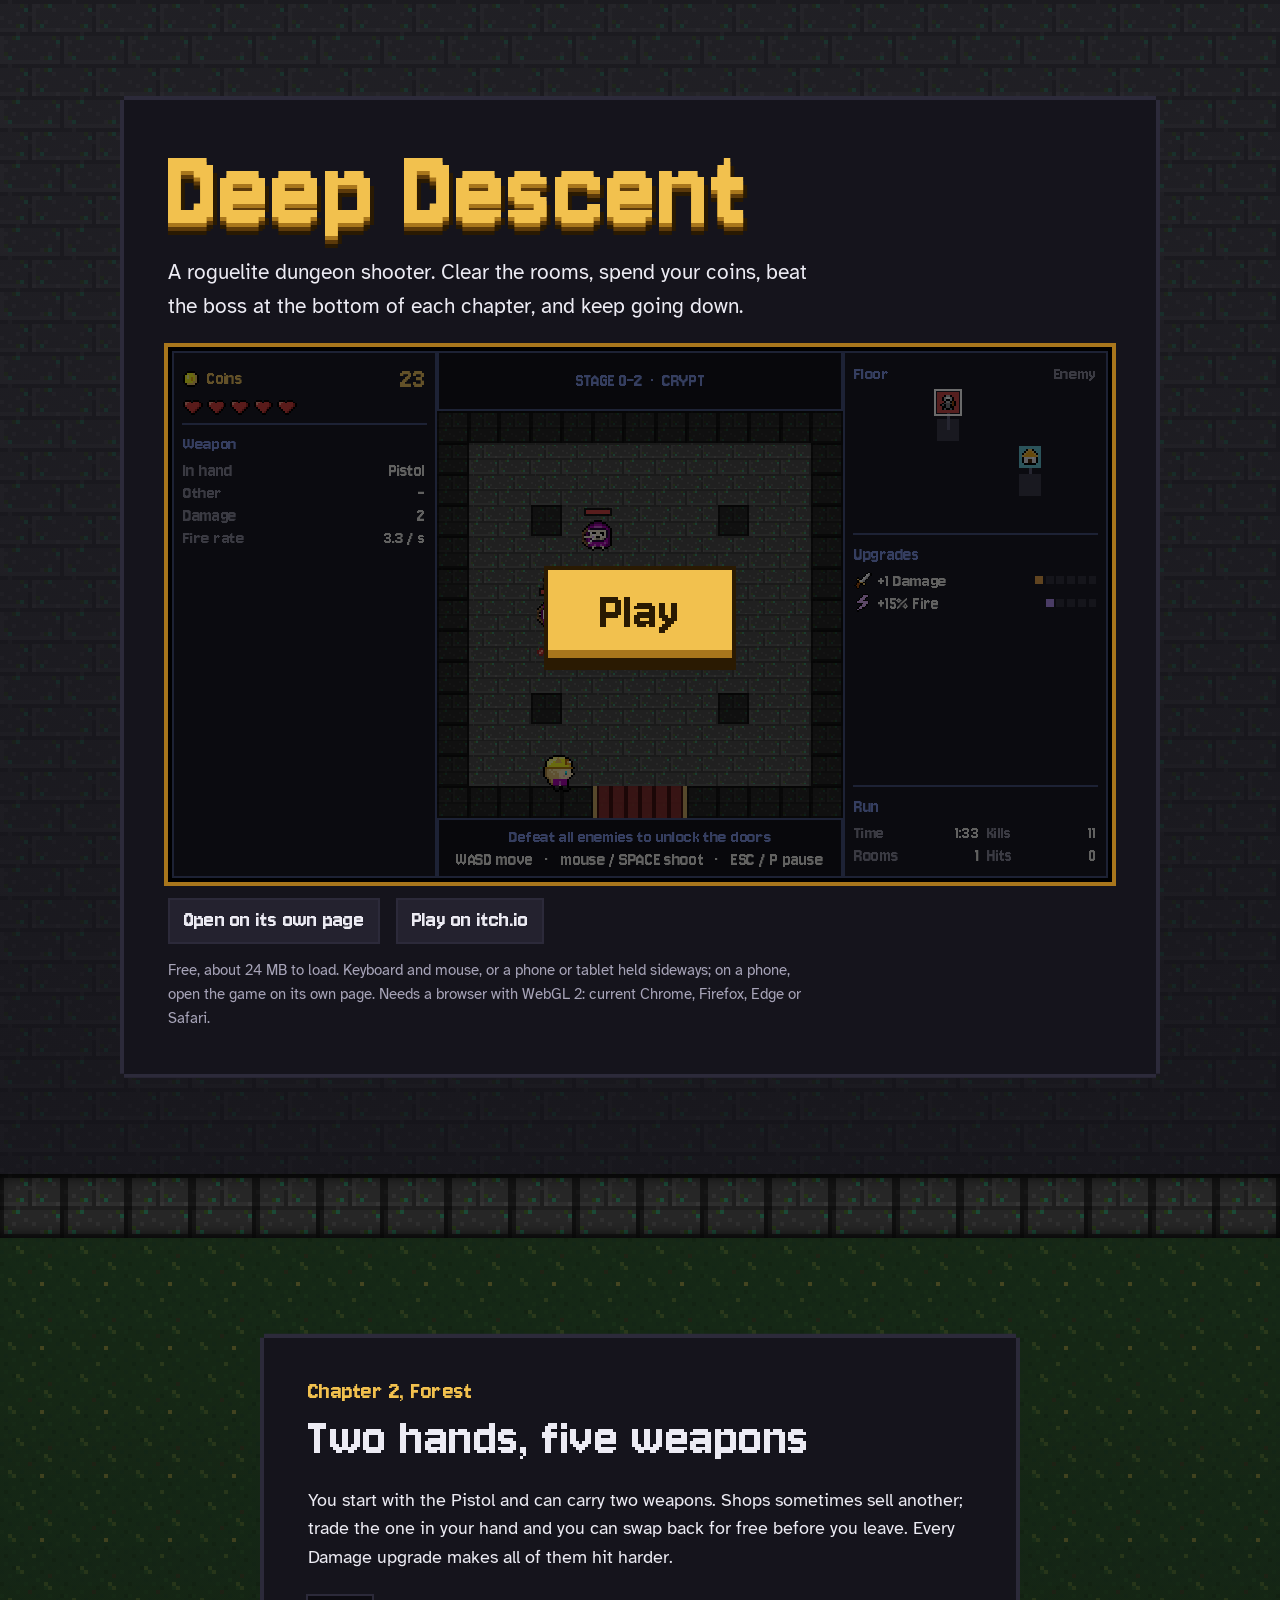
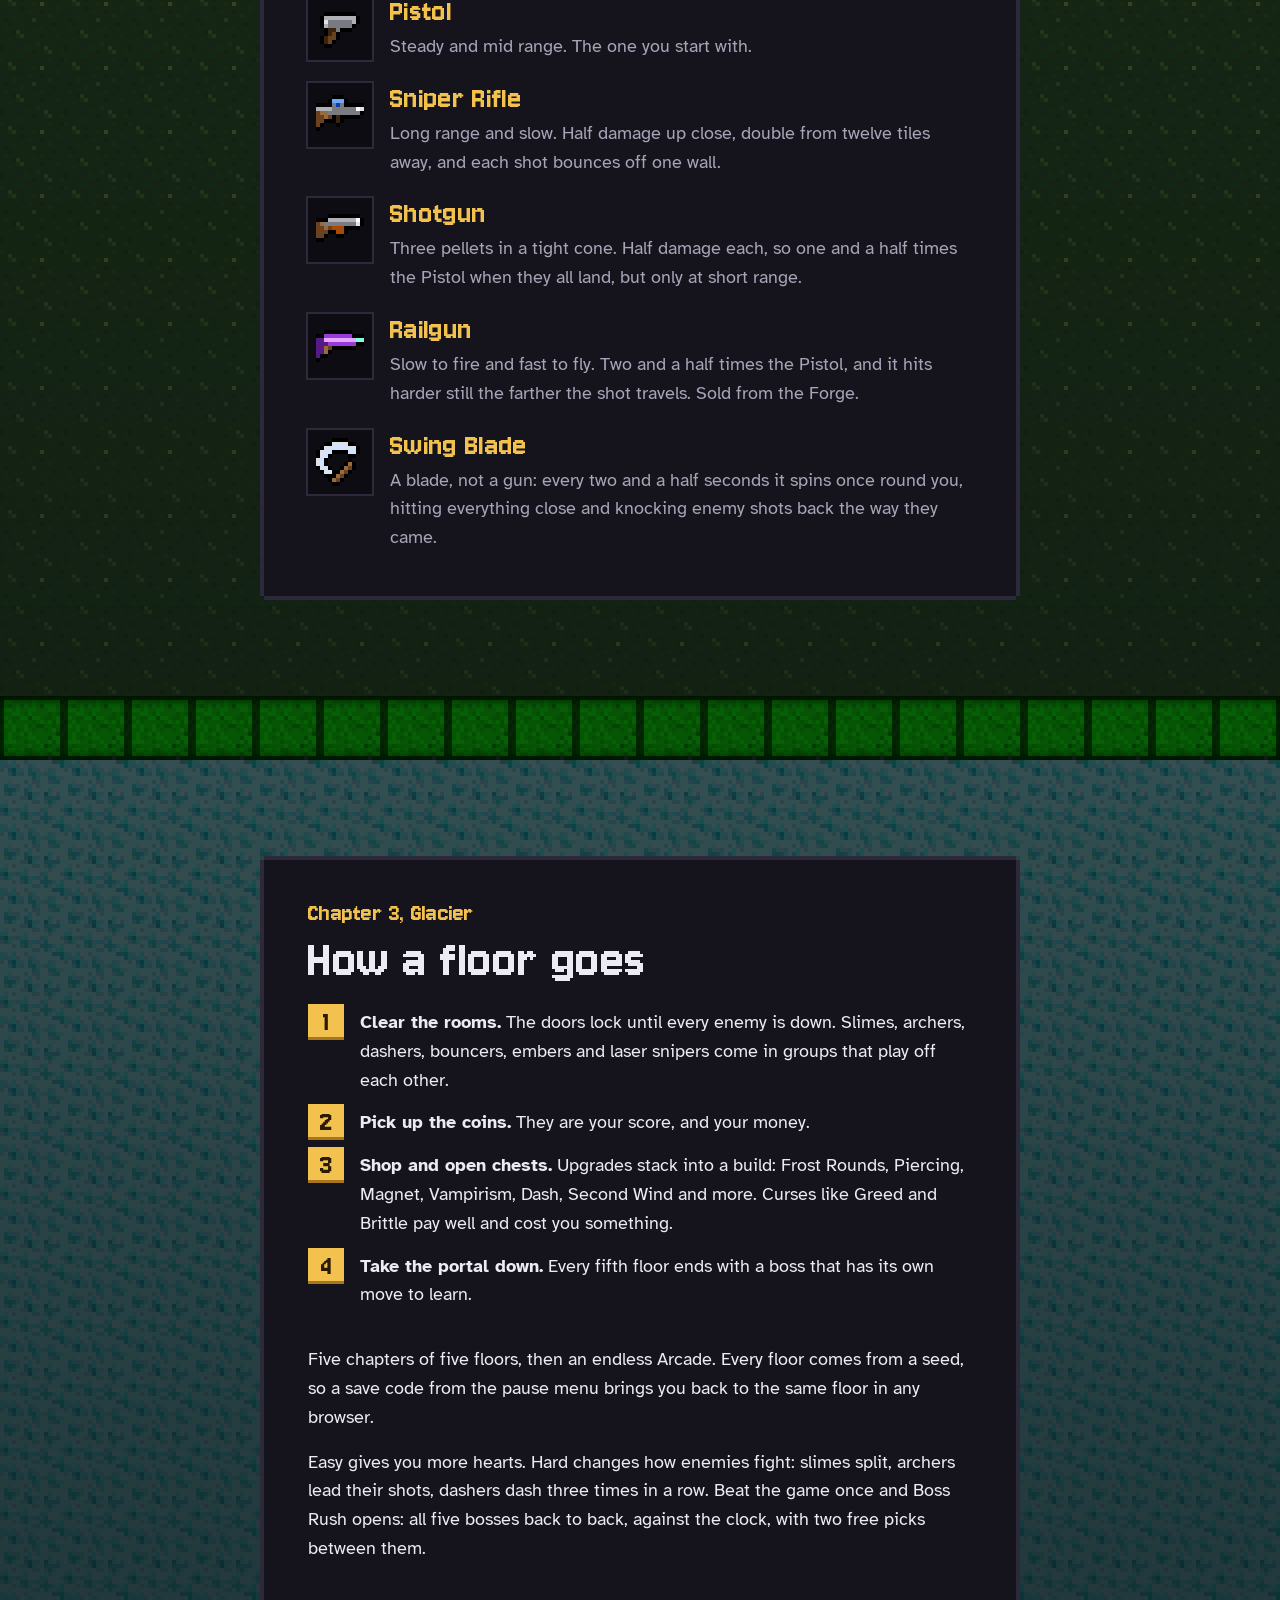
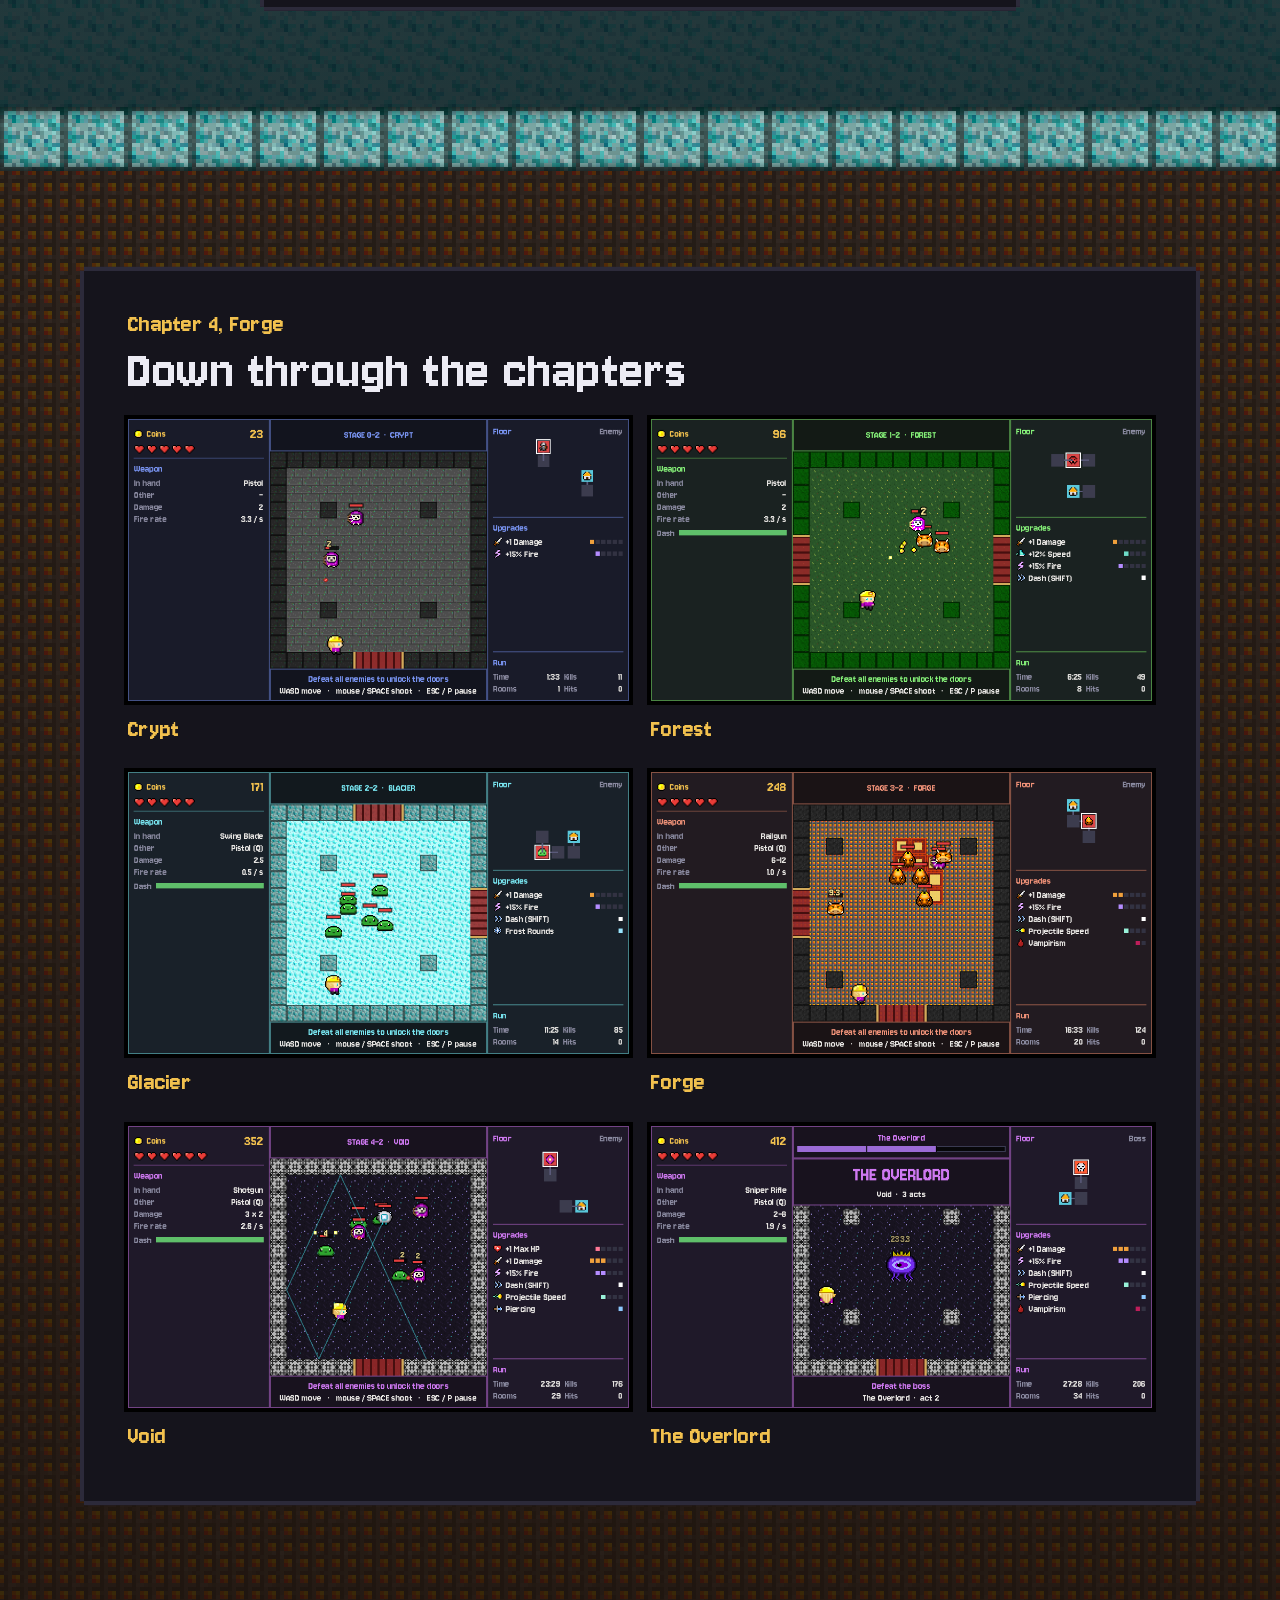
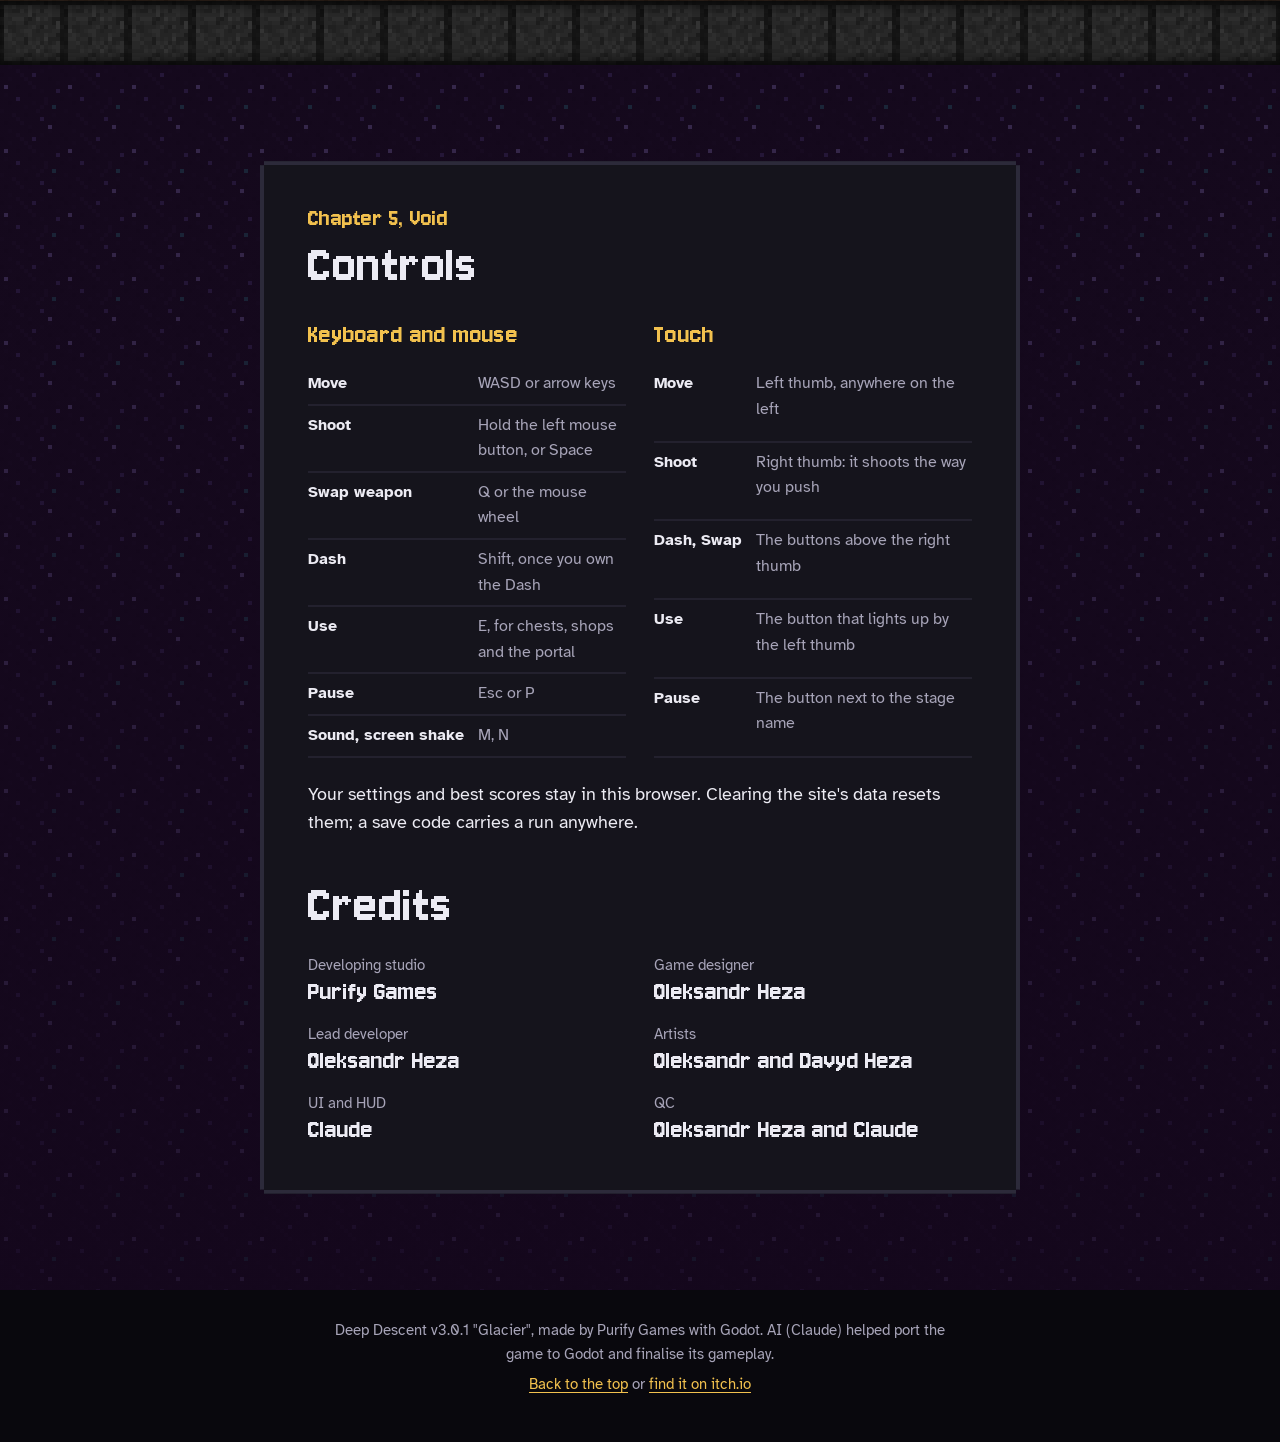
==== index.html @ 1f8efe34 "Deep Descent v3.0.1 Glacier" ====
<!doctype html>
<html lang="en">
<head>
<meta charset="utf-8">
<meta name="viewport" content="width=device-width, initial-scale=1">
<title>Deep Descent</title>
<meta name="description" content="A roguelite dungeon shooter by Purify Games. Five chapters, five bosses, three weapons. Play it free in your browser.">
<meta property="og:title" content="Deep Descent">
<meta property="og:description" content="A roguelite dungeon shooter by Purify Games. Play it free in your browser.">
<meta property="og:image" content="assets/banner.png">
<meta name="theme-color" content="#14131b">
<link rel="icon" href="assets/icon.png">
<link rel="preconnect" href="https://fonts.googleapis.com">
<link rel="preconnect" href="https://fonts.gstatic.com" crossorigin>
<link href="https://fonts.googleapis.com/css2?family=Atkinson+Hyperlegible:ital,wght@0,400;0,700;1,400&display=swap" rel="stylesheet">
<link rel="stylesheet" href="style.css">
</head>
<body>

<main>

<section class="floor crypt" aria-labelledby="play-title">
  <div class="room hero">
    <h1 id="play-title" class="title">Deep Descent</h1>
    <p class="lede">A roguelite dungeon shooter. Clear the rooms, spend your coins, beat the boss at the bottom of each chapter, and keep going down.</p>

    <div class="screen" id="screen">
      <img class="poster" src="assets/shots/crypt.png" alt="" width="1920" height="1080">
      <button class="play" id="play" type="button">Play</button>
    </div>

    <div class="screen-actions">
      <button class="secondary" id="fullscreen" type="button" hidden>Full screen</button>
      <a class="secondary" href="play/" id="own-page">Open on its own page</a>
      <a class="secondary" href="https://purify-games.itch.io/deep-descent">Play on itch.io</a>
    </div>
    <p class="fine" id="screen-note">Free, about 24 MB to load. Keyboard and mouse, or a phone or tablet held sideways; on a phone, open the game on its own page. Needs a browser with WebGL 2: current Chrome, Firefox, Edge or Safari.</p>
  </div>
</section>

<div class="wall crypt-wall" aria-hidden="true"></div>

<section class="floor forest" aria-labelledby="weapons-title">
  <div class="room">
    <p class="chapter">Chapter 2, Forest</p>
    <h2 id="weapons-title">Two hands, five weapons</h2>
    <p>You start with the Pistol and can carry two weapons. Shops sometimes sell another; trade the one in your hand and you can swap back for free before you leave. Every Damage upgrade makes all of them hit harder.</p>
    <ul class="weapons">
      <li>
        <img src="assets/weapons/pistol.png" alt="" width="48" height="48">
        <div>
          <h3>Pistol</h3>
          <p>Steady and mid range. The one you start with.</p>
        </div>
      </li>
      <li>
        <img src="assets/weapons/sniper.png" alt="" width="48" height="48">
        <div>
          <h3>Sniper Rifle</h3>
          <p>Long range and slow. Half damage up close, double from twelve tiles away, and each shot bounces off one wall.</p>
        </div>
      </li>
      <li>
        <img src="assets/weapons/shotgun.png" alt="" width="48" height="48">
        <div>
          <h3>Shotgun</h3>
          <p>Three pellets in a tight cone. Half damage each, so one and a half times the Pistol when they all land, but only at short range.</p>
        </div>
      </li>
      <li>
        <img src="assets/weapons/railgun.png" alt="" width="48" height="48">
        <div>
          <h3>Railgun</h3>
          <p>Slow to fire and fast to fly. Two and a half times the Pistol, and it hits harder still the farther the shot travels. Sold from the Forge.</p>
        </div>
      </li>
      <li>
        <img src="assets/weapons/swing_blade.png" alt="" width="48" height="48">
        <div>
          <h3>Swing Blade</h3>
          <p>A blade, not a gun: every two and a half seconds it spins once round you, hitting everything close and knocking enemy shots back the way they came.</p>
        </div>
      </li>
    </ul>
  </div>
</section>

<div class="wall forest-wall" aria-hidden="true"></div>

<section class="floor glacier" aria-labelledby="run-title">
  <div class="room">
    <p class="chapter">Chapter 3, Glacier</p>
    <h2 id="run-title">How a floor goes</h2>
    <ol class="steps">
      <li><strong>Clear the rooms.</strong> The doors lock until every enemy is down. Slimes, archers, dashers, bouncers, embers and laser snipers come in groups that play off each other.</li>
      <li><strong>Pick up the coins.</strong> They are your score, and your money.</li>
      <li><strong>Shop and open chests.</strong> Upgrades stack into a build: Frost Rounds, Piercing, Magnet, Vampirism, Dash, Second Wind and more. Curses like Greed and Brittle pay well and cost you something.</li>
      <li><strong>Take the portal down.</strong> Every fifth floor ends with a boss that has its own move to learn.</li>
    </ol>
    <p>Five chapters of five floors, then an endless Arcade. Every floor comes from a seed, so a save code from the pause menu brings you back to the same floor in any browser.</p>
    <p>Easy gives you more hearts. Hard changes how enemies fight: slimes split, archers lead their shots, dashers dash three times in a row. Beat the game once and Boss Rush opens: all five bosses back to back, against the clock, with two free picks between them.</p>
  </div>
</section>

<div class="wall glacier-wall" aria-hidden="true"></div>

<section class="floor forge" aria-labelledby="shots-title">
  <div class="room wide">
    <p class="chapter">Chapter 4, Forge</p>
    <h2 id="shots-title">Down through the chapters</h2>
    <ul class="shots">
      <li><a href="assets/shots/crypt.png"><img src="assets/shots/crypt.png" alt="A fight in the Crypt, stage 0-2" loading="lazy" width="1920" height="1080"></a><span>Crypt</span></li>
      <li><a href="assets/shots/forest.png"><img src="assets/shots/forest.png" alt="Dashers in the Forest, stage 1-2" loading="lazy" width="1920" height="1080"></a><span>Forest</span></li>
      <li><a href="assets/shots/glacier.png"><img src="assets/shots/glacier.png" alt="A slime swarm on the Glacier, with the Swing Blade and Frost Rounds" loading="lazy" width="1920" height="1080"></a><span>Glacier</span></li>
      <li><a href="assets/shots/forge.png"><img src="assets/shots/forge.png" alt="Embers and their fire in the Forge, with the Railgun" loading="lazy" width="1920" height="1080"></a><span>Forge</span></li>
      <li><a href="assets/shots/void.png"><img src="assets/shots/void.png" alt="Laser snipers in the Void" loading="lazy" width="1920" height="1080"></a><span>Void</span></li>
      <li><a href="assets/shots/boss.png"><img src="assets/shots/boss.png" alt="The Overlord, the last boss" loading="lazy" width="1920" height="1080"></a><span>The Overlord</span></li>
    </ul>
  </div>
</section>

<div class="wall forge-wall" aria-hidden="true"></div>

<section class="floor void" aria-labelledby="controls-title">
  <div class="room">
    <p class="chapter">Chapter 5, Void</p>
    <h2 id="controls-title">Controls</h2>
    <div class="controls">
      <table>
        <caption>Keyboard and mouse</caption>
        <tbody>
          <tr><th scope="row">Move</th><td>WASD or arrow keys</td></tr>
          <tr><th scope="row">Shoot</th><td>Hold the left mouse button, or Space</td></tr>
          <tr><th scope="row">Swap weapon</th><td>Q or the mouse wheel</td></tr>
          <tr><th scope="row">Dash</th><td>Shift, once you own the Dash</td></tr>
          <tr><th scope="row">Use</th><td>E, for chests, shops and the portal</td></tr>
          <tr><th scope="row">Pause</th><td>Esc or P</td></tr>
          <tr><th scope="row">Sound, screen shake</th><td>M, N</td></tr>
        </tbody>
      </table>
      <table>
        <caption>Touch</caption>
        <tbody>
          <tr><th scope="row">Move</th><td>Left thumb, anywhere on the left</td></tr>
          <tr><th scope="row">Shoot</th><td>Right thumb: it shoots the way you push</td></tr>
          <tr><th scope="row">Dash, Swap</th><td>The buttons above the right thumb</td></tr>
          <tr><th scope="row">Use</th><td>The button that lights up by the left thumb</td></tr>
          <tr><th scope="row">Pause</th><td>The button next to the stage name</td></tr>
        </tbody>
      </table>
    </div>
    <p>Your settings and best scores stay in this browser. Clearing the site's data resets them; a save code carries a run anywhere.</p>

    <h2 id="credits-title">Credits</h2>
    <dl class="credits">
      <div><dt>Developing studio</dt><dd>Purify Games</dd></div>
      <div><dt>Game designer</dt><dd>Oleksandr Heza</dd></div>
      <div><dt>Lead developer</dt><dd>Oleksandr Heza</dd></div>
      <div><dt>Artists</dt><dd>Oleksandr and Davyd Heza</dd></div>
      <div><dt>UI and HUD</dt><dd>Claude</dd></div>
      <div><dt>QC</dt><dd>Oleksandr Heza and Claude</dd></div>
    </dl>
  </div>
</section>

</main>

<footer class="bottom">
  <p>Deep Descent v3.0.1 "Glacier", made by Purify Games with Godot. AI (Claude) helped port the game to Godot and finalise its gameplay.</p>
  <p><a href="#play-title">Back to the top</a> or <a href="https://purify-games.itch.io/deep-descent">find it on itch.io</a></p>
</footer>

<script src="site.js"></script>
</body>
</html>
---- style.css ----
/* Deep Descent site. The page is the dungeon: each section is a chapter's
   floor (its real 16 px tile, shown at 4x), the bands between them are its
   walls, and the content sits in a dark room panel with notched pixel corners. */

@font-face {
  font-family: "Jersey 10";
  src: url("assets/fonts/Jersey10-Regular.ttf") format("truetype");
  font-display: swap;
}

:root {
  --room: #15141c;
  --room-edge: #2c2a3a;
  --ink: #ecebf3;
  --dim: #a7a4b8;
  --coin: #f2c14e;
  --coin-dark: #a8761c;
  --deep: #09080d;
  --tile: 64px;
  --pixel: 4px;
  --display: "Jersey 10", "Courier New", monospace;
  --body: "Atkinson Hyperlegible", system-ui, sans-serif;
}

* { box-sizing: border-box; }

html { scroll-behavior: smooth; }
@media (prefers-reduced-motion: reduce) { html { scroll-behavior: auto; } }

body {
  margin: 0;
  background: var(--deep);
  color: var(--ink);
  font: 18px/1.6 var(--body);
  -webkit-font-smoothing: antialiased;
}

img { image-rendering: pixelated; }

a { color: var(--coin); text-underline-offset: 3px; }
a:hover { color: #ffd978; }
:focus-visible { outline: 3px solid var(--coin); outline-offset: 3px; }

/* --- floors and walls ------------------------------------------------------ */

.floor {
  padding: calc(var(--tile) * 1.5) 16px;
  background-size: auto, var(--tile) var(--tile);
  image-rendering: pixelated;
}
.crypt   { background-image: linear-gradient(#0f0e15b8, #0f0e15d9), url("assets/tiles/floor_crypt.png"); }
.forest  { background-image: linear-gradient(#0d150eb3, #0d150ed0), url("assets/tiles/floor_forest.png"); }
.glacier { background-image: linear-gradient(#0b1a1ec4, #0b1a1ee0), url("assets/tiles/floor_glacier.png"); }
.forge   { background-image: linear-gradient(#1a0f08bd, #1a0f08dc), url("assets/tiles/floor_forge.png"); }
.void    { background-image: linear-gradient(#14061cc4, #14061ce6), url("assets/tiles/floor_void.png"); }

.wall {
  height: var(--tile);
  background-size: var(--tile) var(--tile);
  image-rendering: pixelated;
  box-shadow: inset 0 10px 14px -8px #000c, inset 0 -10px 14px -8px #000c;
}
.crypt-wall   { background-image: url("assets/tiles/wall_crypt.png"); }
.forest-wall  { background-image: url("assets/tiles/wall_forest.png"); }
.glacier-wall { background-image: url("assets/tiles/wall_glacier.png"); }
.forge-wall   { background-image: url("assets/tiles/wall_forge.png"); }

/* --- rooms ------------------------------------------------------------------ */

.room {
  max-width: 760px;
  margin: 0 auto;
  padding: 40px 44px 44px;
  background: var(--room);
  box-shadow: 0 0 0 var(--pixel) var(--room-edge), 0 18px 40px #000a;
  clip-path: polygon(
    0 var(--pixel), var(--pixel) var(--pixel), var(--pixel) 0,
    calc(100% - var(--pixel)) 0, calc(100% - var(--pixel)) var(--pixel), 100% var(--pixel),
    100% calc(100% - var(--pixel)), calc(100% - var(--pixel)) calc(100% - var(--pixel)), calc(100% - var(--pixel)) 100%,
    var(--pixel) 100%, var(--pixel) calc(100% - var(--pixel)), 0 calc(100% - var(--pixel)));
  border: var(--pixel) solid var(--room-edge);
}
.room.wide { max-width: 1120px; }
.room > :first-child { margin-top: 0; }
.room > :last-child { margin-bottom: 0; }

h1, h2, h3, .chapter, .play, .secondary, caption, .shots span {
  font-family: var(--display);
  font-weight: 400;
  letter-spacing: 0.01em;
}
h1 { margin: 0 0 14px; }
/* The game's logo lettering: coin gold, extruded in pixel steps. */
.title {
  font-size: clamp(64px, 12vw, 120px);
  line-height: 0.85;
  color: var(--coin);
  text-shadow:
    0 4px 0 var(--coin-dark), 0 8px 0 #5c3a0a,
    4px 8px 0 #2a1a02, 0 12px 0 #2a1a02;
}
h2 { font-size: 56px; line-height: 1; margin: 0 0 20px; color: var(--ink); }
h2 + p, .chapter + h2 { margin-top: 0; }
h3 { font-size: 32px; line-height: 1; margin: 0 0 4px; color: var(--coin); }
.chapter { font-size: 26px; line-height: 1; color: var(--coin); margin: 0 0 6px; }
p { margin: 0 0 16px; max-width: 64ch; }
.fine { font-size: 15px; color: var(--dim); }

/* --- hero and the playable screen ------------------------------------------ */

.hero { max-width: 1040px; }
.lede { font-size: 21px; max-width: 46ch; margin-bottom: 28px; }

.screen {
  position: relative;
  aspect-ratio: 16 / 9;
  background: #000;
  box-shadow: 0 0 0 var(--pixel) #000, 0 0 0 calc(var(--pixel) * 2) var(--coin-dark);
  margin: 0 var(--pixel) 20px;
  display: grid;
  place-items: center;
  overflow: hidden;
}
.screen .poster {
  position: absolute; inset: 0;
  width: 100%; height: 100%;
  object-fit: cover;
  filter: brightness(0.42) saturate(0.85);
}
.screen iframe {
  position: absolute; inset: 0;
  width: 100%; height: 100%;
  border: 0;
  background: #000;
}

.play {
  position: relative;
  font-size: 56px;
  line-height: 1;
  padding: 14px 52px 18px;
  color: #2a1a02;
  background: var(--coin);
  border: 0;
  cursor: pointer;
  box-shadow:
    inset 0 calc(var(--pixel) * -2) 0 var(--coin-dark),
    0 0 0 var(--pixel) #2a1a02,
    0 calc(var(--pixel) * 2) 0 var(--pixel) #2a1a02;
}
.play:hover { background: #ffd36b; }
.play:active { transform: translateY(var(--pixel)); box-shadow: inset 0 calc(var(--pixel) * -1) 0 var(--coin-dark), 0 0 0 var(--pixel) #2a1a02; }
.play[disabled] { cursor: progress; }

.screen-actions { display: flex; flex-wrap: wrap; gap: 12px 16px; margin: 0 0 14px; }
.secondary {
  font-size: 24px;
  line-height: 1;
  padding: 10px 16px 12px;
  color: var(--ink);
  background: #24222f;
  border: 0;
  box-shadow: inset 0 0 0 2px var(--room-edge);
  text-decoration: none;
  cursor: pointer;
}
.secondary:hover { background: #2f2c3d; color: var(--ink); }

/* --- weapons ---------------------------------------------------------------- */

.weapons { list-style: none; margin: 24px 0 0; padding: 0; display: grid; gap: 22px; }
.weapons li { display: grid; grid-template-columns: 64px 1fr; gap: 18px; align-items: start; }
.weapons img {
  width: 64px; height: 64px;
  background: #0d0c12;
  box-shadow: 0 0 0 2px var(--room-edge);
  padding: 8px;
}
.weapons p { margin: 0; color: var(--dim); }

/* --- a floor, step by step --------------------------------------------------- */

.steps { margin: 0 0 22px; padding: 0; list-style: none; counter-reset: step; }
.steps li { counter-increment: step; position: relative; padding: 0 0 14px 52px; }
.steps li::before {
  content: counter(step);
  position: absolute; left: 0; top: -4px;
  width: 36px; height: 36px;
  display: grid; place-items: center;
  font: 30px/1 var(--display);
  color: #2a1a02; background: var(--coin);
  box-shadow: inset 0 -3px 0 var(--coin-dark);
}
.steps strong { color: var(--ink); }

/* --- screenshots -------------------------------------------------------------- */

.shots { list-style: none; margin: 0; padding: 0; display: grid; grid-template-columns: repeat(2, 1fr); gap: 22px; }
.shots li { margin: 0; }
.shots a { display: block; box-shadow: 0 0 0 var(--pixel) #000; }
.shots img { display: block; width: 100%; height: auto; image-rendering: auto; }
.shots span { display: block; font-size: 26px; color: var(--coin); margin-top: 8px; }

/* --- controls and credits ----------------------------------------------------- */

.controls { display: grid; grid-template-columns: 1fr 1fr; gap: 28px; margin: 0 0 22px; }
table { border-collapse: collapse; width: 100%; font-size: 16px; }
caption { text-align: left; font-size: 28px; color: var(--coin); padding-bottom: 6px; }
th, td { text-align: left; vertical-align: top; padding: 7px 0; border-bottom: 2px solid #23212e; }
th { font-weight: 700; padding-right: 14px; white-space: nowrap; color: var(--ink); }
td { color: var(--dim); }

.void h2 + .controls { margin-top: 4px; }
#credits-title { margin-top: 40px; }
.credits { margin: 0; display: grid; grid-template-columns: repeat(2, minmax(0, 1fr)); gap: 14px 28px; }
.credits dt { font-size: 15px; color: var(--dim); }
.credits dd { margin: 0; font: 28px/1.1 var(--display); color: var(--ink); }

.bottom { padding: 28px 16px 40px; text-align: center; font-size: 15px; color: var(--dim); background: var(--deep); }
.bottom p { margin: 0 auto 6px; }

/* --- phones -------------------------------------------------------------------- */

@media (max-width: 720px) {
  :root { --tile: 48px; }
  body { font-size: 17px; }
  .floor { padding: var(--tile) 12px; }
  .room { padding: 26px 20px 28px; }
  h2 { font-size: 44px; }
  .play { font-size: 44px; padding: 10px 36px 14px; }
  .shots, .controls, .credits { grid-template-columns: 1fr; }
}
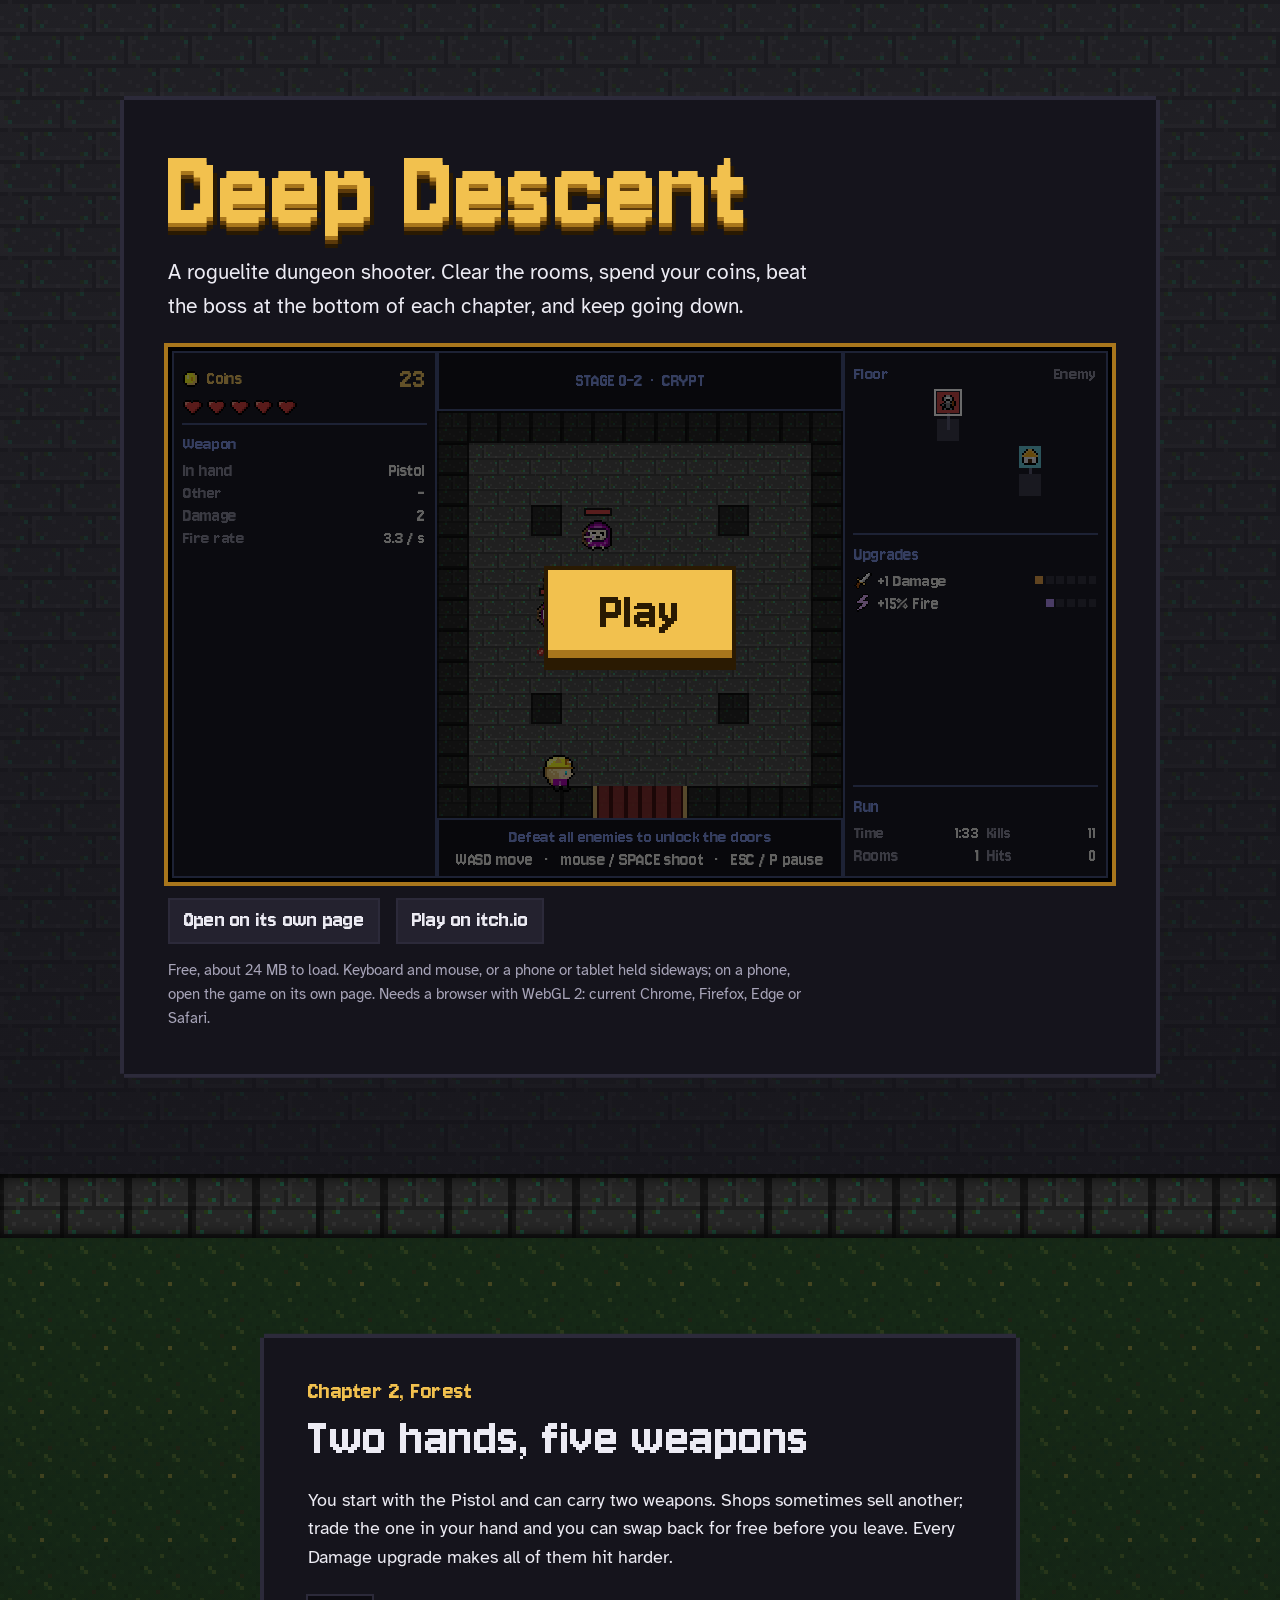
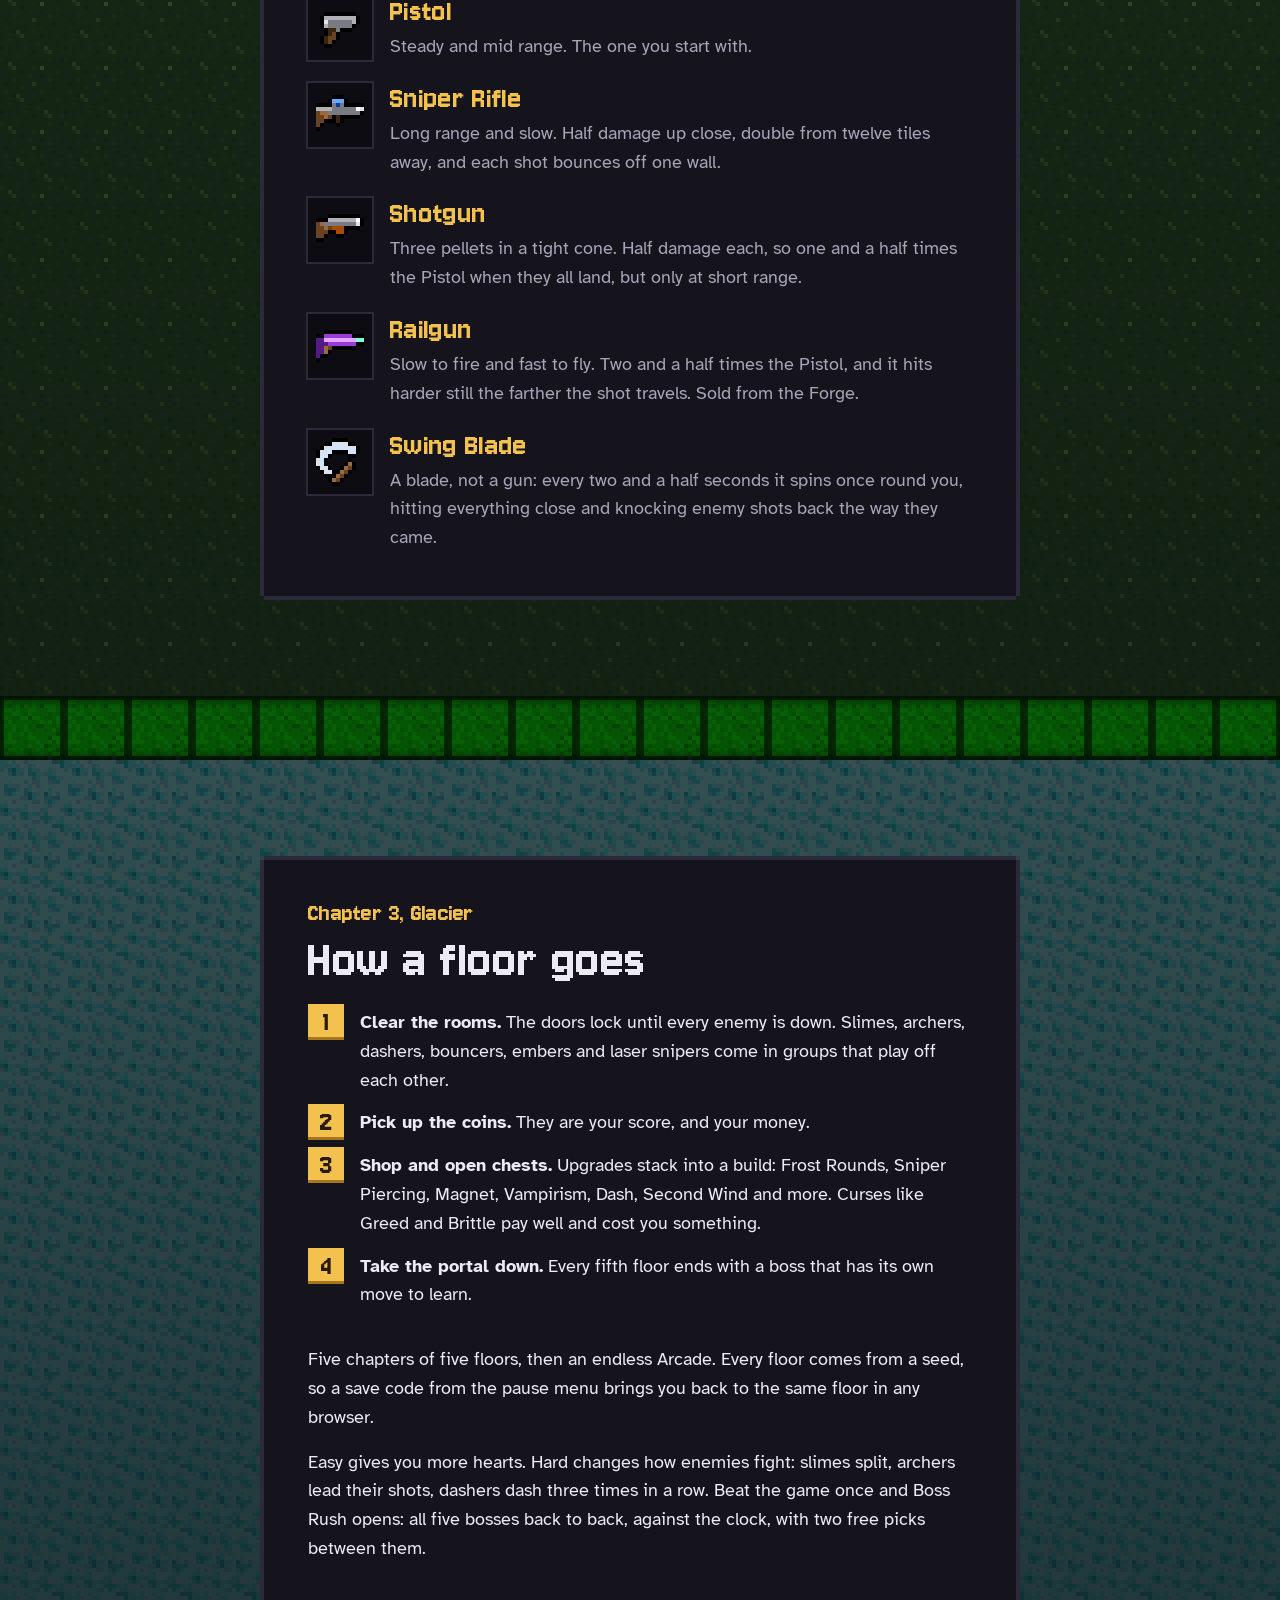
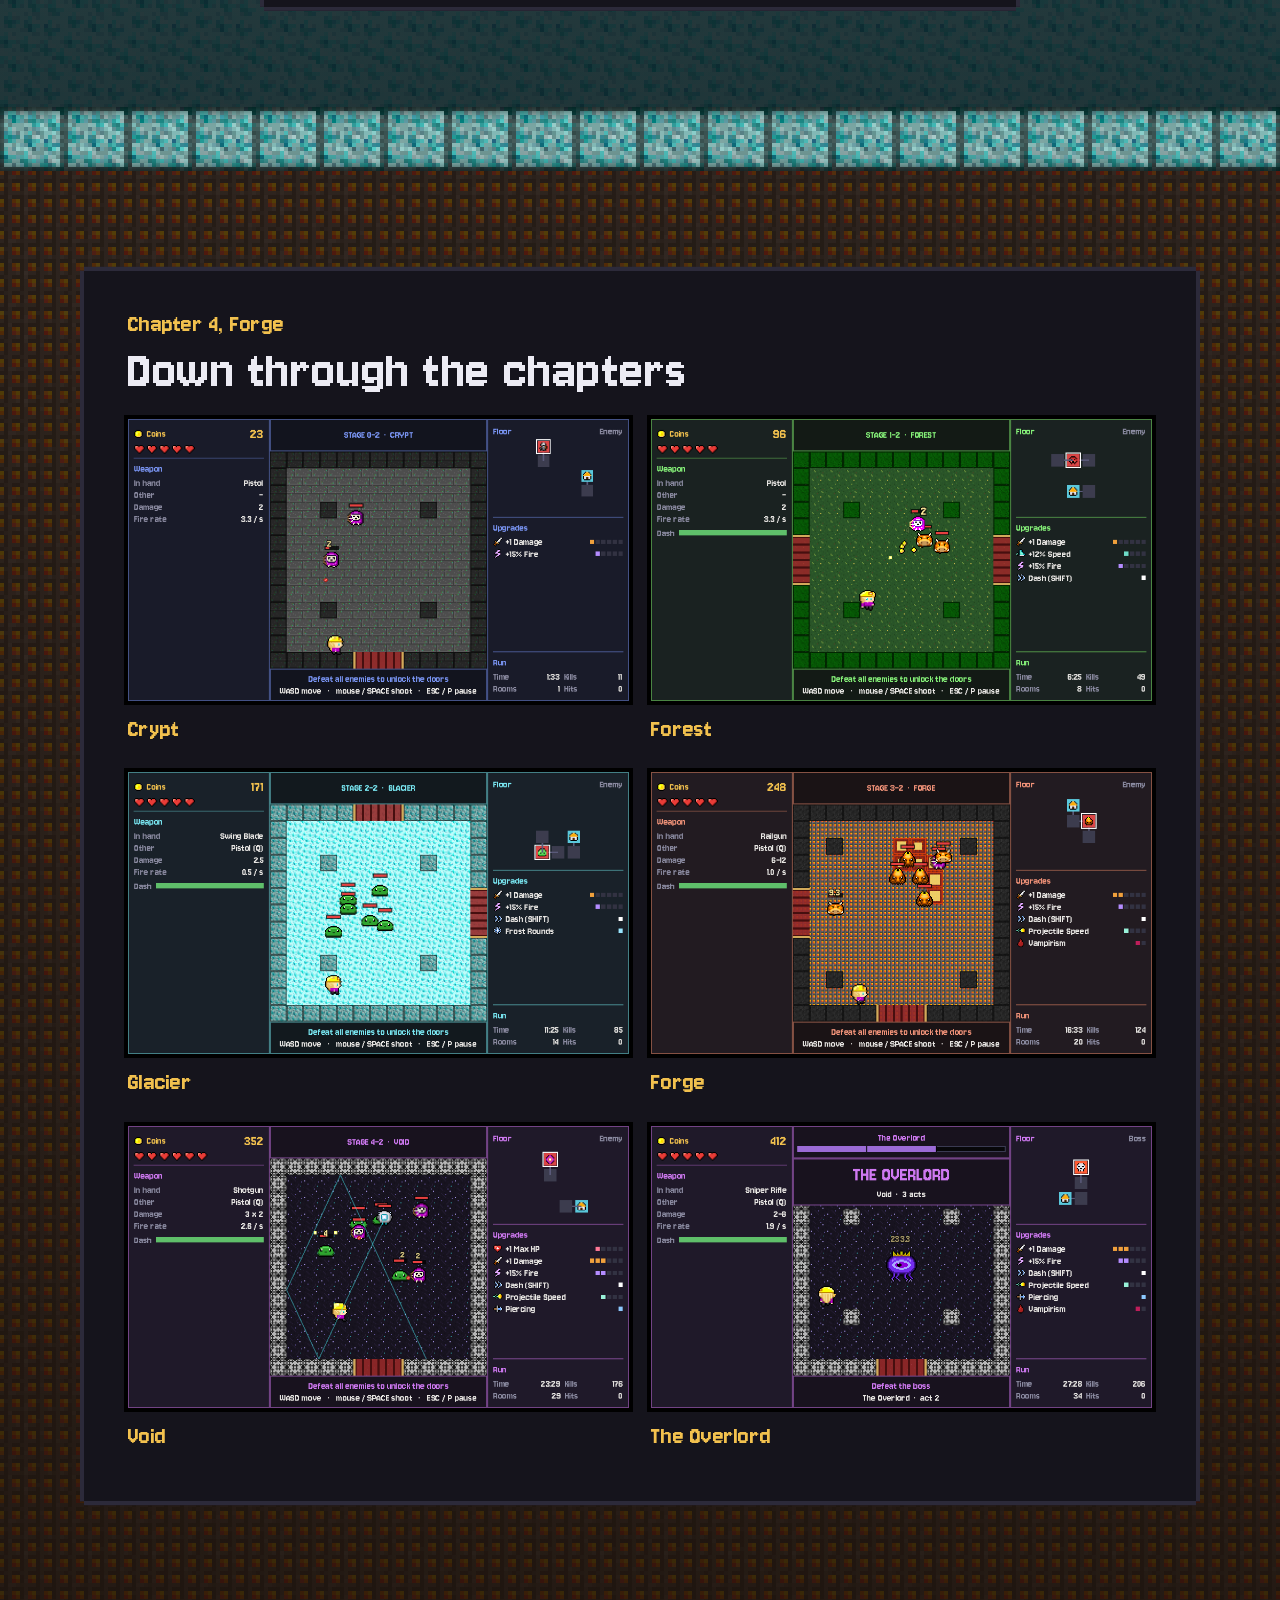
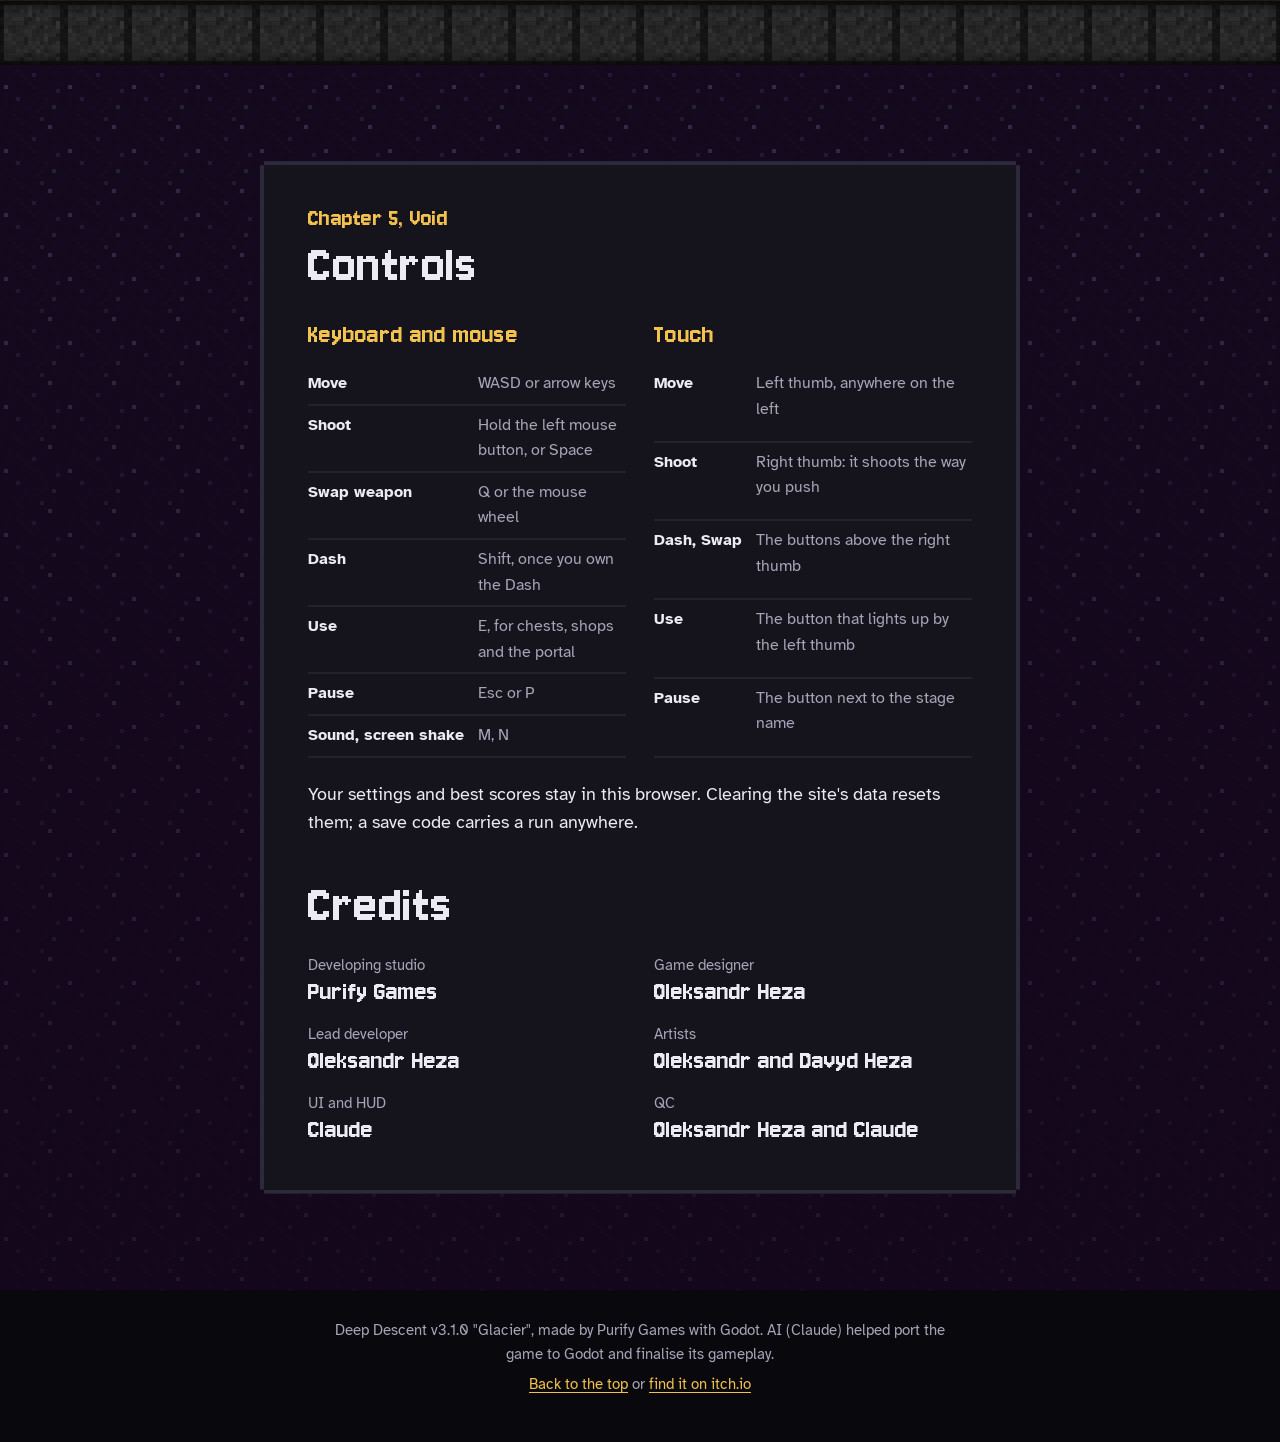
==== commit 606e9469: "Deep Descent v3.1.0 Glacier" ====
--- a/index.html
+++ b/index.html
@@ -94,7 +94,7 @@
     <ol class="steps">
       <li><strong>Clear the rooms.</strong> The doors lock until every enemy is down. Slimes, archers, dashers, bouncers, embers and laser snipers come in groups that play off each other.</li>
       <li><strong>Pick up the coins.</strong> They are your score, and your money.</li>
-      <li><strong>Shop and open chests.</strong> Upgrades stack into a build: Frost Rounds, Piercing, Magnet, Vampirism, Dash, Second Wind and more. Curses like Greed and Brittle pay well and cost you something.</li>
+      <li><strong>Shop and open chests.</strong> Upgrades stack into a build: Frost Rounds, Sniper Piercing, Magnet, Vampirism, Dash, Second Wind and more. Curses like Greed and Brittle pay well and cost you something.</li>
       <li><strong>Take the portal down.</strong> Every fifth floor ends with a boss that has its own move to learn.</li>
     </ol>
     <p>Five chapters of five floors, then an endless Arcade. Every floor comes from a seed, so a save code from the pause menu brings you back to the same floor in any browser.</p>
@@ -166,7 +166,7 @@
 </main>
 
 <footer class="bottom">
-  <p>Deep Descent v3.0.1 "Glacier", made by Purify Games with Godot. AI (Claude) helped port the game to Godot and finalise its gameplay.</p>
+  <p>Deep Descent v3.1.0 "Glacier", made by Purify Games with Godot. AI (Claude) helped port the game to Godot and finalise its gameplay.</p>
   <p><a href="#play-title">Back to the top</a> or <a href="https://purify-games.itch.io/deep-descent">find it on itch.io</a></p>
 </footer>
 
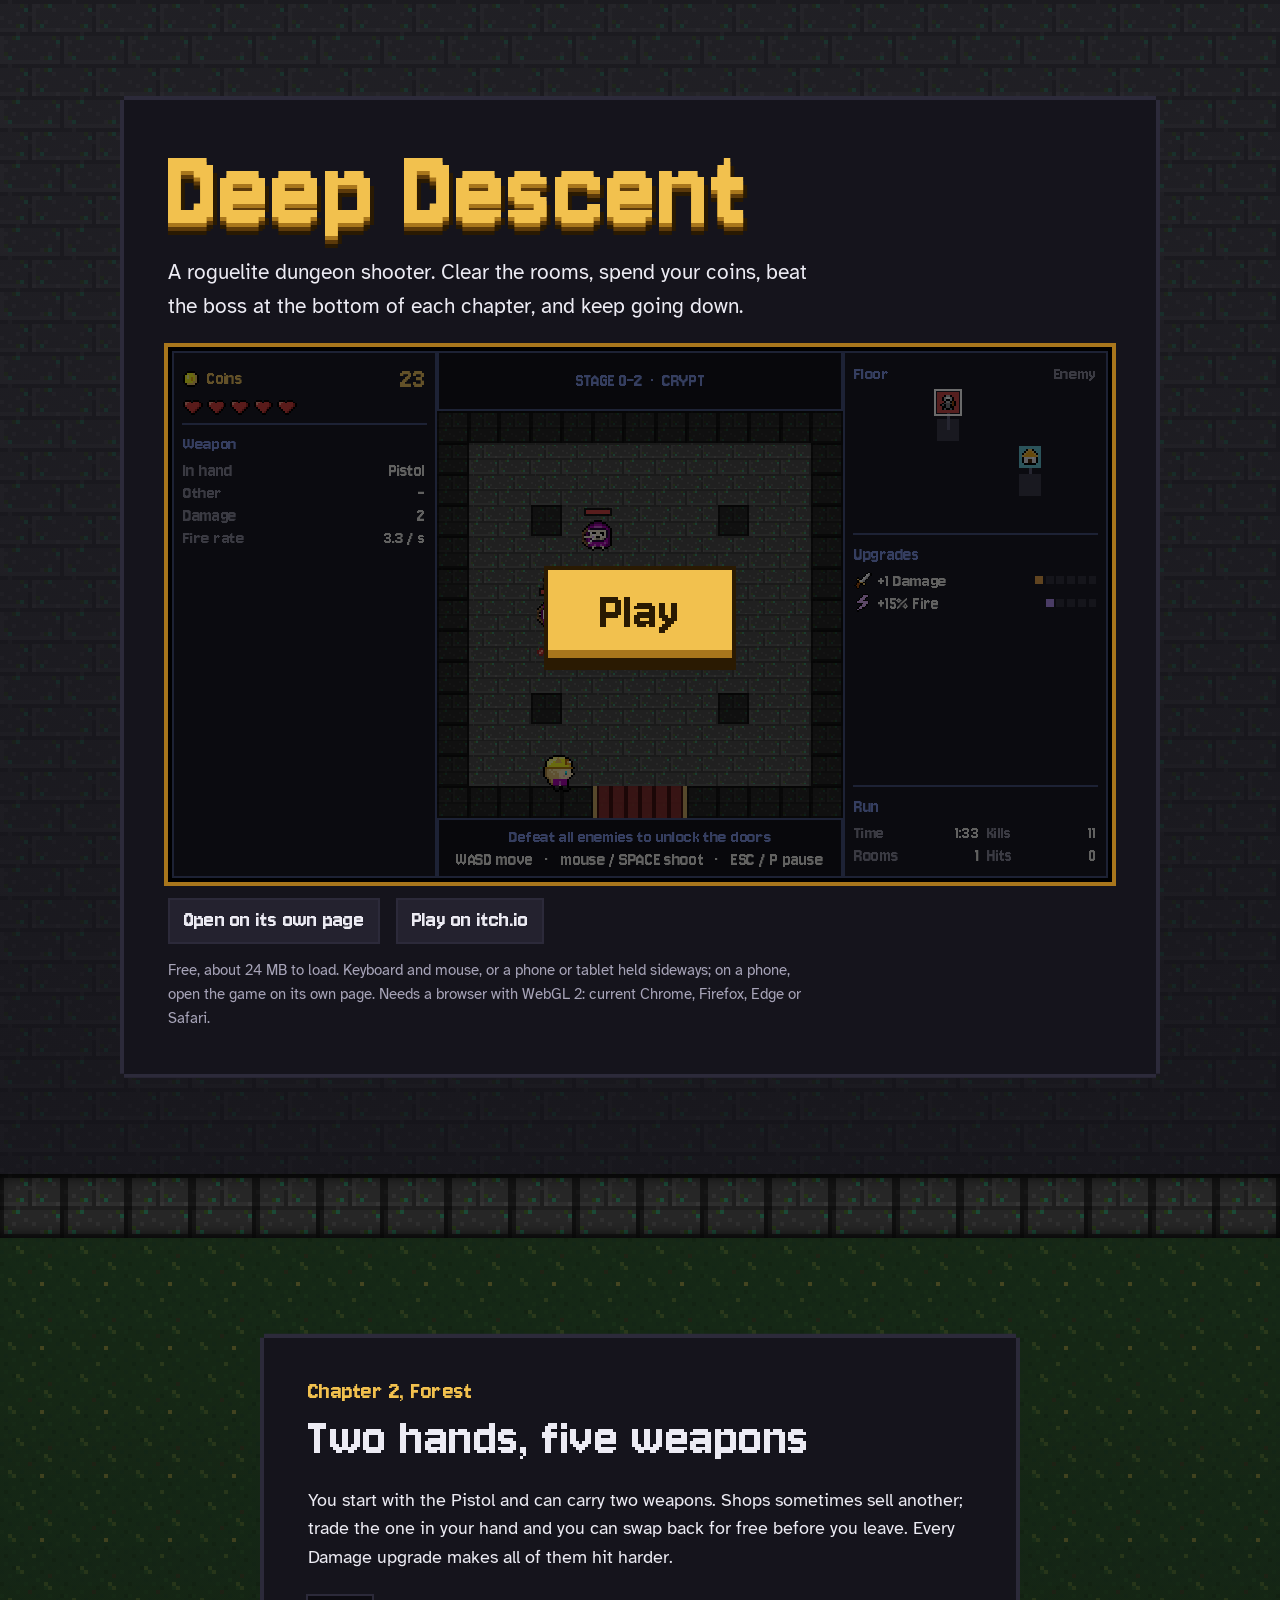
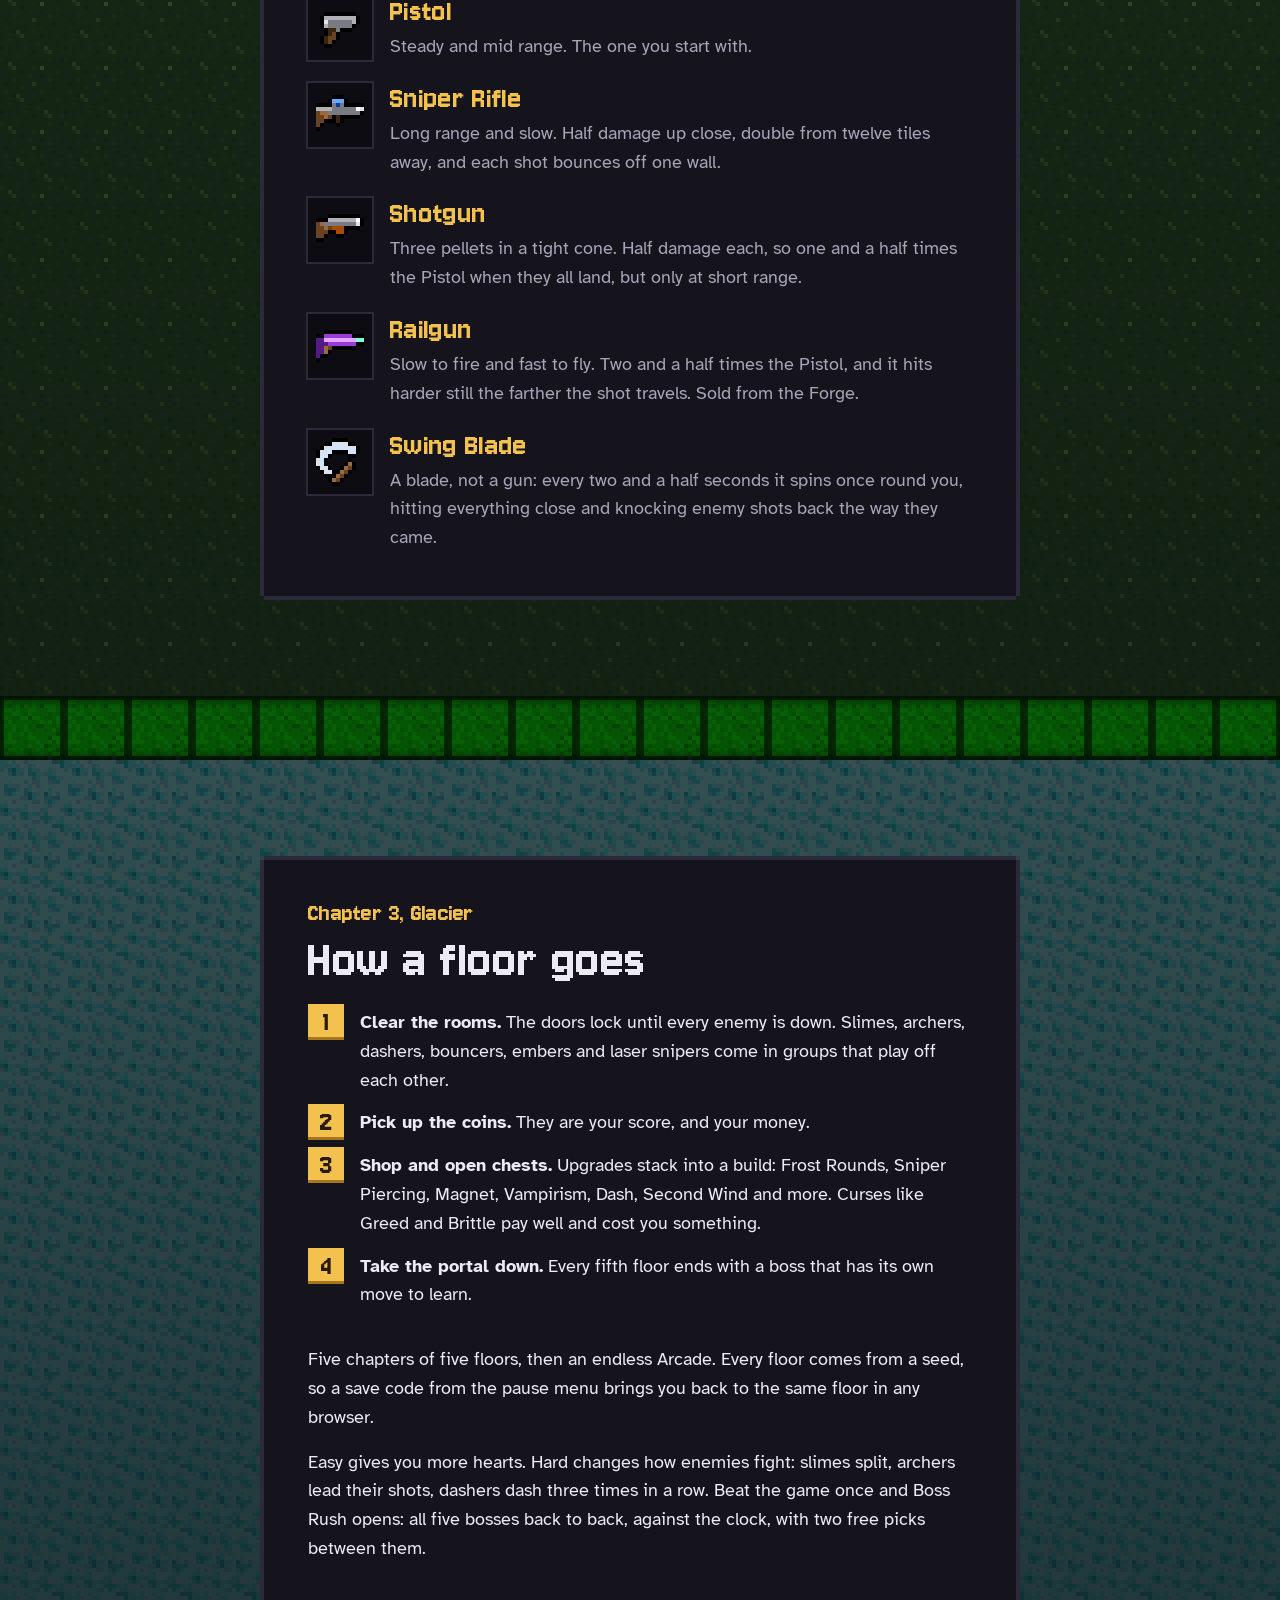
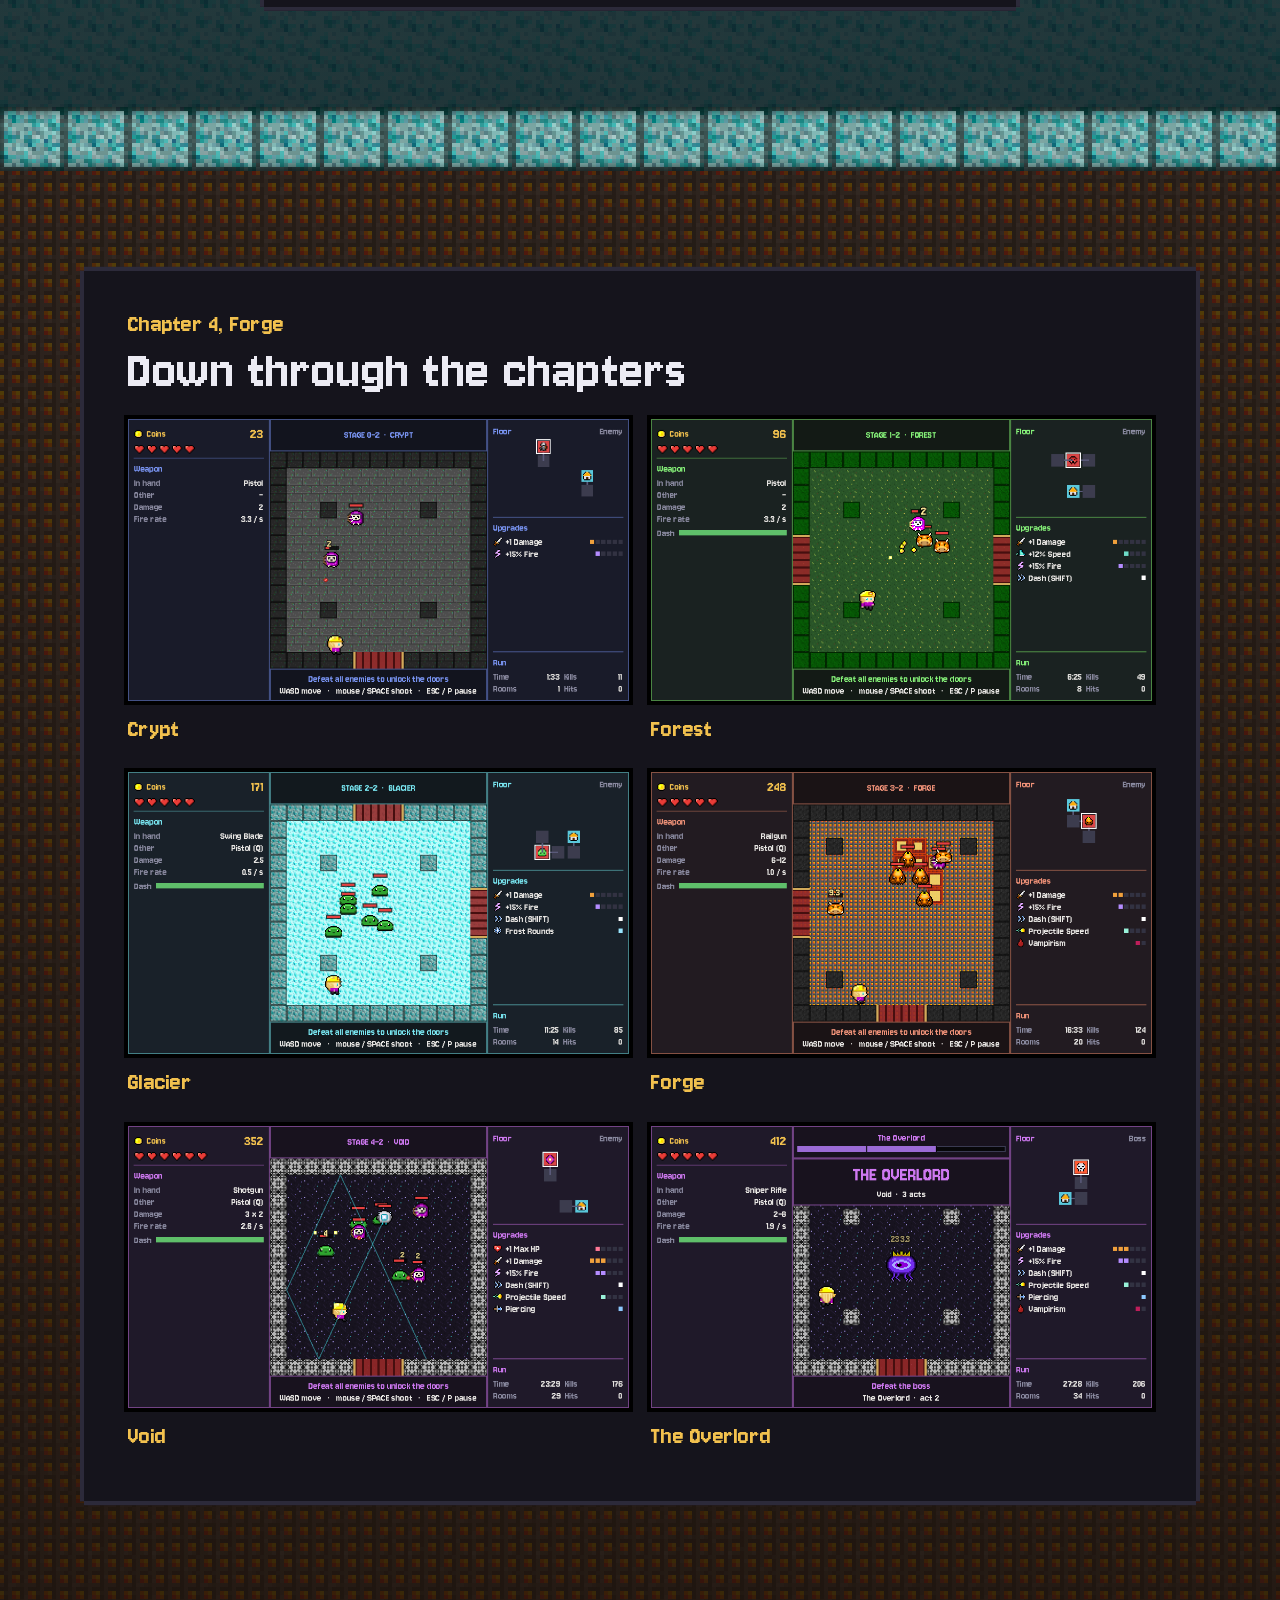
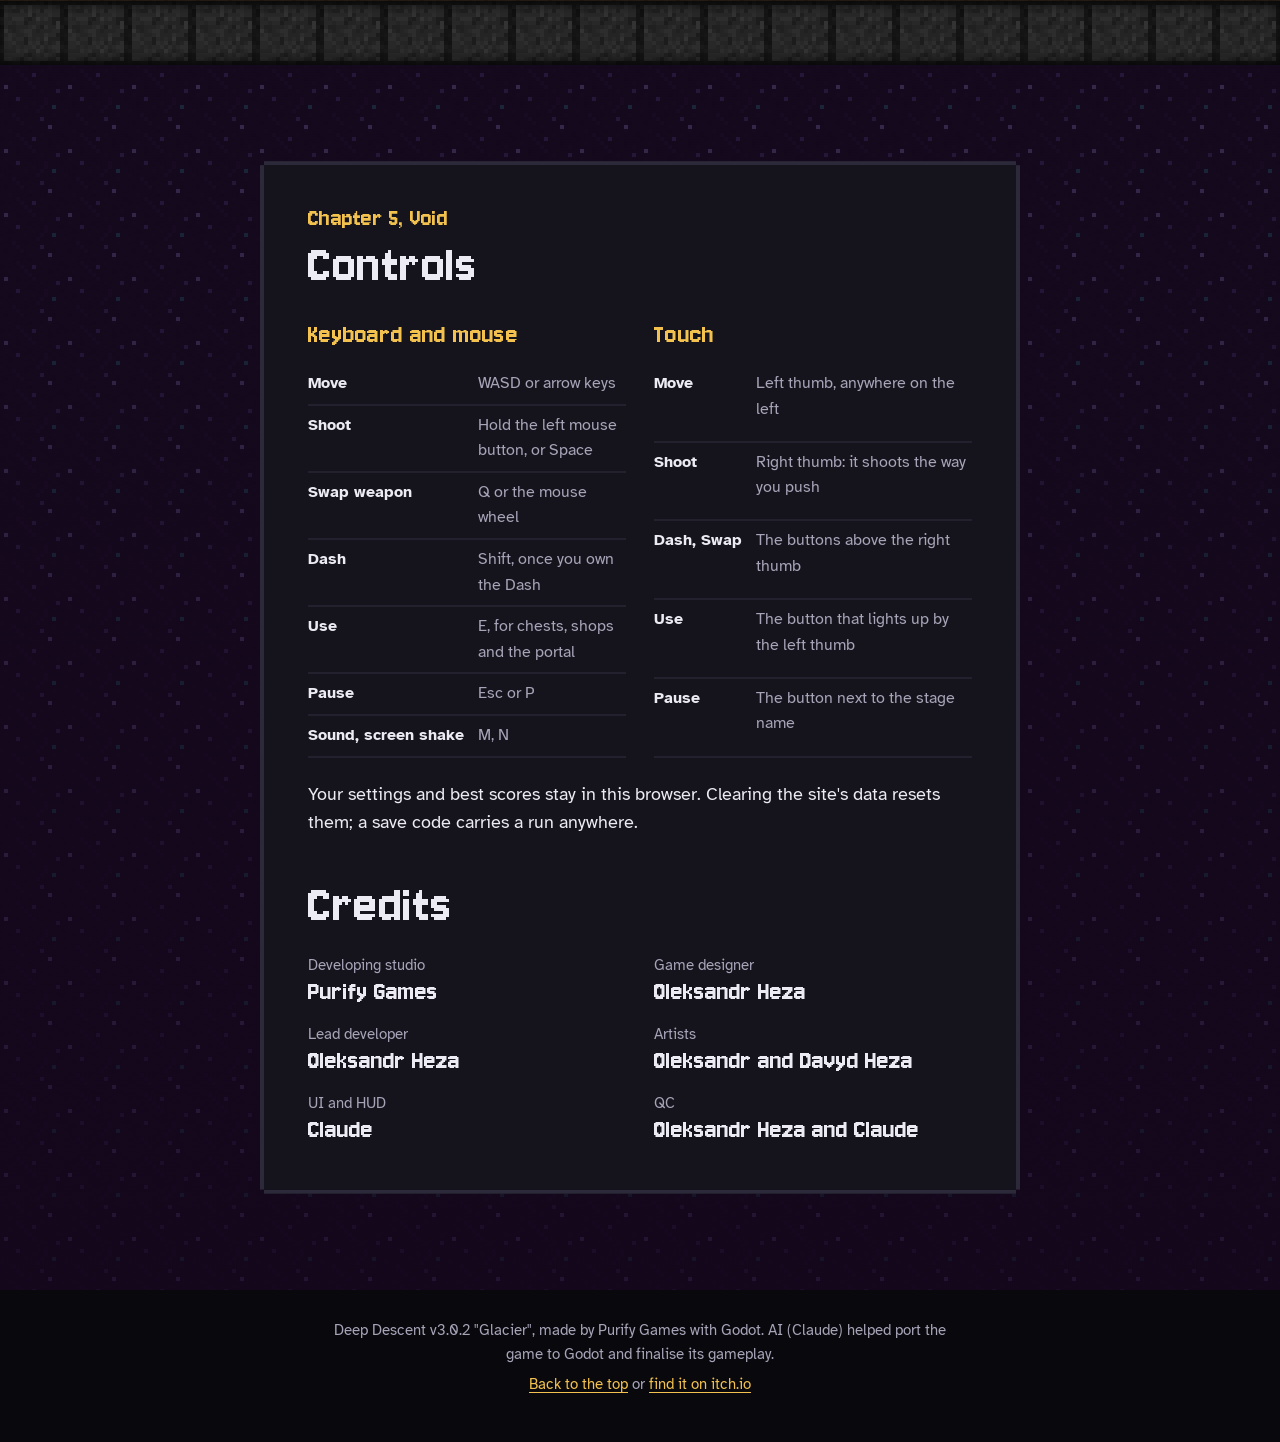
==== commit d37ad553: "Deep Descent v3.0.2 Glacier" ====
--- a/index.html
+++ b/index.html
@@ -166,7 +166,7 @@
 </main>
 
 <footer class="bottom">
-  <p>Deep Descent v3.1.0 "Glacier", made by Purify Games with Godot. AI (Claude) helped port the game to Godot and finalise its gameplay.</p>
+  <p>Deep Descent v3.0.2 "Glacier", made by Purify Games with Godot. AI (Claude) helped port the game to Godot and finalise its gameplay.</p>
   <p><a href="#play-title">Back to the top</a> or <a href="https://purify-games.itch.io/deep-descent">find it on itch.io</a></p>
 </footer>
 
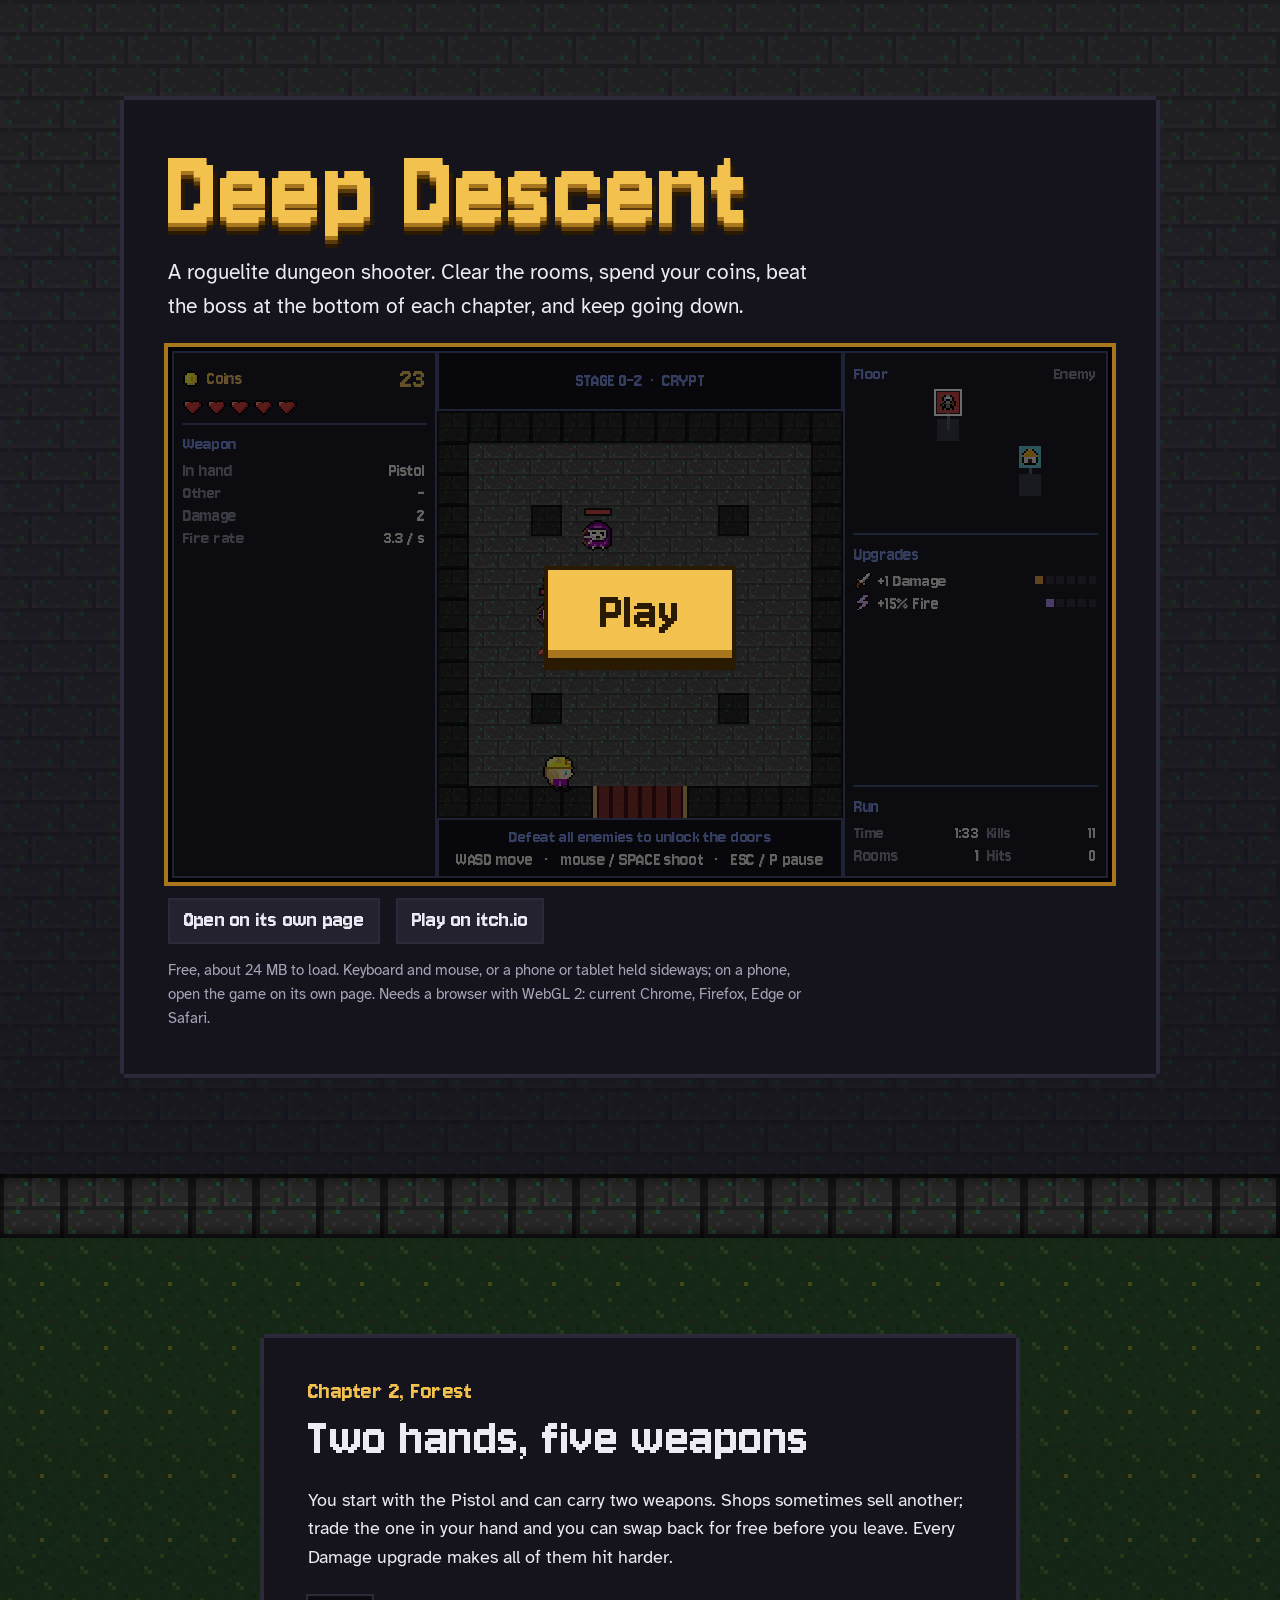
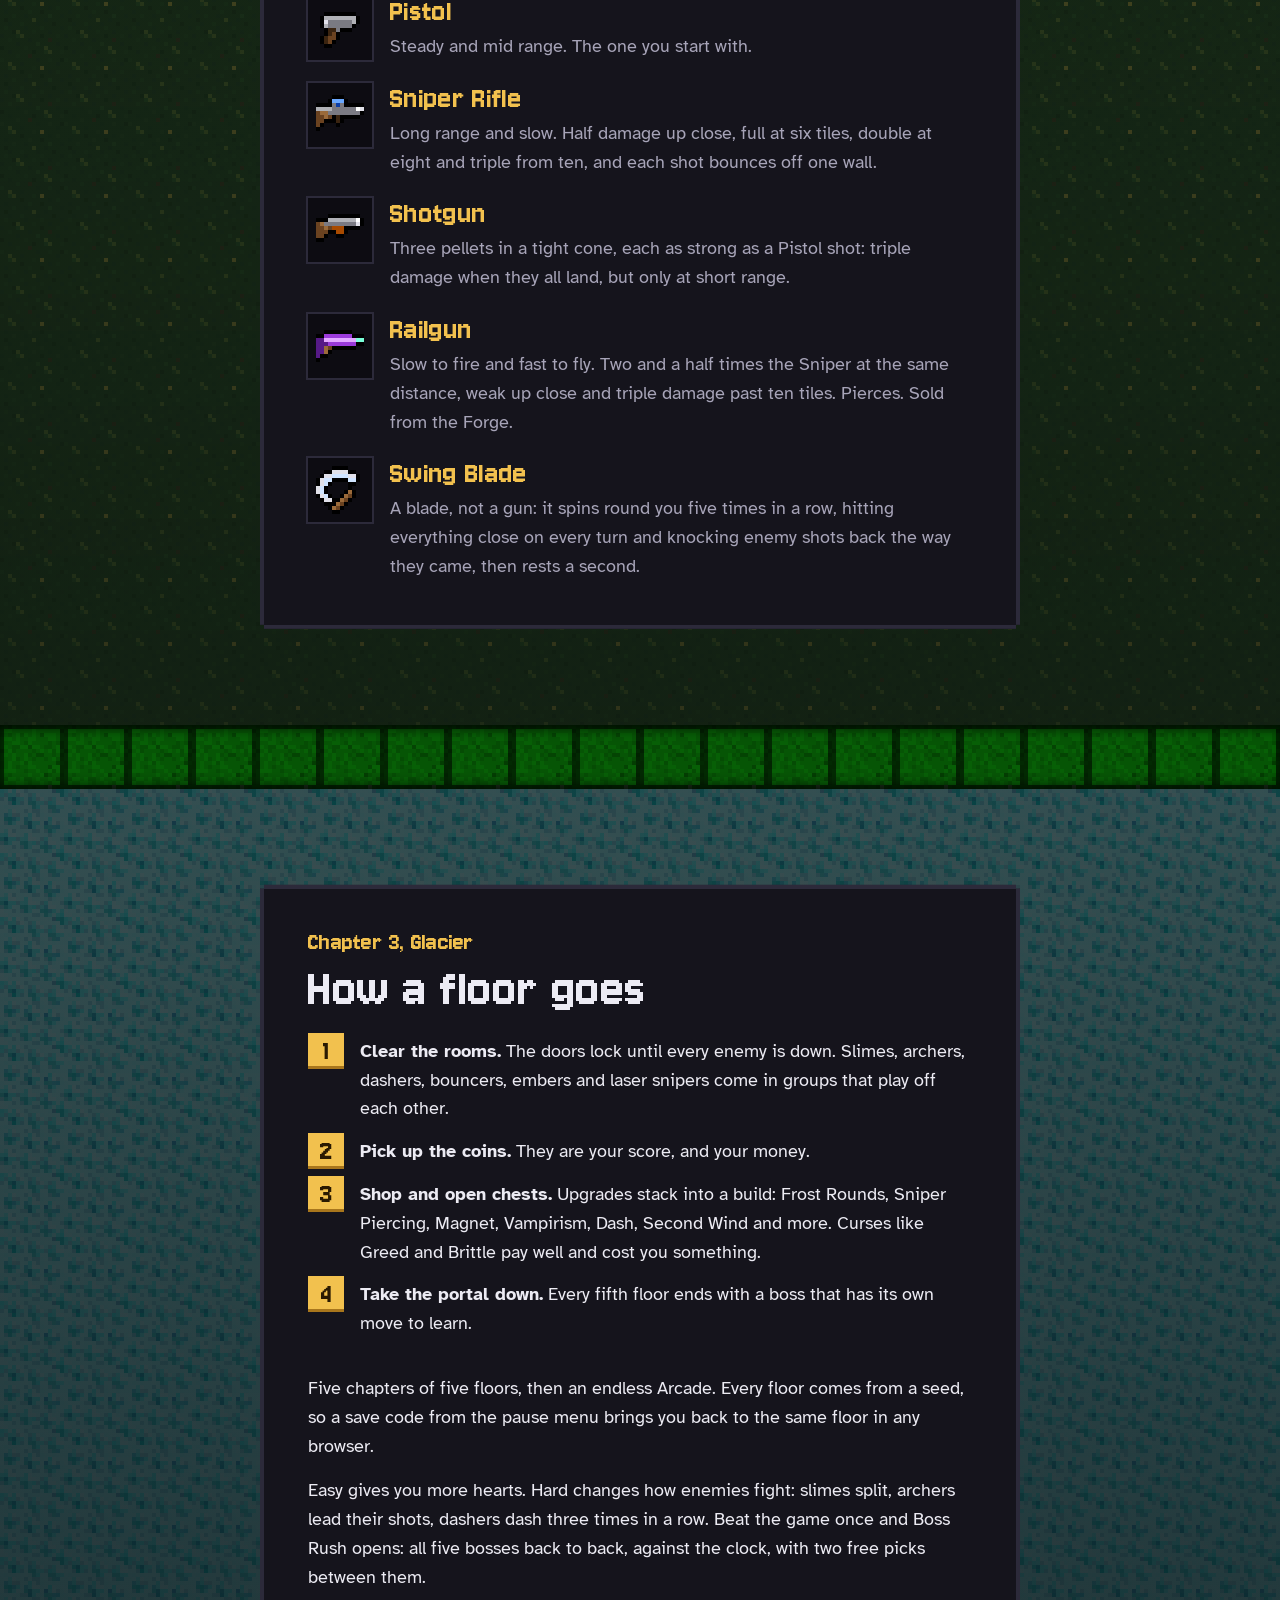
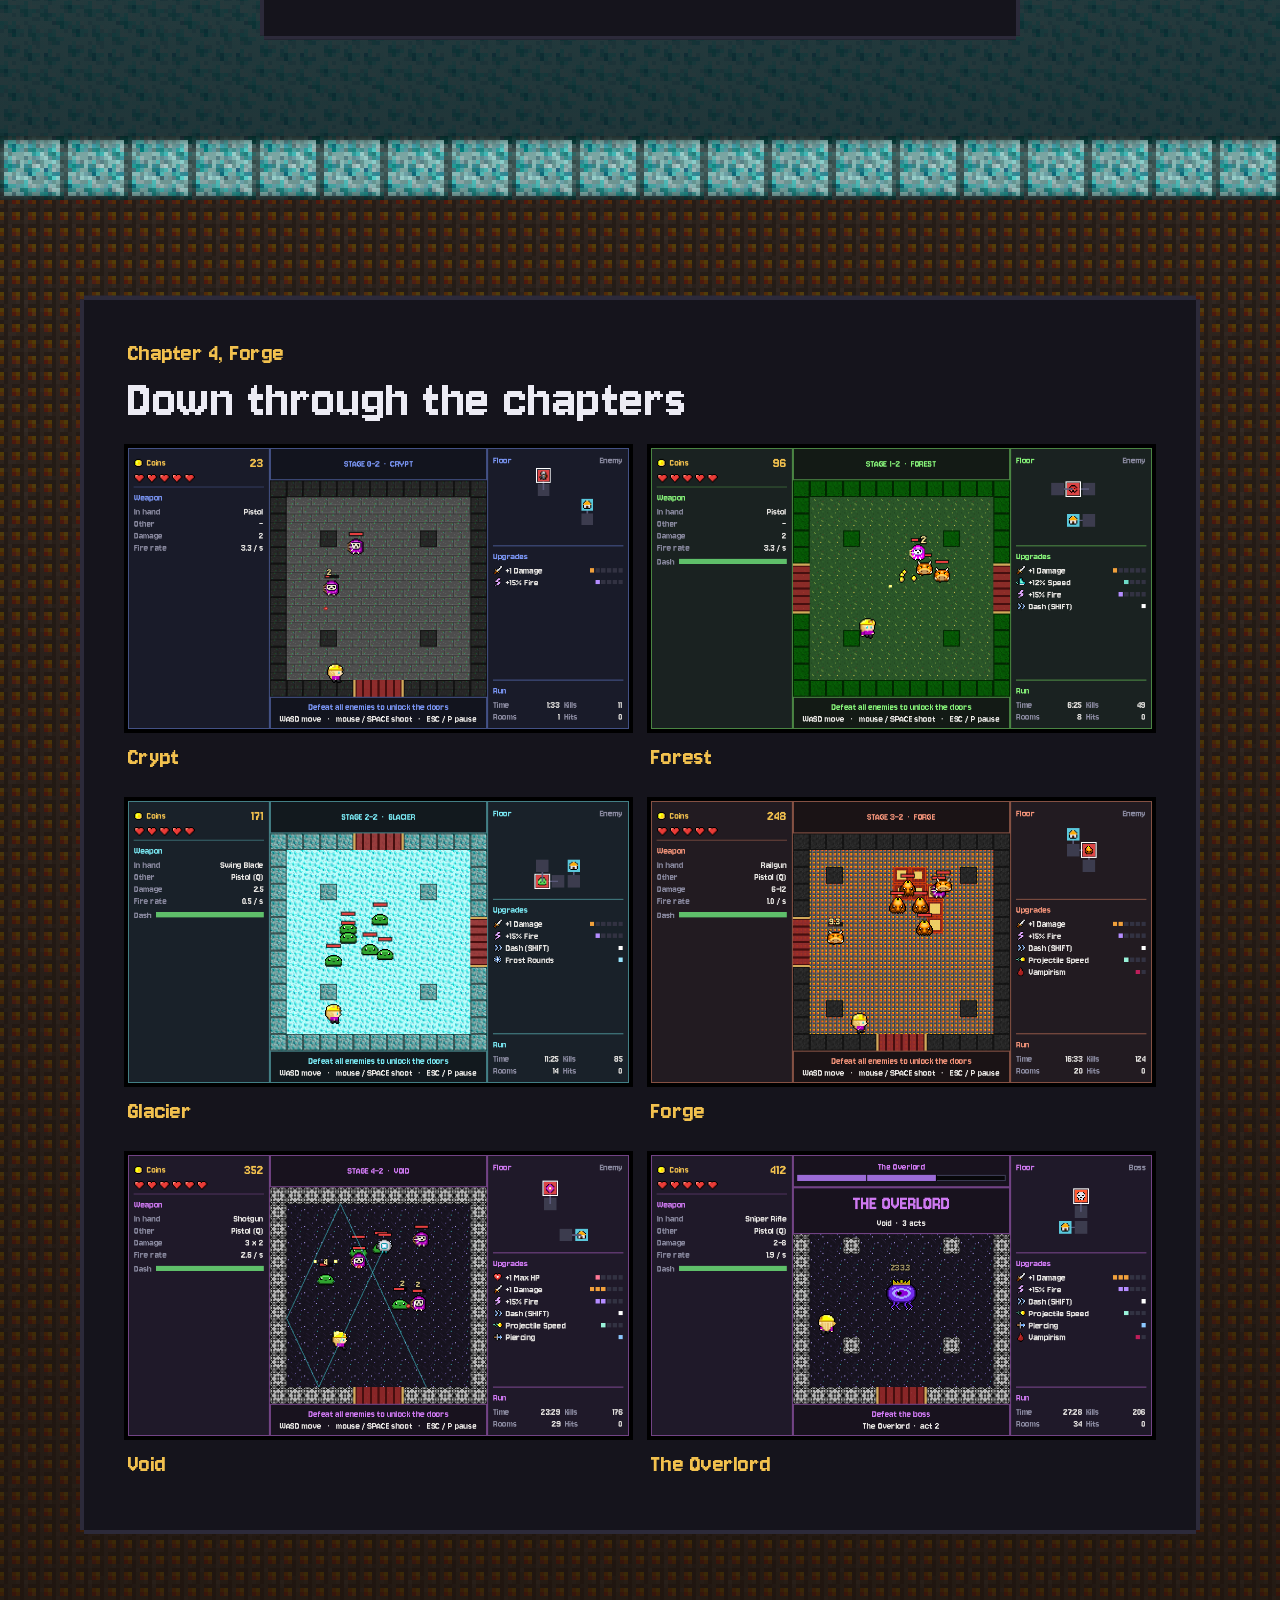
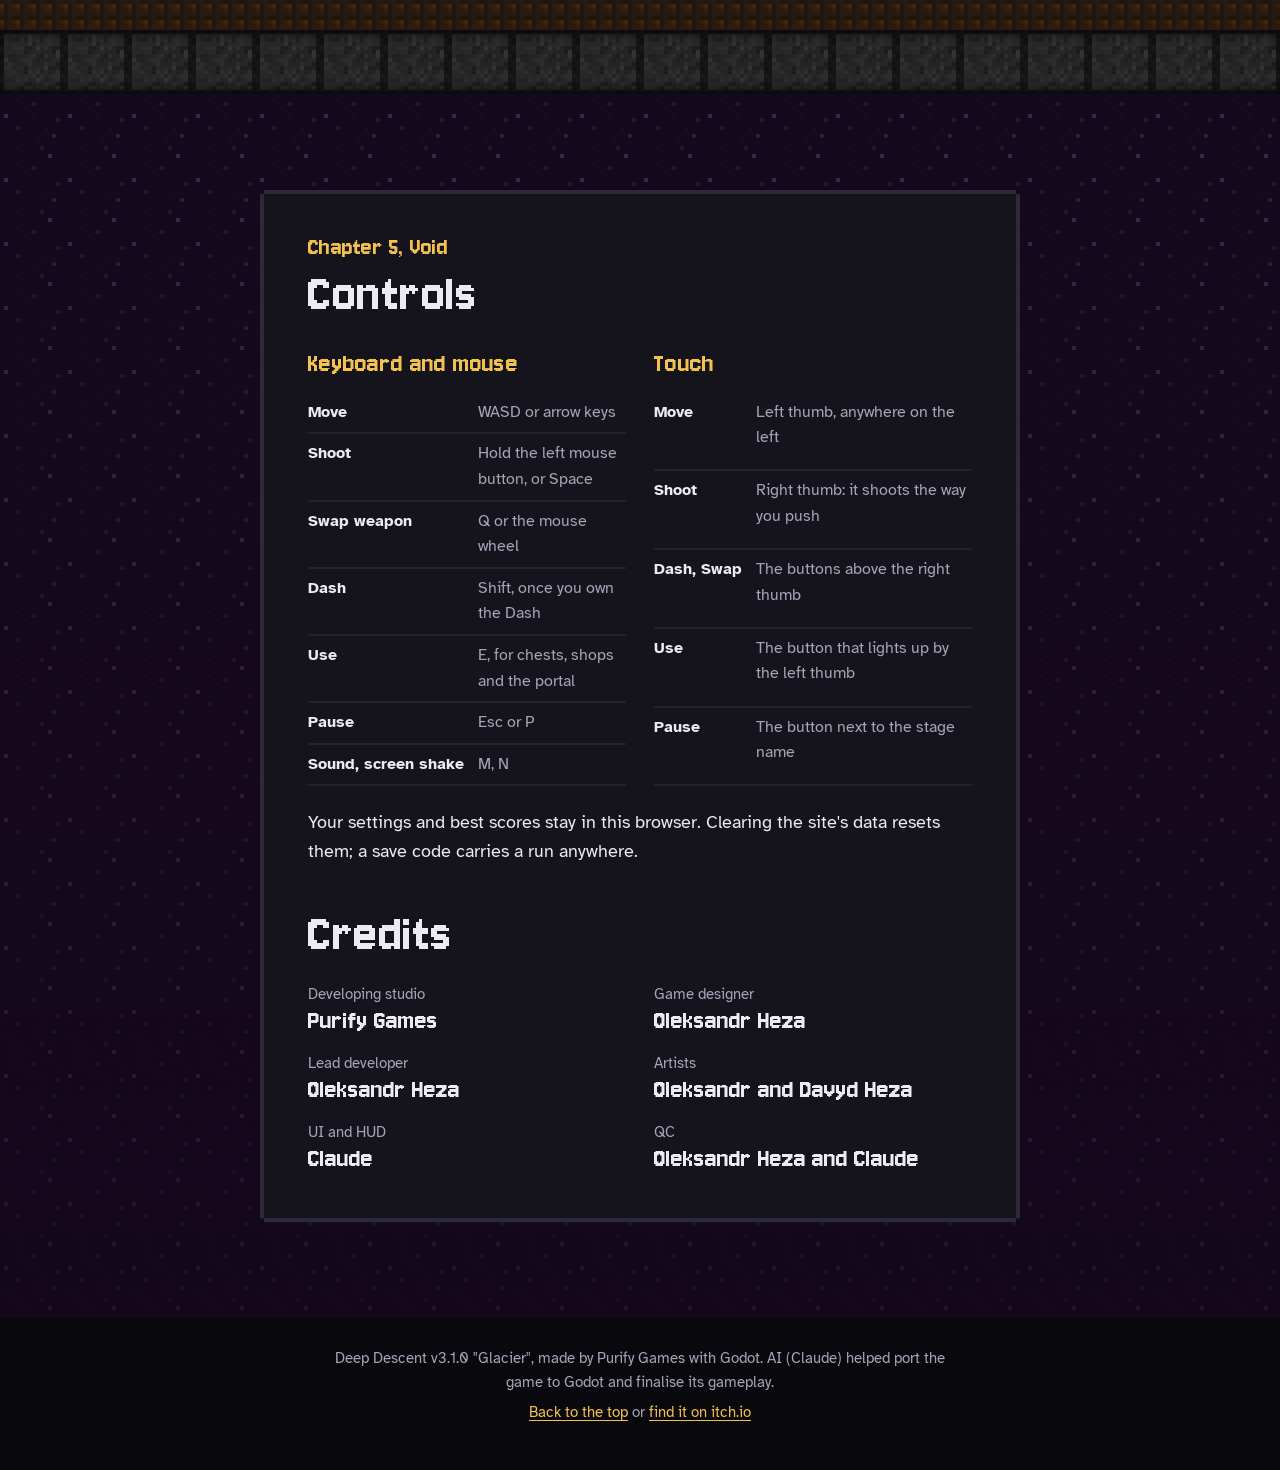
==== commit 8d1f7318: "Deep Descent v3.1.0 Glacier" ====
--- a/index.html
+++ b/index.html
@@ -57,28 +57,28 @@
         <img src="assets/weapons/sniper.png" alt="" width="48" height="48">
         <div>
           <h3>Sniper Rifle</h3>
-          <p>Long range and slow. Half damage up close, double from twelve tiles away, and each shot bounces off one wall.</p>
+          <p>Long range and slow. Half damage up close, full at six tiles, double at eight and triple from ten, and each shot bounces off one wall.</p>
         </div>
       </li>
       <li>
         <img src="assets/weapons/shotgun.png" alt="" width="48" height="48">
         <div>
           <h3>Shotgun</h3>
-          <p>Three pellets in a tight cone. Half damage each, so one and a half times the Pistol when they all land, but only at short range.</p>
+          <p>Three pellets in a tight cone, each as strong as a Pistol shot: triple damage when they all land, but only at short range.</p>
         </div>
       </li>
       <li>
         <img src="assets/weapons/railgun.png" alt="" width="48" height="48">
         <div>
           <h3>Railgun</h3>
-          <p>Slow to fire and fast to fly. Two and a half times the Pistol, and it hits harder still the farther the shot travels. Sold from the Forge.</p>
+          <p>Slow to fire and fast to fly. Two and a half times the Sniper at the same distance, weak up close and triple damage past ten tiles. Pierces. Sold from the Forge.</p>
         </div>
       </li>
       <li>
         <img src="assets/weapons/swing_blade.png" alt="" width="48" height="48">
         <div>
           <h3>Swing Blade</h3>
-          <p>A blade, not a gun: every two and a half seconds it spins once round you, hitting everything close and knocking enemy shots back the way they came.</p>
+          <p>A blade, not a gun: it spins round you five times in a row, hitting everything close on every turn and knocking enemy shots back the way they came, then rests a second.</p>
         </div>
       </li>
     </ul>
@@ -166,7 +166,7 @@
 </main>
 
 <footer class="bottom">
-  <p>Deep Descent v3.0.2 "Glacier", made by Purify Games with Godot. AI (Claude) helped port the game to Godot and finalise its gameplay.</p>
+  <p>Deep Descent v3.1.0 "Glacier", made by Purify Games with Godot. AI (Claude) helped port the game to Godot and finalise its gameplay.</p>
   <p><a href="#play-title">Back to the top</a> or <a href="https://purify-games.itch.io/deep-descent">find it on itch.io</a></p>
 </footer>
 
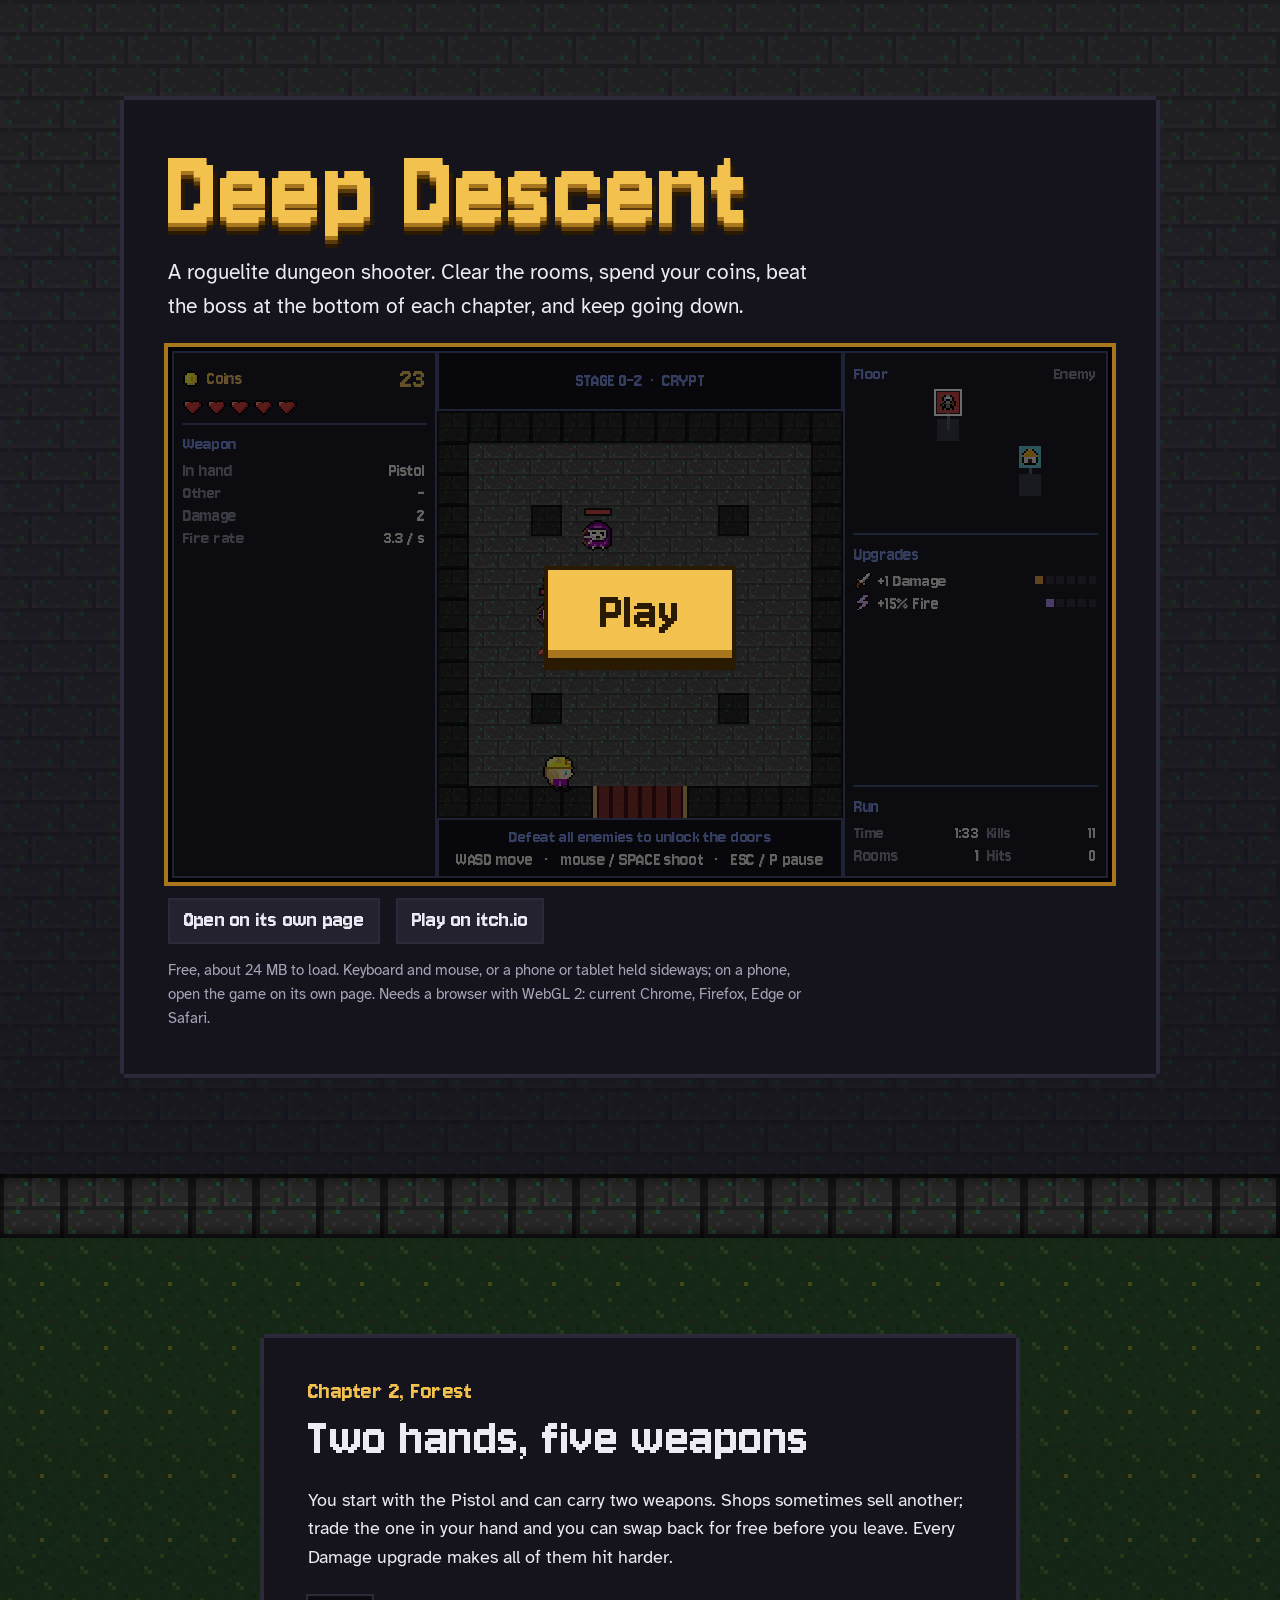
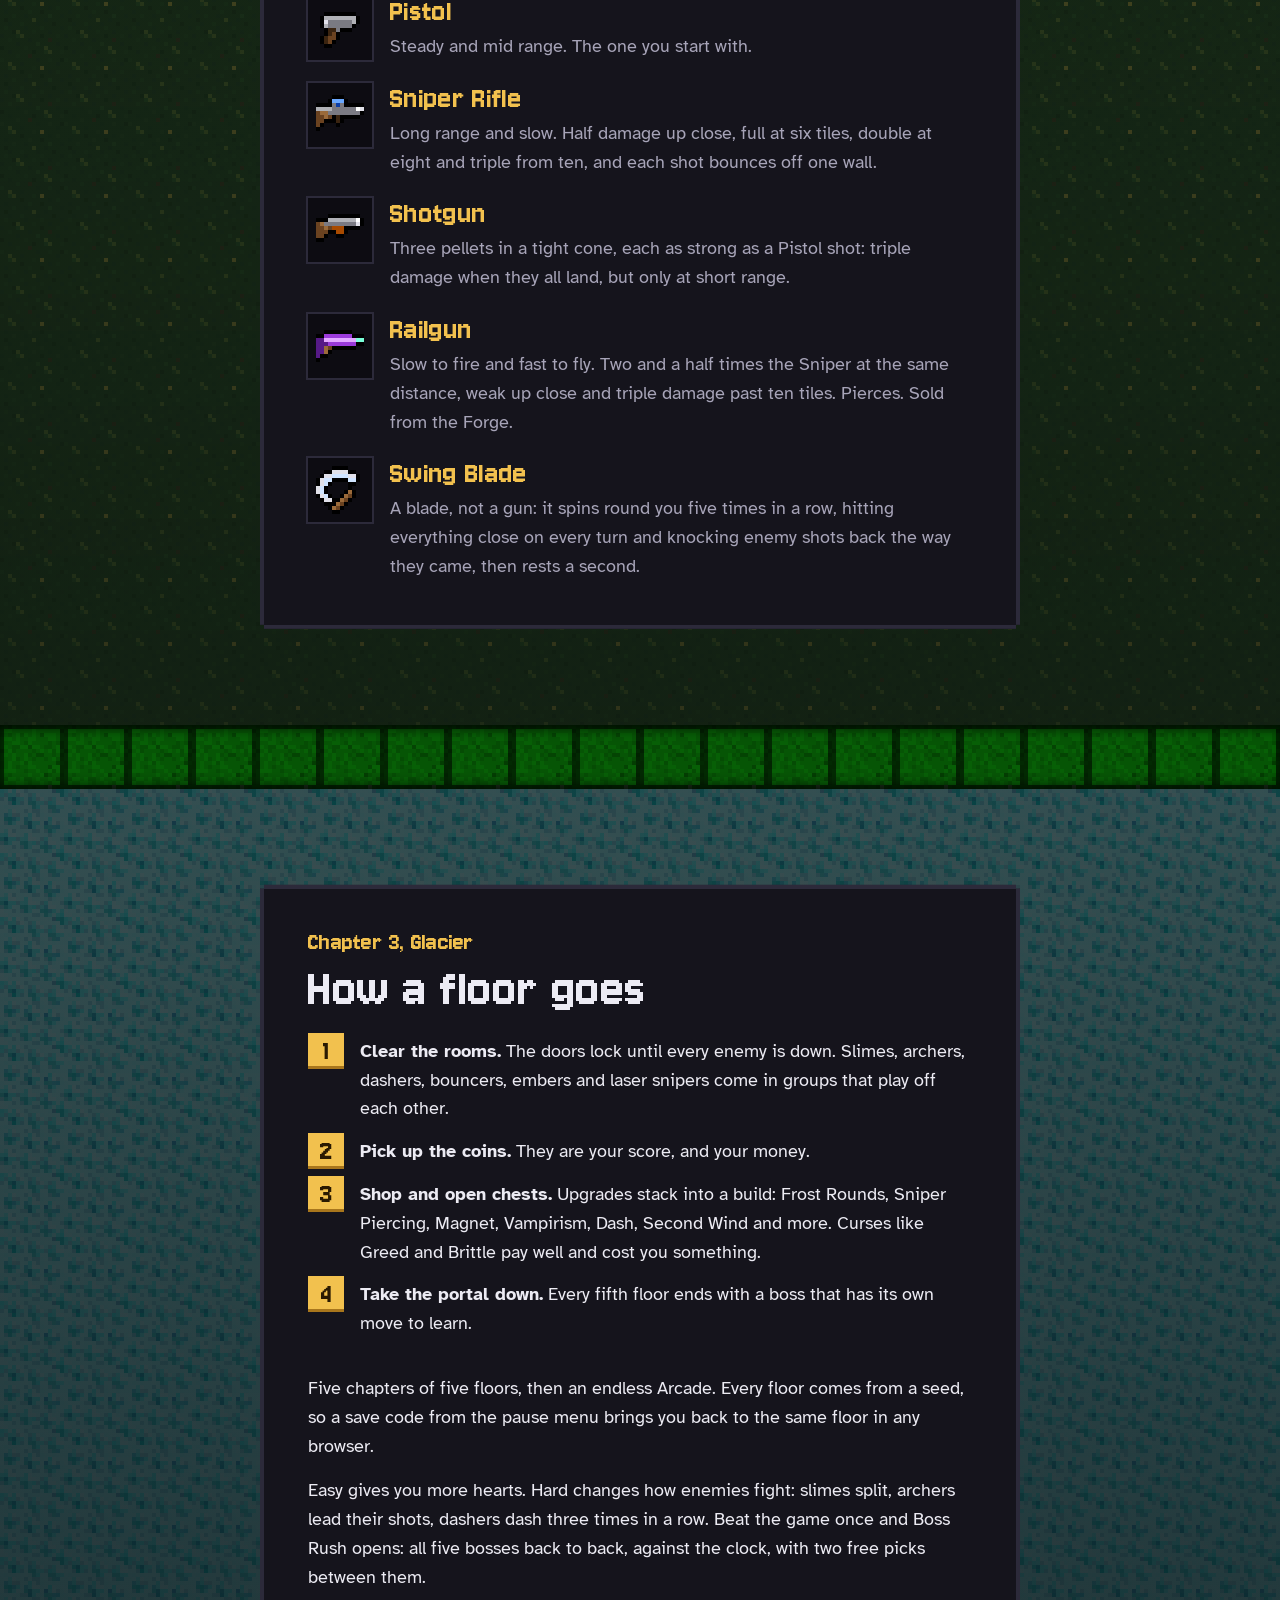
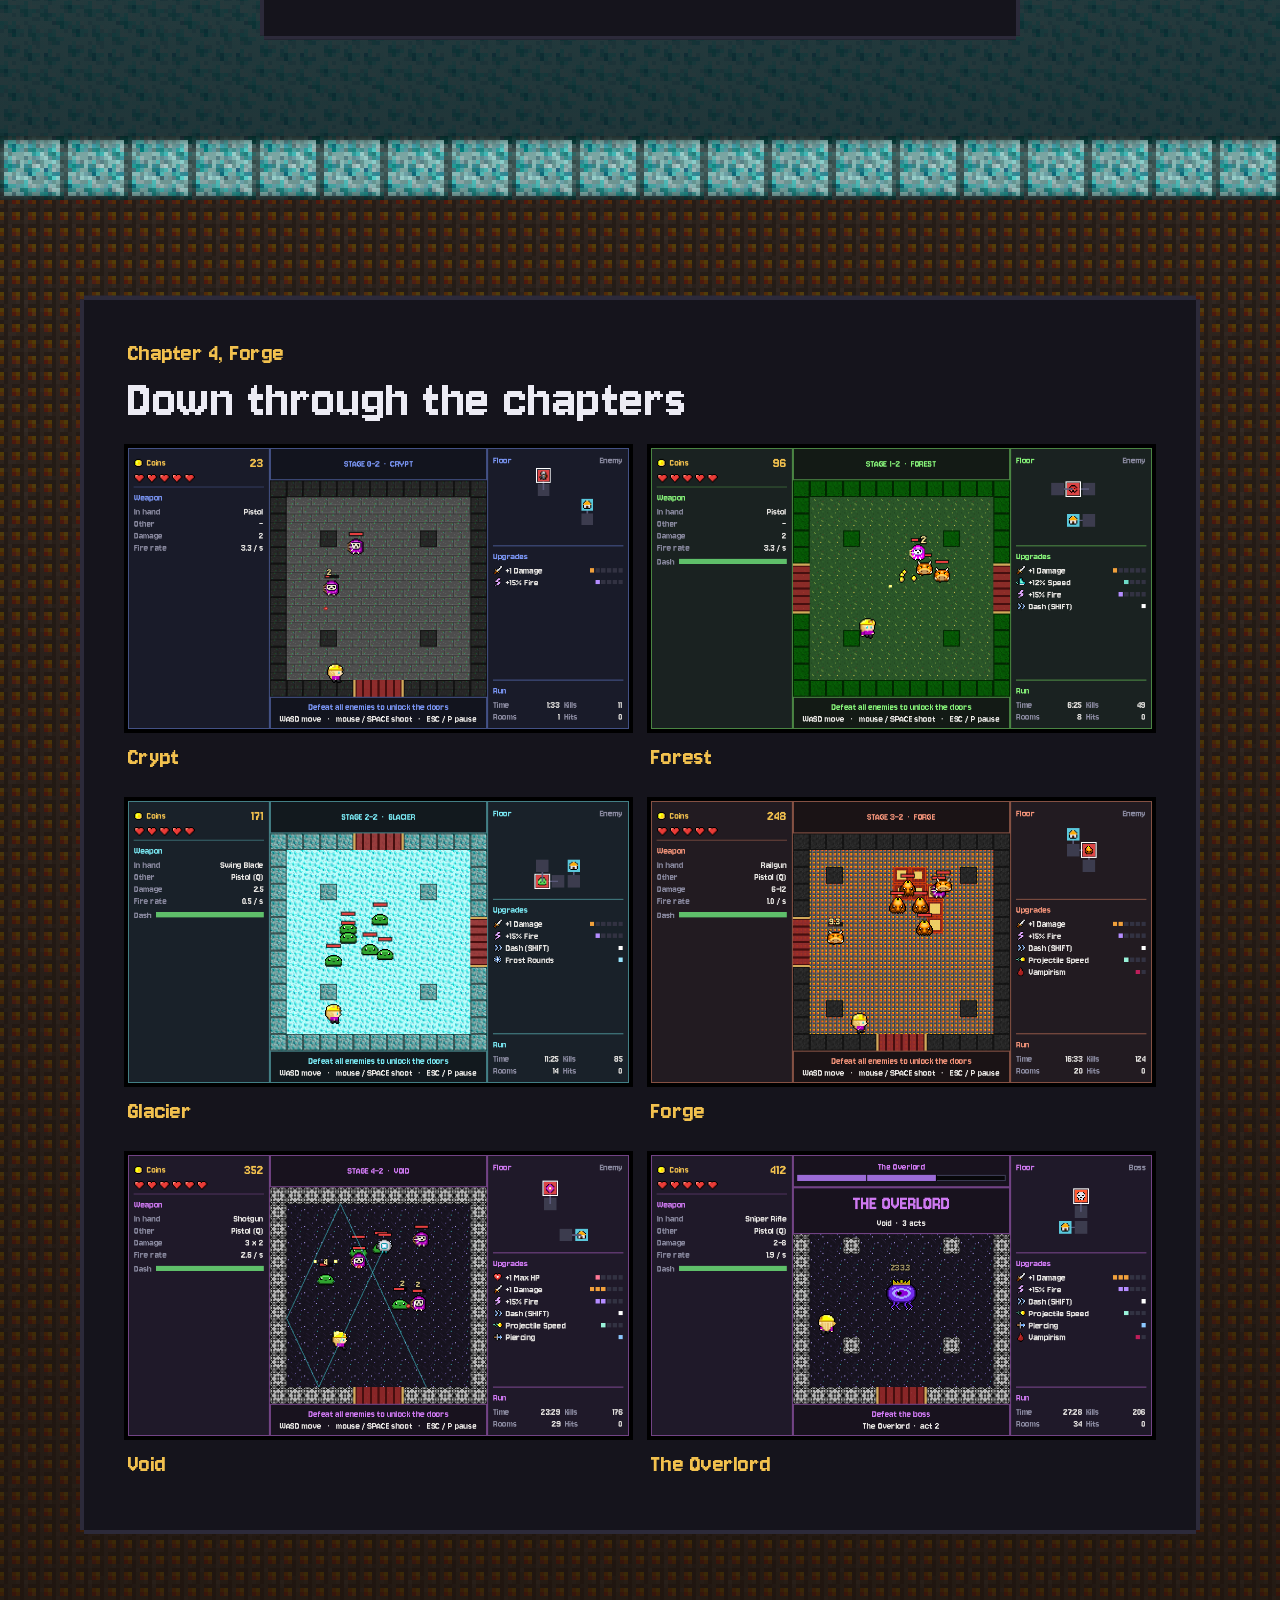
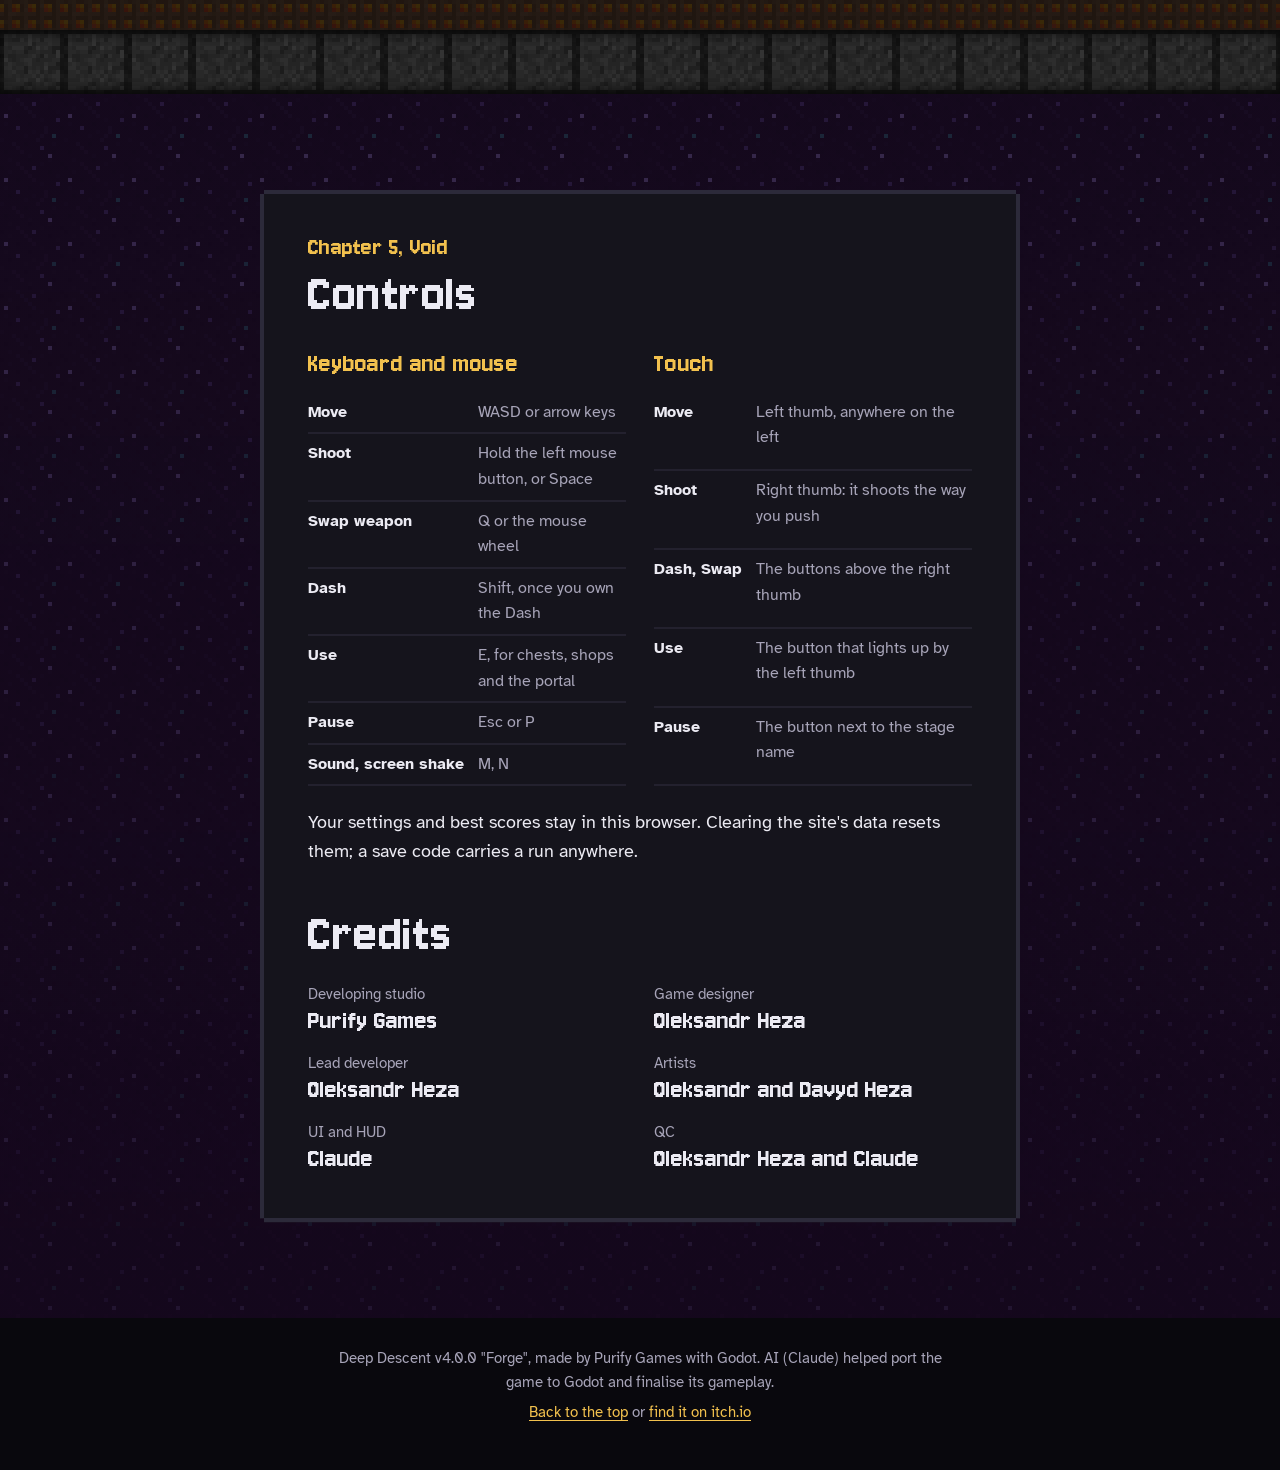
==== commit 604302ca: "Deep Descent v4.0.0 Forge" ====
--- a/index.html
+++ b/index.html
@@ -166,7 +166,7 @@
 </main>
 
 <footer class="bottom">
-  <p>Deep Descent v3.1.0 "Glacier", made by Purify Games with Godot. AI (Claude) helped port the game to Godot and finalise its gameplay.</p>
+  <p>Deep Descent v4.0.0 "Forge", made by Purify Games with Godot. AI (Claude) helped port the game to Godot and finalise its gameplay.</p>
   <p><a href="#play-title">Back to the top</a> or <a href="https://purify-games.itch.io/deep-descent">find it on itch.io</a></p>
 </footer>
 
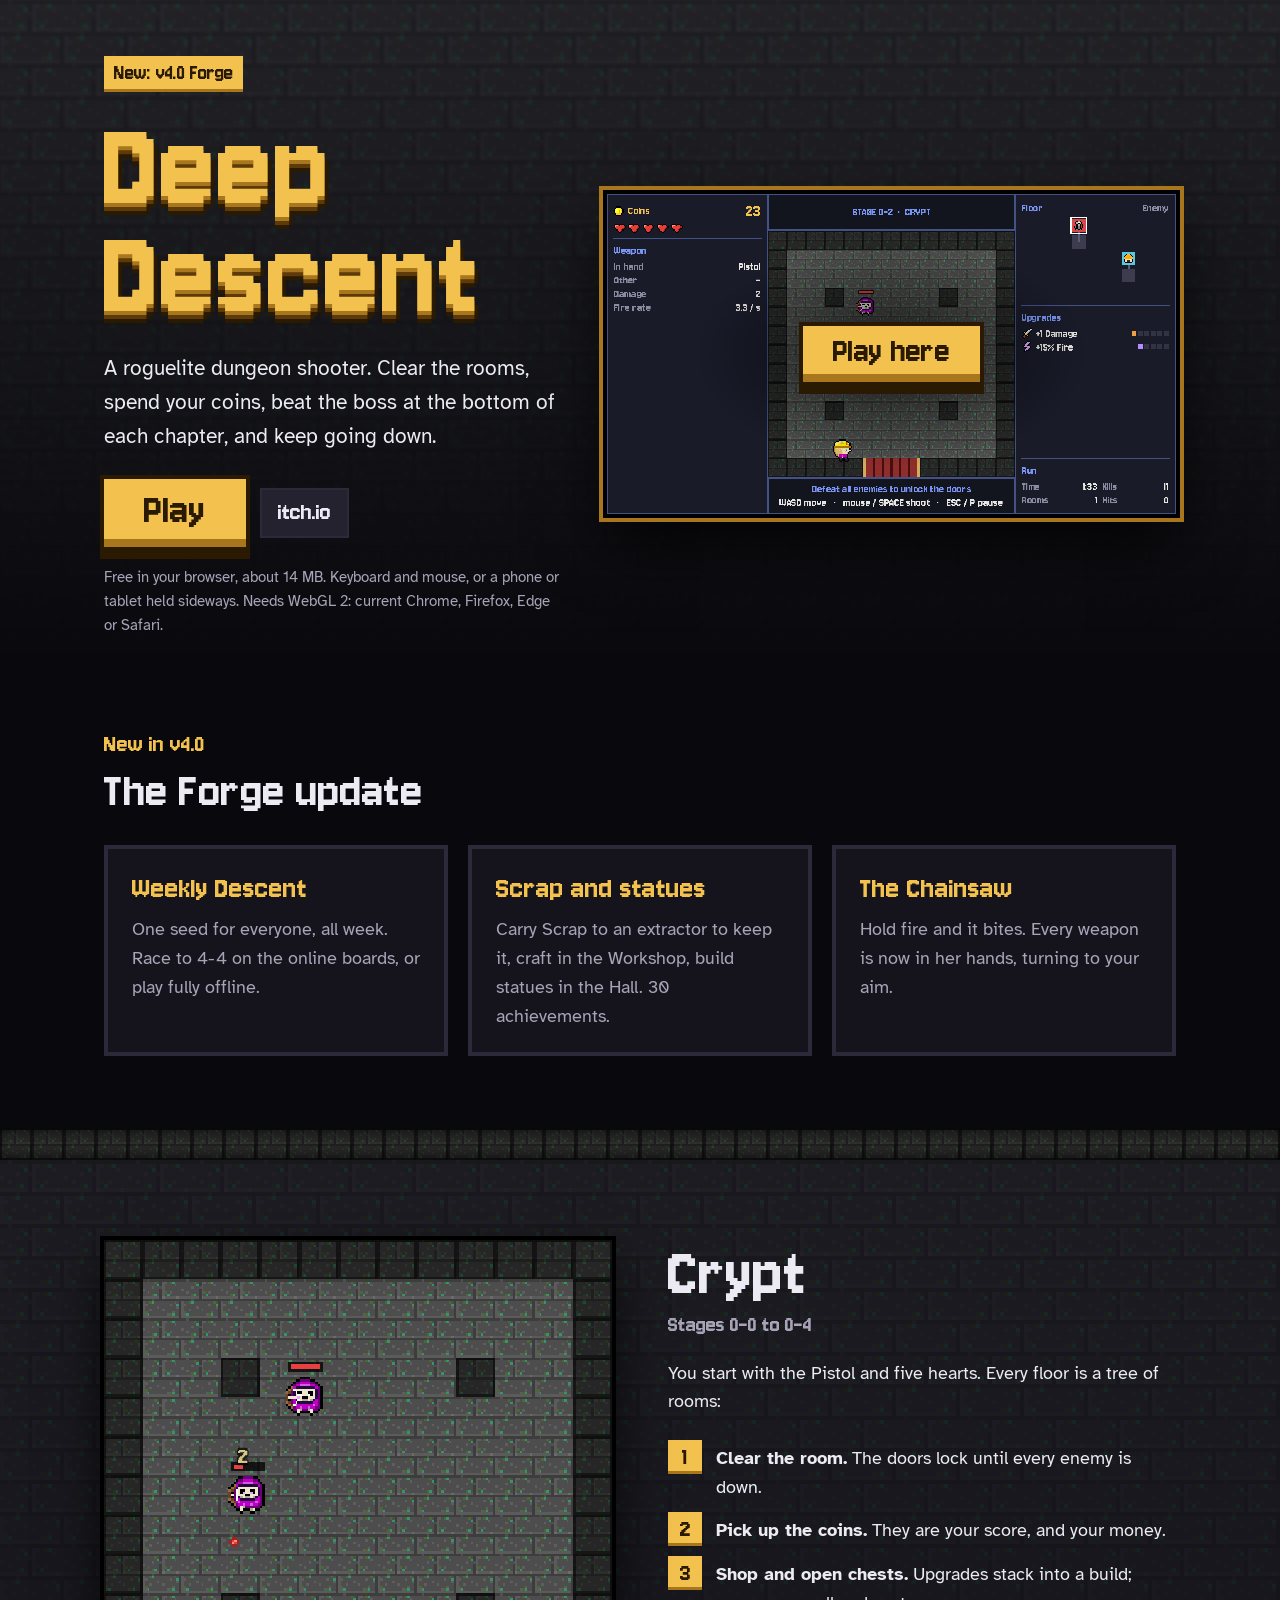
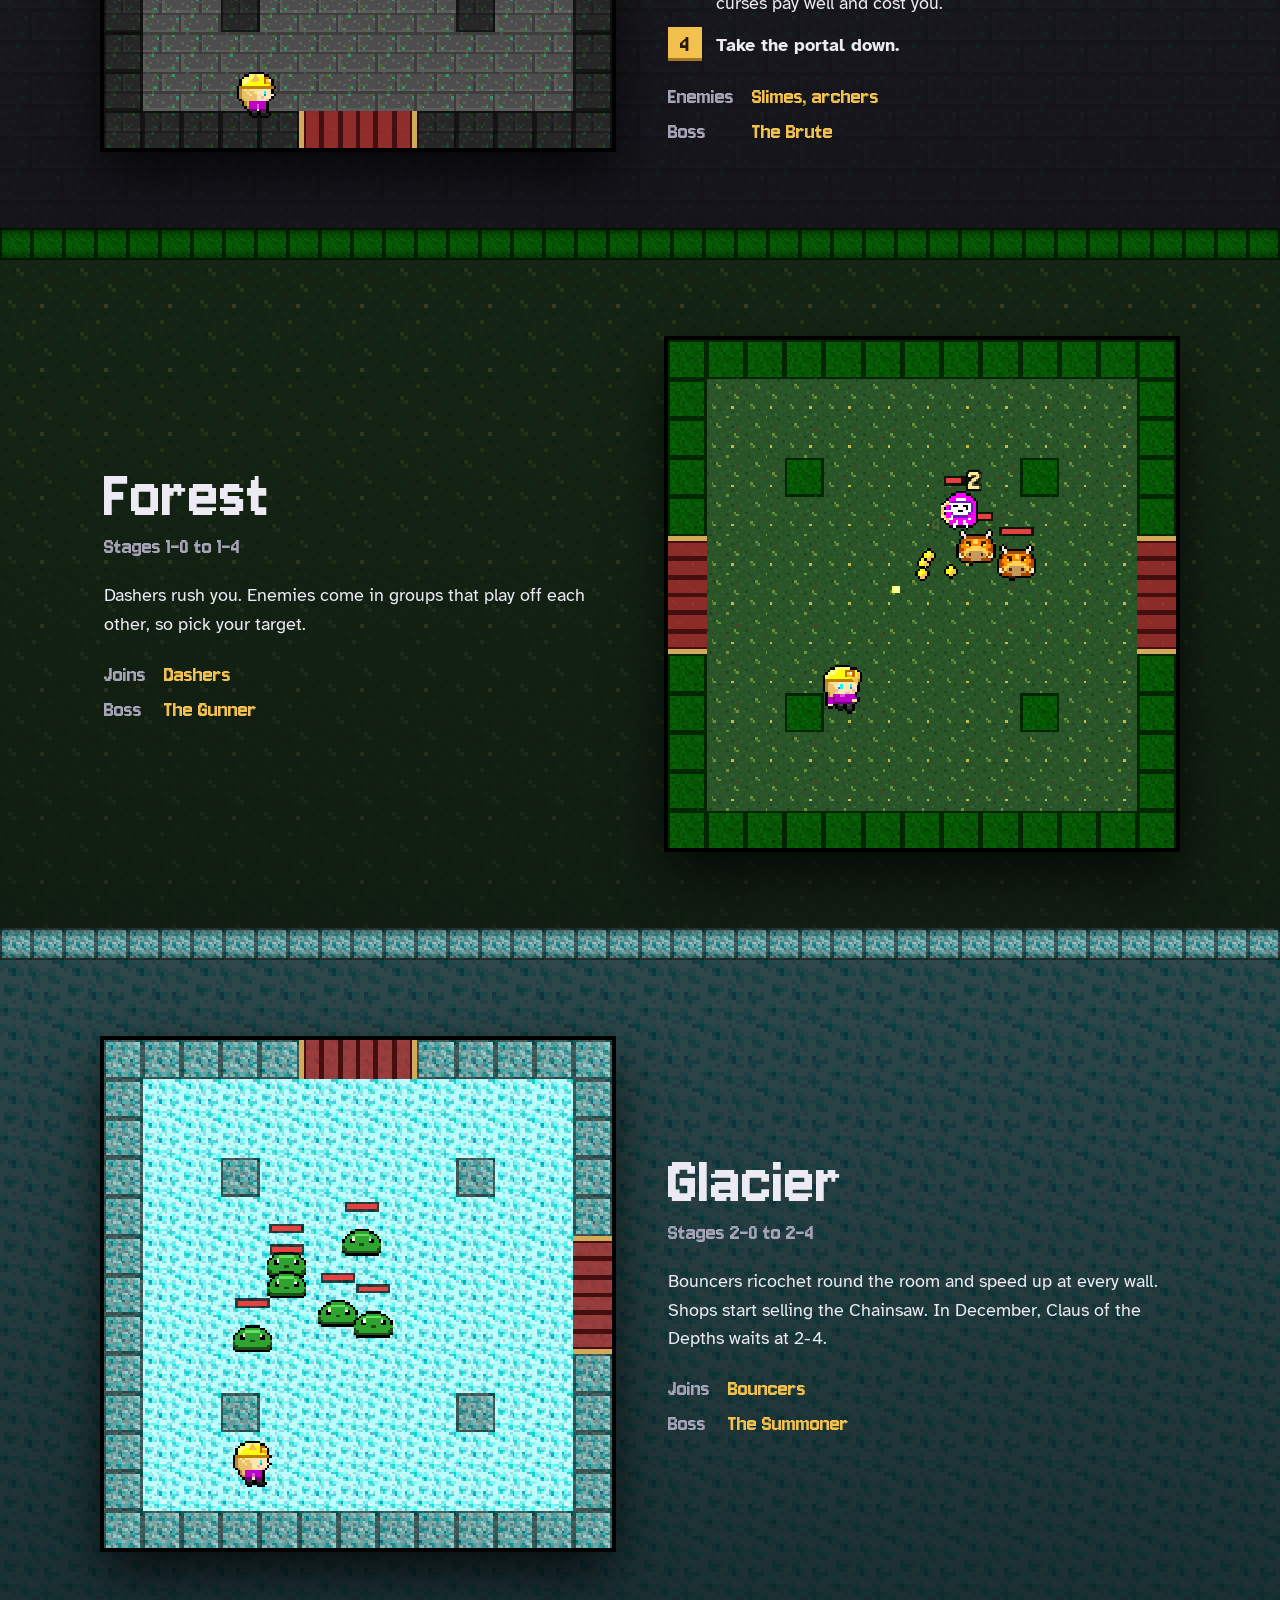
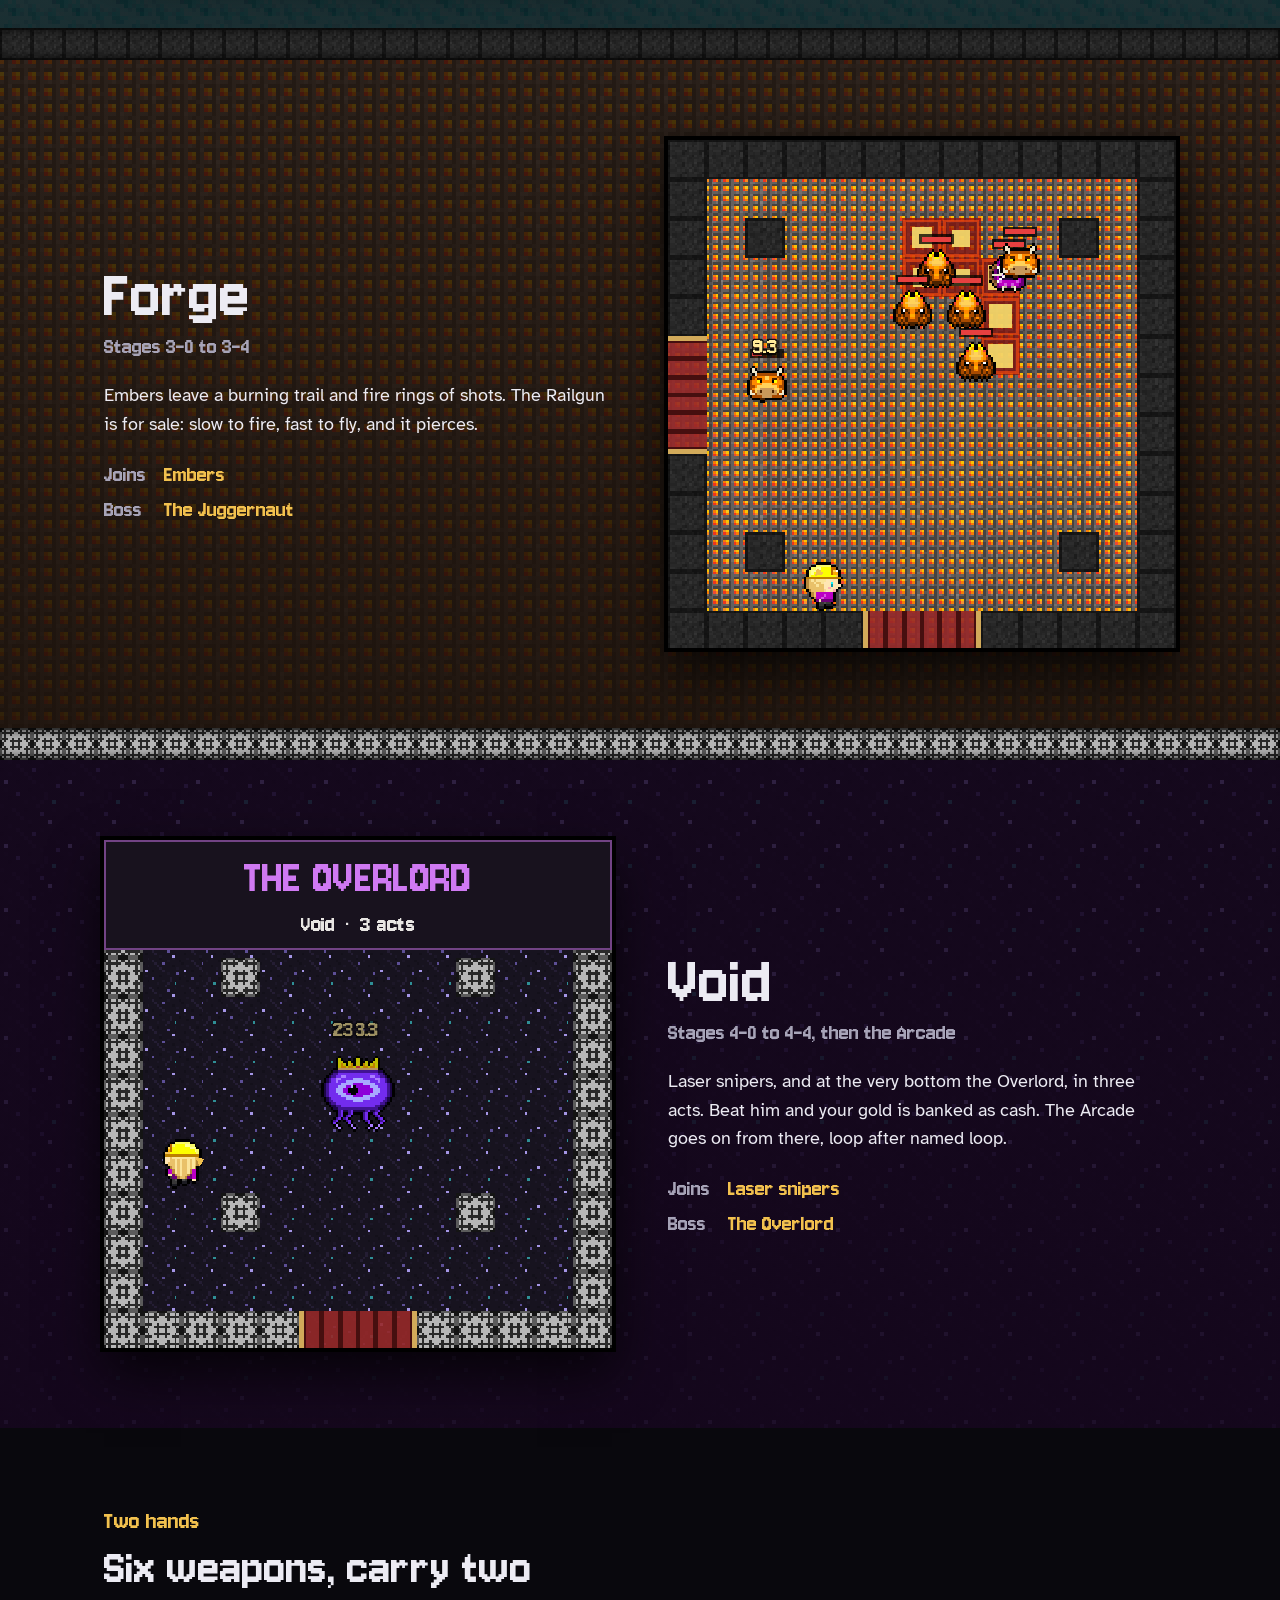
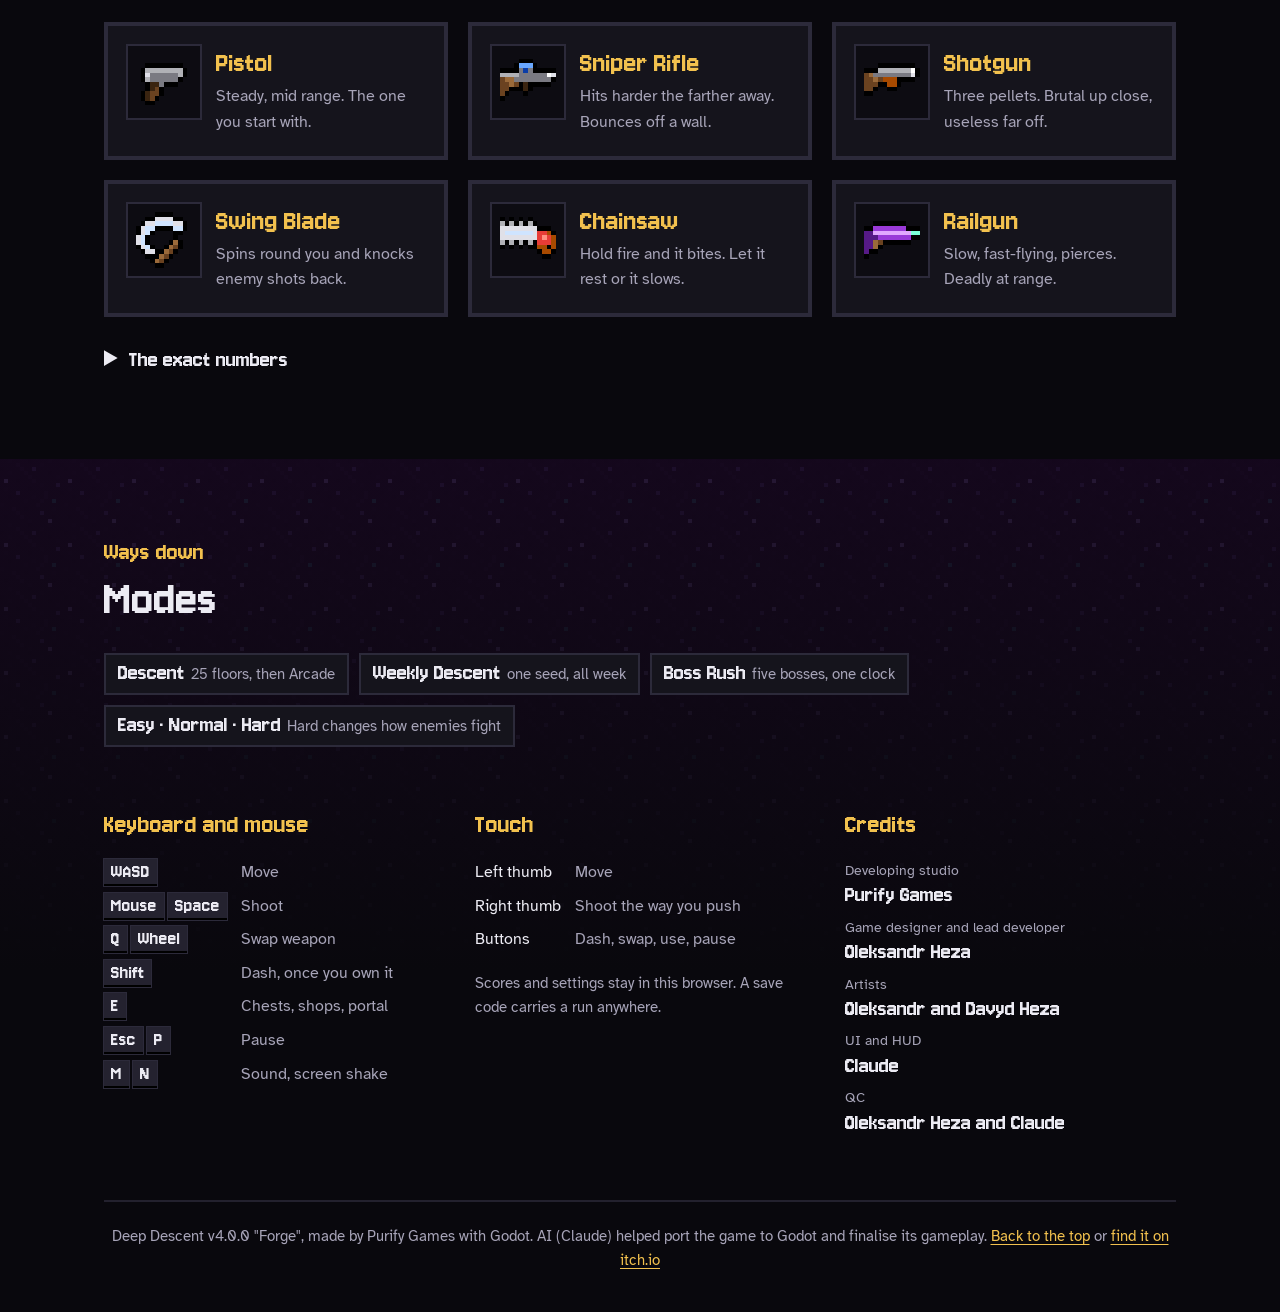
==== commit 53ceb09f: "Deep Descent v4.0.0 Forge" ====
--- a/index.html
+++ b/index.html
@@ -4,7 +4,7 @@
 <meta charset="utf-8">
 <meta name="viewport" content="width=device-width, initial-scale=1">
 <title>Deep Descent</title>
-<meta name="description" content="A roguelite dungeon shooter by Purify Games. Five chapters, five bosses, three weapons. Play it free in your browser.">
+<meta name="description" content="A roguelite dungeon shooter by Purify Games. Five chapters, five bosses, six weapons. Play it free in your browser.">
 <meta property="og:title" content="Deep Descent">
 <meta property="og:description" content="A roguelite dungeon shooter by Purify Games. Play it free in your browser.">
 <meta property="og:image" content="assets/banner.png">
@@ -17,157 +17,190 @@
 </head>
 <body>
 
-<main>
-
-<section class="floor crypt" aria-labelledby="play-title">
-  <div class="room hero">
-    <h1 id="play-title" class="title">Deep Descent</h1>
-    <p class="lede">A roguelite dungeon shooter. Clear the rooms, spend your coins, beat the boss at the bottom of each chapter, and keep going down.</p>
-
+<header class="hero">
+  <div class="wrap">
+    <div>
+      <a class="tag" href="#new">New: v4.0 Forge</a>
+      <h1 class="title" id="top">Deep Descent</h1>
+      <p class="lede">A roguelite dungeon shooter. Clear the rooms, spend your coins, beat the boss at the bottom of each chapter, and keep going down.</p>
+      <div class="actions">
+        <button class="play js-play" type="button">Play</button>
+        <button class="secondary" id="fullscreen" type="button" hidden>Full screen</button>
+        <a class="secondary" href="https://purify-games.itch.io/deep-descent">itch.io</a>
+      </div>
+      <p class="fine" id="screen-note">Free in your browser, about 14 MB. Keyboard and mouse, or a phone or tablet held sideways. Needs WebGL 2: current Chrome, Firefox, Edge or Safari.</p>
+    </div>
     <div class="screen" id="screen">
-      <img class="poster" src="assets/shots/crypt.png" alt="" width="1920" height="1080">
-      <button class="play" id="play" type="button">Play</button>
-    </div>
-
-    <div class="screen-actions">
-      <button class="secondary" id="fullscreen" type="button" hidden>Full screen</button>
-      <a class="secondary" href="play/" id="own-page">Open on its own page</a>
-      <a class="secondary" href="https://purify-games.itch.io/deep-descent">Play on itch.io</a>
-    </div>
-    <p class="fine" id="screen-note">Free, about 24 MB to load. Keyboard and mouse, or a phone or tablet held sideways; on a phone, open the game on its own page. Needs a browser with WebGL 2: current Chrome, Firefox, Edge or Safari.</p>
-  </div>
-</section>
-
-<div class="wall crypt-wall" aria-hidden="true"></div>
-
-<section class="floor forest" aria-labelledby="weapons-title">
-  <div class="room">
-    <p class="chapter">Chapter 2, Forest</p>
-    <h2 id="weapons-title">Two hands, five weapons</h2>
-    <p>You start with the Pistol and can carry two weapons. Shops sometimes sell another; trade the one in your hand and you can swap back for free before you leave. Every Damage upgrade makes all of them hit harder.</p>
+      <img src="assets/shots/crypt.png" alt="A fight in the Crypt, stage 0-2" width="1875" height="1055">
+      <div class="over"><button class="play js-play" type="button">Play here</button></div>
+    </div>
+  </div>
+</header>
+
+<section class="new" id="new" aria-labelledby="new-title">
+  <div class="wrap">
+    <p class="kicker">New in v4.0</p>
+    <h2 id="new-title">The Forge update</h2>
+    <div class="cards">
+      <article class="card">
+        <h3>Weekly Descent</h3>
+        <p>One seed for everyone, all week. Race to 4-4 on the online boards, or play fully offline.</p>
+      </article>
+      <article class="card">
+        <h3>Scrap and statues</h3>
+        <p>Carry Scrap to an extractor to keep it, craft in the Workshop, build statues in the Hall. 30 achievements.</p>
+      </article>
+      <article class="card">
+        <h3>The Chainsaw</h3>
+        <p>Hold fire and it bites. Every weapon is now in her hands, turning to your aim.</p>
+      </article>
+    </div>
+  </div>
+</section>
+
+<div class="wall w-crypt" aria-hidden="true"></div>
+<section class="band crypt" aria-labelledby="c1">
+  <div class="wrap">
+    <div class="shot"><img src="assets/shots/crypt.png" alt="A room in the Crypt with two archers" loading="lazy" width="1875" height="1055"></div>
+    <div>
+      <h2 id="c1">Crypt</h2>
+      <p class="stage">Stages 0-0 to 0-4</p>
+      <p>You start with the Pistol and five hearts. Every floor is a tree of rooms:</p>
+      <ol class="steps">
+        <li><span><strong>Clear the room.</strong> The doors lock until every enemy is down.</span></li>
+        <li><span><strong>Pick up the coins.</strong> They are your score, and your money.</span></li>
+        <li><span><strong>Shop and open chests.</strong> Upgrades stack into a build; curses pay well and cost you.</span></li>
+        <li><span><strong>Take the portal down.</strong></span></li>
+      </ol>
+      <dl class="band-meta"><dt>Enemies</dt><dd>Slimes, archers</dd><dt>Boss</dt><dd>The Brute</dd></dl>
+    </div>
+  </div>
+</section>
+
+<div class="wall w-forest" aria-hidden="true"></div>
+<section class="band forest flip" aria-labelledby="c2">
+  <div class="wrap">
+    <div class="shot"><img src="assets/shots/forest.png" alt="Dashers in the Forest" loading="lazy" width="1875" height="1055"></div>
+    <div>
+      <h2 id="c2">Forest</h2>
+      <p class="stage">Stages 1-0 to 1-4</p>
+      <p>Dashers rush you. Enemies come in groups that play off each other, so pick your target.</p>
+      <dl class="band-meta"><dt>Joins</dt><dd>Dashers</dd><dt>Boss</dt><dd>The Gunner</dd></dl>
+    </div>
+  </div>
+</section>
+
+<div class="wall w-glacier" aria-hidden="true"></div>
+<section class="band glacier" aria-labelledby="c3">
+  <div class="wrap">
+    <div class="shot"><img src="assets/shots/glacier.png" alt="A slime swarm on the Glacier" loading="lazy" width="1875" height="1055"></div>
+    <div>
+      <h2 id="c3">Glacier</h2>
+      <p class="stage">Stages 2-0 to 2-4</p>
+      <p>Bouncers ricochet round the room and speed up at every wall. Shops start selling the Chainsaw. In December, Claus of the Depths waits at 2-4.</p>
+      <dl class="band-meta"><dt>Joins</dt><dd>Bouncers</dd><dt>Boss</dt><dd>The Summoner</dd></dl>
+    </div>
+  </div>
+</section>
+
+<div class="wall w-forge" aria-hidden="true"></div>
+<section class="band forge flip" aria-labelledby="c4">
+  <div class="wrap">
+    <div class="shot"><img src="assets/shots/forge.png" alt="Embers and their fire in the Forge" loading="lazy" width="1875" height="1055"></div>
+    <div>
+      <h2 id="c4">Forge</h2>
+      <p class="stage">Stages 3-0 to 3-4</p>
+      <p>Embers leave a burning trail and fire rings of shots. The Railgun is for sale: slow to fire, fast to fly, and it pierces.</p>
+      <dl class="band-meta"><dt>Joins</dt><dd>Embers</dd><dt>Boss</dt><dd>The Juggernaut</dd></dl>
+    </div>
+  </div>
+</section>
+
+<div class="wall w-void" aria-hidden="true"></div>
+<section class="band void" aria-labelledby="c5">
+  <div class="wrap">
+    <div class="shot"><img src="assets/shots/boss.png" alt="The Overlord, the last boss" loading="lazy" width="1875" height="1055"></div>
+    <div>
+      <h2 id="c5">Void</h2>
+      <p class="stage">Stages 4-0 to 4-4, then the Arcade</p>
+      <p>Laser snipers, and at the very bottom the Overlord, in three acts. Beat him and your gold is banked as cash. The Arcade goes on from there, loop after named loop.</p>
+      <dl class="band-meta"><dt>Joins</dt><dd>Laser snipers</dd><dt>Boss</dt><dd>The Overlord</dd></dl>
+    </div>
+  </div>
+</section>
+
+<section class="arsenal" aria-labelledby="arsenal-title">
+  <div class="wrap">
+    <p class="kicker">Two hands</p>
+    <h2 id="arsenal-title">Six weapons, carry two</h2>
     <ul class="weapons">
-      <li>
-        <img src="assets/weapons/pistol.png" alt="" width="48" height="48">
-        <div>
-          <h3>Pistol</h3>
-          <p>Steady and mid range. The one you start with.</p>
-        </div>
-      </li>
-      <li>
-        <img src="assets/weapons/sniper.png" alt="" width="48" height="48">
-        <div>
-          <h3>Sniper Rifle</h3>
-          <p>Long range and slow. Half damage up close, full at six tiles, double at eight and triple from ten, and each shot bounces off one wall.</p>
-        </div>
-      </li>
-      <li>
-        <img src="assets/weapons/shotgun.png" alt="" width="48" height="48">
-        <div>
-          <h3>Shotgun</h3>
-          <p>Three pellets in a tight cone, each as strong as a Pistol shot: triple damage when they all land, but only at short range.</p>
-        </div>
-      </li>
-      <li>
-        <img src="assets/weapons/railgun.png" alt="" width="48" height="48">
-        <div>
-          <h3>Railgun</h3>
-          <p>Slow to fire and fast to fly. Two and a half times the Sniper at the same distance, weak up close and triple damage past ten tiles. Pierces. Sold from the Forge.</p>
-        </div>
-      </li>
-      <li>
-        <img src="assets/weapons/swing_blade.png" alt="" width="48" height="48">
-        <div>
-          <h3>Swing Blade</h3>
-          <p>A blade, not a gun: it spins round you five times in a row, hitting everything close on every turn and knocking enemy shots back the way they came, then rests a second.</p>
-        </div>
-      </li>
+      <li><img src="assets/weapons/pistol.png" alt="" width="48" height="48"><div><h3>Pistol</h3><p>Steady, mid range. The one you start with.</p></div></li>
+      <li><img src="assets/weapons/sniper.png" alt="" width="48" height="48"><div><h3>Sniper Rifle</h3><p>Hits harder the farther away. Bounces off a wall.</p></div></li>
+      <li><img src="assets/weapons/shotgun.png" alt="" width="48" height="48"><div><h3>Shotgun</h3><p>Three pellets. Brutal up close, useless far off.</p></div></li>
+      <li><img src="assets/weapons/swing_blade.png" alt="" width="48" height="48"><div><h3>Swing Blade</h3><p>Spins round you and knocks enemy shots back.</p></div></li>
+      <li><img src="assets/weapons/chainsaw.png" alt="" width="48" height="48"><div><h3>Chainsaw</h3><p>Hold fire and it bites. Let it rest or it slows.</p></div></li>
+      <li><img src="assets/weapons/railgun.png" alt="" width="48" height="48"><div><h3>Railgun</h3><p>Slow, fast-flying, pierces. Deadly at range.</p></div></li>
     </ul>
-  </div>
-</section>
-
-<div class="wall forest-wall" aria-hidden="true"></div>
-
-<section class="floor glacier" aria-labelledby="run-title">
-  <div class="room">
-    <p class="chapter">Chapter 3, Glacier</p>
-    <h2 id="run-title">How a floor goes</h2>
-    <ol class="steps">
-      <li><strong>Clear the rooms.</strong> The doors lock until every enemy is down. Slimes, archers, dashers, bouncers, embers and laser snipers come in groups that play off each other.</li>
-      <li><strong>Pick up the coins.</strong> They are your score, and your money.</li>
-      <li><strong>Shop and open chests.</strong> Upgrades stack into a build: Frost Rounds, Sniper Piercing, Magnet, Vampirism, Dash, Second Wind and more. Curses like Greed and Brittle pay well and cost you something.</li>
-      <li><strong>Take the portal down.</strong> Every fifth floor ends with a boss that has its own move to learn.</li>
-    </ol>
-    <p>Five chapters of five floors, then an endless Arcade. Every floor comes from a seed, so a save code from the pause menu brings you back to the same floor in any browser.</p>
-    <p>Easy gives you more hearts. Hard changes how enemies fight: slimes split, archers lead their shots, dashers dash three times in a row. Beat the game once and Boss Rush opens: all five bosses back to back, against the clock, with two free picks between them.</p>
-  </div>
-</section>
-
-<div class="wall glacier-wall" aria-hidden="true"></div>
-
-<section class="floor forge" aria-labelledby="shots-title">
-  <div class="room wide">
-    <p class="chapter">Chapter 4, Forge</p>
-    <h2 id="shots-title">Down through the chapters</h2>
-    <ul class="shots">
-      <li><a href="assets/shots/crypt.png"><img src="assets/shots/crypt.png" alt="A fight in the Crypt, stage 0-2" loading="lazy" width="1920" height="1080"></a><span>Crypt</span></li>
-      <li><a href="assets/shots/forest.png"><img src="assets/shots/forest.png" alt="Dashers in the Forest, stage 1-2" loading="lazy" width="1920" height="1080"></a><span>Forest</span></li>
-      <li><a href="assets/shots/glacier.png"><img src="assets/shots/glacier.png" alt="A slime swarm on the Glacier, with the Swing Blade and Frost Rounds" loading="lazy" width="1920" height="1080"></a><span>Glacier</span></li>
-      <li><a href="assets/shots/forge.png"><img src="assets/shots/forge.png" alt="Embers and their fire in the Forge, with the Railgun" loading="lazy" width="1920" height="1080"></a><span>Forge</span></li>
-      <li><a href="assets/shots/void.png"><img src="assets/shots/void.png" alt="Laser snipers in the Void" loading="lazy" width="1920" height="1080"></a><span>Void</span></li>
-      <li><a href="assets/shots/boss.png"><img src="assets/shots/boss.png" alt="The Overlord, the last boss" loading="lazy" width="1920" height="1080"></a><span>The Overlord</span></li>
+    <details>
+      <summary>The exact numbers</summary>
+      <ul>
+        <li>Sniper: half damage up close, full at six tiles, double at eight, triple from ten.</li>
+        <li>Shotgun: each pellet as strong as a Pistol shot, triple damage when all three land.</li>
+        <li>Railgun: two and a half times the Sniper at the same distance, triple past ten tiles.</li>
+        <li>Swing Blade: five spins in a row, then rests a second.</li>
+        <li>Chainsaw: 0.6x Strength per bite; four seconds without a break halves its speed until it rests a second.</li>
+      </ul>
+    </details>
+  </div>
+</section>
+
+<footer class="end" aria-labelledby="modes-title">
+  <div class="wrap">
+    <p class="kicker">Ways down</p>
+    <h2 id="modes-title">Modes</h2>
+    <ul class="modes">
+      <li class="chip">Descent<small>25 floors, then Arcade</small></li>
+      <li class="chip">Weekly Descent<small>one seed, all week</small></li>
+      <li class="chip">Boss Rush<small>five bosses, one clock</small></li>
+      <li class="chip">Easy · Normal · Hard<small>Hard changes how enemies fight</small></li>
     </ul>
-  </div>
-</section>
-
-<div class="wall forge-wall" aria-hidden="true"></div>
-
-<section class="floor void" aria-labelledby="controls-title">
-  <div class="room">
-    <p class="chapter">Chapter 5, Void</p>
-    <h2 id="controls-title">Controls</h2>
-    <div class="controls">
-      <table>
-        <caption>Keyboard and mouse</caption>
-        <tbody>
-          <tr><th scope="row">Move</th><td>WASD or arrow keys</td></tr>
-          <tr><th scope="row">Shoot</th><td>Hold the left mouse button, or Space</td></tr>
-          <tr><th scope="row">Swap weapon</th><td>Q or the mouse wheel</td></tr>
-          <tr><th scope="row">Dash</th><td>Shift, once you own the Dash</td></tr>
-          <tr><th scope="row">Use</th><td>E, for chests, shops and the portal</td></tr>
-          <tr><th scope="row">Pause</th><td>Esc or P</td></tr>
-          <tr><th scope="row">Sound, screen shake</th><td>M, N</td></tr>
-        </tbody>
-      </table>
-      <table>
-        <caption>Touch</caption>
-        <tbody>
-          <tr><th scope="row">Move</th><td>Left thumb, anywhere on the left</td></tr>
-          <tr><th scope="row">Shoot</th><td>Right thumb: it shoots the way you push</td></tr>
-          <tr><th scope="row">Dash, Swap</th><td>The buttons above the right thumb</td></tr>
-          <tr><th scope="row">Use</th><td>The button that lights up by the left thumb</td></tr>
-          <tr><th scope="row">Pause</th><td>The button next to the stage name</td></tr>
-        </tbody>
-      </table>
-    </div>
-    <p>Your settings and best scores stay in this browser. Clearing the site's data resets them; a save code carries a run anywhere.</p>
-
-    <h2 id="credits-title">Credits</h2>
-    <dl class="credits">
-      <div><dt>Developing studio</dt><dd>Purify Games</dd></div>
-      <div><dt>Game designer</dt><dd>Oleksandr Heza</dd></div>
-      <div><dt>Lead developer</dt><dd>Oleksandr Heza</dd></div>
-      <div><dt>Artists</dt><dd>Oleksandr and Davyd Heza</dd></div>
-      <div><dt>UI and HUD</dt><dd>Claude</dd></div>
-      <div><dt>QC</dt><dd>Oleksandr Heza and Claude</dd></div>
-    </dl>
-  </div>
-</section>
-
-</main>
-
-<footer class="bottom">
-  <p>Deep Descent v4.0.0 "Forge", made by Purify Games with Godot. AI (Claude) helped port the game to Godot and finalise its gameplay.</p>
-  <p><a href="#play-title">Back to the top</a> or <a href="https://purify-games.itch.io/deep-descent">find it on itch.io</a></p>
+
+    <div class="cols">
+      <div>
+        <h3>Keyboard and mouse</h3>
+        <dl class="keys">
+          <dt><kbd>WASD</kbd></dt><dd>Move</dd>
+          <dt><kbd>Mouse</kbd> <kbd>Space</kbd></dt><dd>Shoot</dd>
+          <dt><kbd>Q</kbd> <kbd>Wheel</kbd></dt><dd>Swap weapon</dd>
+          <dt><kbd>Shift</kbd></dt><dd>Dash, once you own it</dd>
+          <dt><kbd>E</kbd></dt><dd>Chests, shops, portal</dd>
+          <dt><kbd>Esc</kbd> <kbd>P</kbd></dt><dd>Pause</dd>
+          <dt><kbd>M</kbd> <kbd>N</kbd></dt><dd>Sound, screen shake</dd>
+        </dl>
+      </div>
+      <div>
+        <h3>Touch</h3>
+        <dl class="keys">
+          <dt>Left thumb</dt><dd>Move</dd>
+          <dt>Right thumb</dt><dd>Shoot the way you push</dd>
+          <dt>Buttons</dt><dd>Dash, swap, use, pause</dd>
+        </dl>
+        <p class="fine">Scores and settings stay in this browser. A save code carries a run anywhere.</p>
+      </div>
+      <div>
+        <h3>Credits</h3>
+        <dl class="credits">
+          <dt>Developing studio</dt><dd>Purify Games</dd>
+          <dt>Game designer and lead developer</dt><dd>Oleksandr Heza</dd>
+          <dt>Artists</dt><dd>Oleksandr and Davyd Heza</dd>
+          <dt>UI and HUD</dt><dd>Claude</dd>
+          <dt>QC</dt><dd>Oleksandr Heza and Claude</dd>
+        </dl>
+      </div>
+    </div>
+
+    <p class="bottom">Deep Descent v4.0.0 "Forge", made by Purify Games with Godot. AI (Claude) helped port the game to Godot and finalise its gameplay. <a href="#top">Back to the top</a> or <a href="https://purify-games.itch.io/deep-descent">find it on itch.io</a></p>
+  </div>
 </footer>
 
 <script src="site.js"></script>
--- a/style.css
+++ b/style.css
@@ -1,6 +1,7 @@
-/* Deep Descent site. The page is the dungeon: each section is a chapter's
-   floor (its real 16 px tile, shown at 4x), the bands between them are its
-   walls, and the content sits in a dark room panel with notched pixel corners. */
+/* Deep Descent site: "The Descent". The page goes down through the game:
+   the hero is the Crypt's floor, then one band per chapter, each on its real
+   16 px floor tile (shown at 4x) under a strip of its wall, then the arsenal
+   and the Void at the bottom. */
 
 @font-face {
   font-family: "Jersey 10";
@@ -9,24 +10,23 @@
 }
 
 :root {
+  --deep: #09080d;
   --room: #15141c;
-  --room-edge: #2c2a3a;
+  --edge: #2c2a3a;
   --ink: #ecebf3;
   --dim: #a7a4b8;
   --coin: #f2c14e;
   --coin-dark: #a8761c;
-  --deep: #09080d;
+  --coin-ink: #2a1a02;
   --tile: 64px;
-  --pixel: 4px;
+  --px: 4px;
   --display: "Jersey 10", "Courier New", monospace;
   --body: "Atkinson Hyperlegible", system-ui, sans-serif;
 }
 
 * { box-sizing: border-box; }
-
 html { scroll-behavior: smooth; }
 @media (prefers-reduced-motion: reduce) { html { scroll-behavior: auto; } }
-
 body {
   margin: 0;
   background: var(--deep);
@@ -34,199 +34,160 @@
   font: 18px/1.6 var(--body);
   -webkit-font-smoothing: antialiased;
 }
-
-img { image-rendering: pixelated; }
-
+img { image-rendering: pixelated; display: block; max-width: 100%; }
 a { color: var(--coin); text-underline-offset: 3px; }
 a:hover { color: #ffd978; }
 :focus-visible { outline: 3px solid var(--coin); outline-offset: 3px; }
-
-/* --- floors and walls ------------------------------------------------------ */
-
-.floor {
-  padding: calc(var(--tile) * 1.5) 16px;
-  background-size: auto, var(--tile) var(--tile);
-  image-rendering: pixelated;
-}
-.crypt   { background-image: linear-gradient(#0f0e15b8, #0f0e15d9), url("assets/tiles/floor_crypt.png"); }
-.forest  { background-image: linear-gradient(#0d150eb3, #0d150ed0), url("assets/tiles/floor_forest.png"); }
-.glacier { background-image: linear-gradient(#0b1a1ec4, #0b1a1ee0), url("assets/tiles/floor_glacier.png"); }
-.forge   { background-image: linear-gradient(#1a0f08bd, #1a0f08dc), url("assets/tiles/floor_forge.png"); }
-.void    { background-image: linear-gradient(#14061cc4, #14061ce6), url("assets/tiles/floor_void.png"); }
-
-.wall {
-  height: var(--tile);
-  background-size: var(--tile) var(--tile);
-  image-rendering: pixelated;
-  box-shadow: inset 0 10px 14px -8px #000c, inset 0 -10px 14px -8px #000c;
-}
-.crypt-wall   { background-image: url("assets/tiles/wall_crypt.png"); }
-.forest-wall  { background-image: url("assets/tiles/wall_forest.png"); }
-.glacier-wall { background-image: url("assets/tiles/wall_glacier.png"); }
-.forge-wall   { background-image: url("assets/tiles/wall_forge.png"); }
-
-/* --- rooms ------------------------------------------------------------------ */
-
-.room {
-  max-width: 760px;
-  margin: 0 auto;
-  padding: 40px 44px 44px;
-  background: var(--room);
-  box-shadow: 0 0 0 var(--pixel) var(--room-edge), 0 18px 40px #000a;
-  clip-path: polygon(
-    0 var(--pixel), var(--pixel) var(--pixel), var(--pixel) 0,
-    calc(100% - var(--pixel)) 0, calc(100% - var(--pixel)) var(--pixel), 100% var(--pixel),
-    100% calc(100% - var(--pixel)), calc(100% - var(--pixel)) calc(100% - var(--pixel)), calc(100% - var(--pixel)) 100%,
-    var(--pixel) 100%, var(--pixel) calc(100% - var(--pixel)), 0 calc(100% - var(--pixel)));
-  border: var(--pixel) solid var(--room-edge);
-}
-.room.wide { max-width: 1120px; }
-.room > :first-child { margin-top: 0; }
-.room > :last-child { margin-bottom: 0; }
-
-h1, h2, h3, .chapter, .play, .secondary, caption, .shots span {
+h1, h2, h3, .kicker, .play, .secondary, .tag, .chip, summary, .band-meta dt, .stage {
   font-family: var(--display);
   font-weight: 400;
-  letter-spacing: 0.01em;
 }
-h1 { margin: 0 0 14px; }
-/* The game's logo lettering: coin gold, extruded in pixel steps. */
-.title {
-  font-size: clamp(64px, 12vw, 120px);
-  line-height: 0.85;
-  color: var(--coin);
-  text-shadow:
-    0 4px 0 var(--coin-dark), 0 8px 0 #5c3a0a,
-    4px 8px 0 #2a1a02, 0 12px 0 #2a1a02;
-}
-h2 { font-size: 56px; line-height: 1; margin: 0 0 20px; color: var(--ink); }
-h2 + p, .chapter + h2 { margin-top: 0; }
-h3 { font-size: 32px; line-height: 1; margin: 0 0 4px; color: var(--coin); }
-.chapter { font-size: 26px; line-height: 1; color: var(--coin); margin: 0 0 6px; }
-p { margin: 0 0 16px; max-width: 64ch; }
-.fine { font-size: 15px; color: var(--dim); }
+p { margin: 0 0 14px; }
+.wrap { max-width: 1120px; margin: 0 auto; padding: 0 24px; }
+.fine { font-size: 15px; color: var(--dim); margin-top: 18px; max-width: 46ch; }
 
 /* --- hero and the playable screen ------------------------------------------ */
 
-.hero { max-width: 1040px; }
-.lede { font-size: 21px; max-width: 46ch; margin-bottom: 28px; }
+.hero {
+  padding: 56px 0 72px;
+  background: linear-gradient(#0f0e15b0, var(--deep) 92%), url("assets/tiles/floor_crypt.png") 0 0 / var(--tile) var(--tile);
+}
+.hero .wrap { display: grid; grid-template-columns: 1fr 1.25fr; gap: 48px; align-items: center; }
+.tag {
+  display: inline-block; font-size: 22px; line-height: 1; padding: 6px 10px 8px; margin-bottom: 22px;
+  color: var(--coin-ink); background: var(--coin); box-shadow: inset 0 -3px 0 var(--coin-dark); text-decoration: none;
+}
+.tag:hover { color: var(--coin-ink); background: #ffd36b; }
+/* The game's logo lettering: coin gold, extruded in pixel steps. */
+.title {
+  font-size: clamp(72px, 11vw, 132px); line-height: .82; margin: 0 0 22px; color: var(--coin);
+  text-shadow: 0 4px 0 var(--coin-dark), 0 8px 0 #5c3a0a, 4px 8px 0 #2a1a02, 0 12px 0 #2a1a02;
+}
+.lede { font-size: 21px; max-width: 34ch; margin-bottom: 26px; }
+.actions { display: flex; flex-wrap: wrap; gap: 12px 14px; align-items: center; }
+
+.secondary {
+  font-size: 26px; line-height: 1; padding: 11px 18px 13px; color: var(--ink); background: #24222f;
+  border: 0; box-shadow: inset 0 0 0 2px var(--edge); text-decoration: none; cursor: pointer;
+}
+.secondary:hover { background: #2f2c3d; color: var(--ink); }
+.secondary[hidden] { display: none; }
+.play {
+  font-size: 44px; line-height: 1; padding: 10px 40px 14px; color: var(--coin-ink); background: var(--coin);
+  border: 0; cursor: pointer;
+  box-shadow: inset 0 -8px 0 var(--coin-dark), 0 0 0 var(--px) var(--coin-ink), 0 8px 0 var(--px) var(--coin-ink);
+}
+.play:hover { background: #ffd36b; }
+.play:active { transform: translateY(var(--px)); box-shadow: inset 0 -4px 0 var(--coin-dark), 0 0 0 var(--px) var(--coin-ink); }
 
 .screen {
-  position: relative;
-  aspect-ratio: 16 / 9;
-  background: #000;
-  box-shadow: 0 0 0 var(--pixel) #000, 0 0 0 calc(var(--pixel) * 2) var(--coin-dark);
-  margin: 0 var(--pixel) 20px;
-  display: grid;
-  place-items: center;
-  overflow: hidden;
+  position: relative; aspect-ratio: 16 / 9; background: #000; overflow: hidden;
+  box-shadow: 0 0 0 var(--px) #000, 0 0 0 calc(var(--px) * 2) var(--coin-dark), 0 30px 60px #000c;
 }
-.screen .poster {
-  position: absolute; inset: 0;
-  width: 100%; height: 100%;
-  object-fit: cover;
-  filter: brightness(0.42) saturate(0.85);
+.screen img { width: 100%; height: 100%; object-fit: cover; }
+.screen .over {
+  position: absolute; inset: 0; display: grid; place-items: center;
+  background: radial-gradient(closest-side, #000a, #0000 70%);
 }
-.screen iframe {
-  position: absolute; inset: 0;
-  width: 100%; height: 100%;
-  border: 0;
-  background: #000;
+.screen .over .play { font-size: 36px; padding: 8px 30px 12px; }
+.screen iframe { position: absolute; inset: 0; width: 100%; height: 100%; border: 0; background: #000; }
+
+/* --- new in this release ---------------------------------------------------------- */
+
+.new { padding: 8px 0 72px; }
+.kicker { font-size: 26px; line-height: 1; color: var(--coin); margin: 0 0 8px; }
+.new h2, .arsenal h2, .end h2 { font-size: 52px; line-height: 1; margin: 0 0 28px; }
+.cards { display: grid; grid-template-columns: repeat(3, 1fr); gap: 20px; }
+.card { background: var(--room); border: var(--px) solid var(--edge); padding: 24px 24px 22px; }
+.card h3 { font-size: 32px; line-height: 1; color: var(--coin); margin: 0 0 10px; }
+.card p { color: var(--dim); margin: 0; }
+
+/* --- chapter bands ------------------------------------------------------------------- */
+
+.wall { height: 32px; background-size: 32px 32px; image-rendering: pixelated; box-shadow: inset 0 8px 12px -6px #000c, inset 0 -8px 12px -6px #000c; }
+.band { padding: 80px 0; background-size: auto, var(--tile) var(--tile); image-rendering: pixelated; }
+.band .wrap { display: grid; grid-template-columns: 1fr 1fr; gap: 56px; align-items: center; }
+.band.flip .shot { order: 2; }
+.band h2 { font-size: 72px; line-height: .9; margin: 0 0 6px; }
+.band .stage { font-size: 24px; line-height: 1; color: var(--dim); margin: 0 0 22px; }
+.band p { max-width: 42ch; }
+
+/* Just the room, cut out of the full screenshot (HUD panels either side).
+   shortcut: the numbers fit the itch screenshots' layout (room at 533,122,
+   810 px square in 1875 x 1055); recapture at another size, redo them. */
+.shot { position: relative; aspect-ratio: 1; overflow: hidden; background: #000; box-shadow: 0 0 0 var(--px) #000, 0 24px 50px #000b; }
+.shot img { position: absolute; max-width: none; width: 231.48%; height: auto; left: -65.8%; top: -15.06%; }
+
+.band-meta { display: grid; grid-template-columns: auto 1fr; gap: 6px 18px; margin: 22px 0 0; }
+.band-meta dt { font-size: 24px; line-height: 1.2; color: var(--dim); }
+.band-meta dd { margin: 0; font: 24px/1.2 var(--display); color: var(--coin); }
+
+.steps { list-style: none; counter-reset: s; margin: 24px 0 0; padding: 0; display: grid; gap: 10px; }
+.steps li { counter-increment: s; display: grid; grid-template-columns: 34px 1fr; gap: 14px; align-items: baseline; }
+.steps li::before {
+  content: counter(s); font: 26px/34px var(--display); text-align: center; height: 34px;
+  color: var(--coin-ink); background: var(--coin); box-shadow: inset 0 -3px 0 var(--coin-dark);
 }
 
-.play {
-  position: relative;
-  font-size: 56px;
-  line-height: 1;
-  padding: 14px 52px 18px;
-  color: #2a1a02;
-  background: var(--coin);
-  border: 0;
-  cursor: pointer;
-  box-shadow:
-    inset 0 calc(var(--pixel) * -2) 0 var(--coin-dark),
-    0 0 0 var(--pixel) #2a1a02,
-    0 calc(var(--pixel) * 2) 0 var(--pixel) #2a1a02;
+.crypt   { background-image: linear-gradient(#0f0e15c8, #0f0e15e6), url("assets/tiles/floor_crypt.png"); }
+.forest  { background-image: linear-gradient(#0d150ec0, #0d150ee0), url("assets/tiles/floor_forest.png"); }
+.glacier { background-image: linear-gradient(#0b1a1ecc, #0b1a1ee8), url("assets/tiles/floor_glacier.png"); }
+.forge   { background-image: linear-gradient(#1a0f08c8, #1a0f08e6), url("assets/tiles/floor_forge.png"); }
+.void    { background-image: linear-gradient(#14061cd0, #14061cee), url("assets/tiles/floor_void.png"); }
+.w-crypt   { background-image: url("assets/tiles/wall_crypt.png"); }
+.w-forest  { background-image: url("assets/tiles/wall_forest.png"); }
+.w-glacier { background-image: url("assets/tiles/wall_glacier.png"); }
+.w-forge   { background-image: url("assets/tiles/wall_forge.png"); }
+.w-void    { background-image: url("assets/tiles/wall_void.png"); }
+
+/* --- arsenal ------------------------------------------------------------------------- */
+
+.arsenal { padding: 80px 0; background: var(--deep); }
+.weapons { list-style: none; margin: 0; padding: 0; display: grid; grid-template-columns: repeat(3, 1fr); gap: 20px; }
+.weapons li {
+  background: var(--room); border: var(--px) solid var(--edge); padding: 20px;
+  display: grid; grid-template-columns: 72px 1fr; gap: 16px; align-items: start;
 }
-.play:hover { background: #ffd36b; }
-.play:active { transform: translateY(var(--pixel)); box-shadow: inset 0 calc(var(--pixel) * -1) 0 var(--coin-dark), 0 0 0 var(--pixel) #2a1a02; }
-.play[disabled] { cursor: progress; }
+.weapons img { width: 72px; height: 72px; padding: 8px; background: #0d0c12; box-shadow: 0 0 0 2px var(--edge); }
+.weapons h3 { font-size: 30px; line-height: 1; color: var(--coin); margin: 2px 0 6px; }
+.weapons p { color: var(--dim); font-size: 16px; margin: 0; }
+details { margin-top: 24px; color: var(--dim); }
+summary { font-size: 24px; color: var(--ink); cursor: pointer; }
+details ul { margin: 12px 0 0; padding-left: 20px; font-size: 16px; max-width: 80ch; }
 
-.screen-actions { display: flex; flex-wrap: wrap; gap: 12px 16px; margin: 0 0 14px; }
-.secondary {
-  font-size: 24px;
-  line-height: 1;
-  padding: 10px 16px 12px;
-  color: var(--ink);
-  background: #24222f;
-  border: 0;
-  box-shadow: inset 0 0 0 2px var(--room-edge);
-  text-decoration: none;
-  cursor: pointer;
+/* --- the bottom: modes, controls, credits ---------------------------------------------- */
+
+.end {
+  padding: 80px 0 40px;
+  background: linear-gradient(#14061ce0, var(--deep) 60%), url("assets/tiles/floor_void.png") 0 0 / var(--tile) var(--tile);
+  image-rendering: pixelated;
 }
-.secondary:hover { background: #2f2c3d; color: var(--ink); }
+.modes { display: flex; flex-wrap: wrap; gap: 10px; margin: 0 0 56px; padding: 0; list-style: none; }
+.chip { font-size: 24px; line-height: 1; padding: 8px 14px 10px; background: var(--room); box-shadow: inset 0 0 0 2px var(--edge); }
+.chip small { font: 15px var(--body); color: var(--dim); margin-left: 6px; }
+.cols { display: grid; grid-template-columns: 1fr 1fr 1fr; gap: 40px; }
+.cols h3 { font-size: 28px; color: var(--coin); margin: 0 0 12px; }
+.keys { margin: 0; display: grid; grid-template-columns: auto 1fr; gap: 8px 14px; font-size: 16px; }
+.keys dt { white-space: nowrap; }
+.keys dd { margin: 0; color: var(--dim); }
+kbd { font: 20px/1 var(--display); padding: 2px 7px 4px; background: #24222f; box-shadow: inset 0 -2px 0 #000, 0 0 0 1px var(--edge); color: var(--ink); }
+.credits { margin: 0; font-size: 16px; }
+.credits dt { color: var(--dim); font-size: 14px; }
+.credits dd { margin: 0 0 8px; font: 24px/1.1 var(--display); }
+.bottom { margin: 56px 0 0; padding-top: 22px; border-top: 2px solid #23212e; font-size: 15px; color: var(--dim); text-align: center; }
 
-/* --- weapons ---------------------------------------------------------------- */
+/* --- phones ---------------------------------------------------------------------------- */
 
-.weapons { list-style: none; margin: 24px 0 0; padding: 0; display: grid; gap: 22px; }
-.weapons li { display: grid; grid-template-columns: 64px 1fr; gap: 18px; align-items: start; }
-.weapons img {
-  width: 64px; height: 64px;
-  background: #0d0c12;
-  box-shadow: 0 0 0 2px var(--room-edge);
-  padding: 8px;
-}
-.weapons p { margin: 0; color: var(--dim); }
-
-/* --- a floor, step by step --------------------------------------------------- */
-
-.steps { margin: 0 0 22px; padding: 0; list-style: none; counter-reset: step; }
-.steps li { counter-increment: step; position: relative; padding: 0 0 14px 52px; }
-.steps li::before {
-  content: counter(step);
-  position: absolute; left: 0; top: -4px;
-  width: 36px; height: 36px;
-  display: grid; place-items: center;
-  font: 30px/1 var(--display);
-  color: #2a1a02; background: var(--coin);
-  box-shadow: inset 0 -3px 0 var(--coin-dark);
-}
-.steps strong { color: var(--ink); }
-
-/* --- screenshots -------------------------------------------------------------- */
-
-.shots { list-style: none; margin: 0; padding: 0; display: grid; grid-template-columns: repeat(2, 1fr); gap: 22px; }
-.shots li { margin: 0; }
-.shots a { display: block; box-shadow: 0 0 0 var(--pixel) #000; }
-.shots img { display: block; width: 100%; height: auto; image-rendering: auto; }
-.shots span { display: block; font-size: 26px; color: var(--coin); margin-top: 8px; }
-
-/* --- controls and credits ----------------------------------------------------- */
-
-.controls { display: grid; grid-template-columns: 1fr 1fr; gap: 28px; margin: 0 0 22px; }
-table { border-collapse: collapse; width: 100%; font-size: 16px; }
-caption { text-align: left; font-size: 28px; color: var(--coin); padding-bottom: 6px; }
-th, td { text-align: left; vertical-align: top; padding: 7px 0; border-bottom: 2px solid #23212e; }
-th { font-weight: 700; padding-right: 14px; white-space: nowrap; color: var(--ink); }
-td { color: var(--dim); }
-
-.void h2 + .controls { margin-top: 4px; }
-#credits-title { margin-top: 40px; }
-.credits { margin: 0; display: grid; grid-template-columns: repeat(2, minmax(0, 1fr)); gap: 14px 28px; }
-.credits dt { font-size: 15px; color: var(--dim); }
-.credits dd { margin: 0; font: 28px/1.1 var(--display); color: var(--ink); }
-
-.bottom { padding: 28px 16px 40px; text-align: center; font-size: 15px; color: var(--dim); background: var(--deep); }
-.bottom p { margin: 0 auto 6px; }
-
-/* --- phones -------------------------------------------------------------------- */
-
-@media (max-width: 720px) {
+@media (max-width: 860px) {
   :root { --tile: 48px; }
   body { font-size: 17px; }
-  .floor { padding: var(--tile) 12px; }
-  .room { padding: 26px 20px 28px; }
-  h2 { font-size: 44px; }
-  .play { font-size: 44px; padding: 10px 36px 14px; }
-  .shots, .controls, .credits { grid-template-columns: 1fr; }
+  .wrap { padding: 0 16px; }
+  .hero { padding: 36px 0 56px; }
+  .hero .wrap, .band .wrap, .cards, .weapons, .cols { grid-template-columns: 1fr; }
+  .hero .wrap, .band .wrap { gap: 32px; }
+  .band.flip .shot { order: 0; }
+  .band { padding: 56px 0; }
+  .band h2 { font-size: 60px; }
+  .new h2, .arsenal h2, .end h2 { font-size: 44px; }
+  .play { font-size: 38px; }
 }
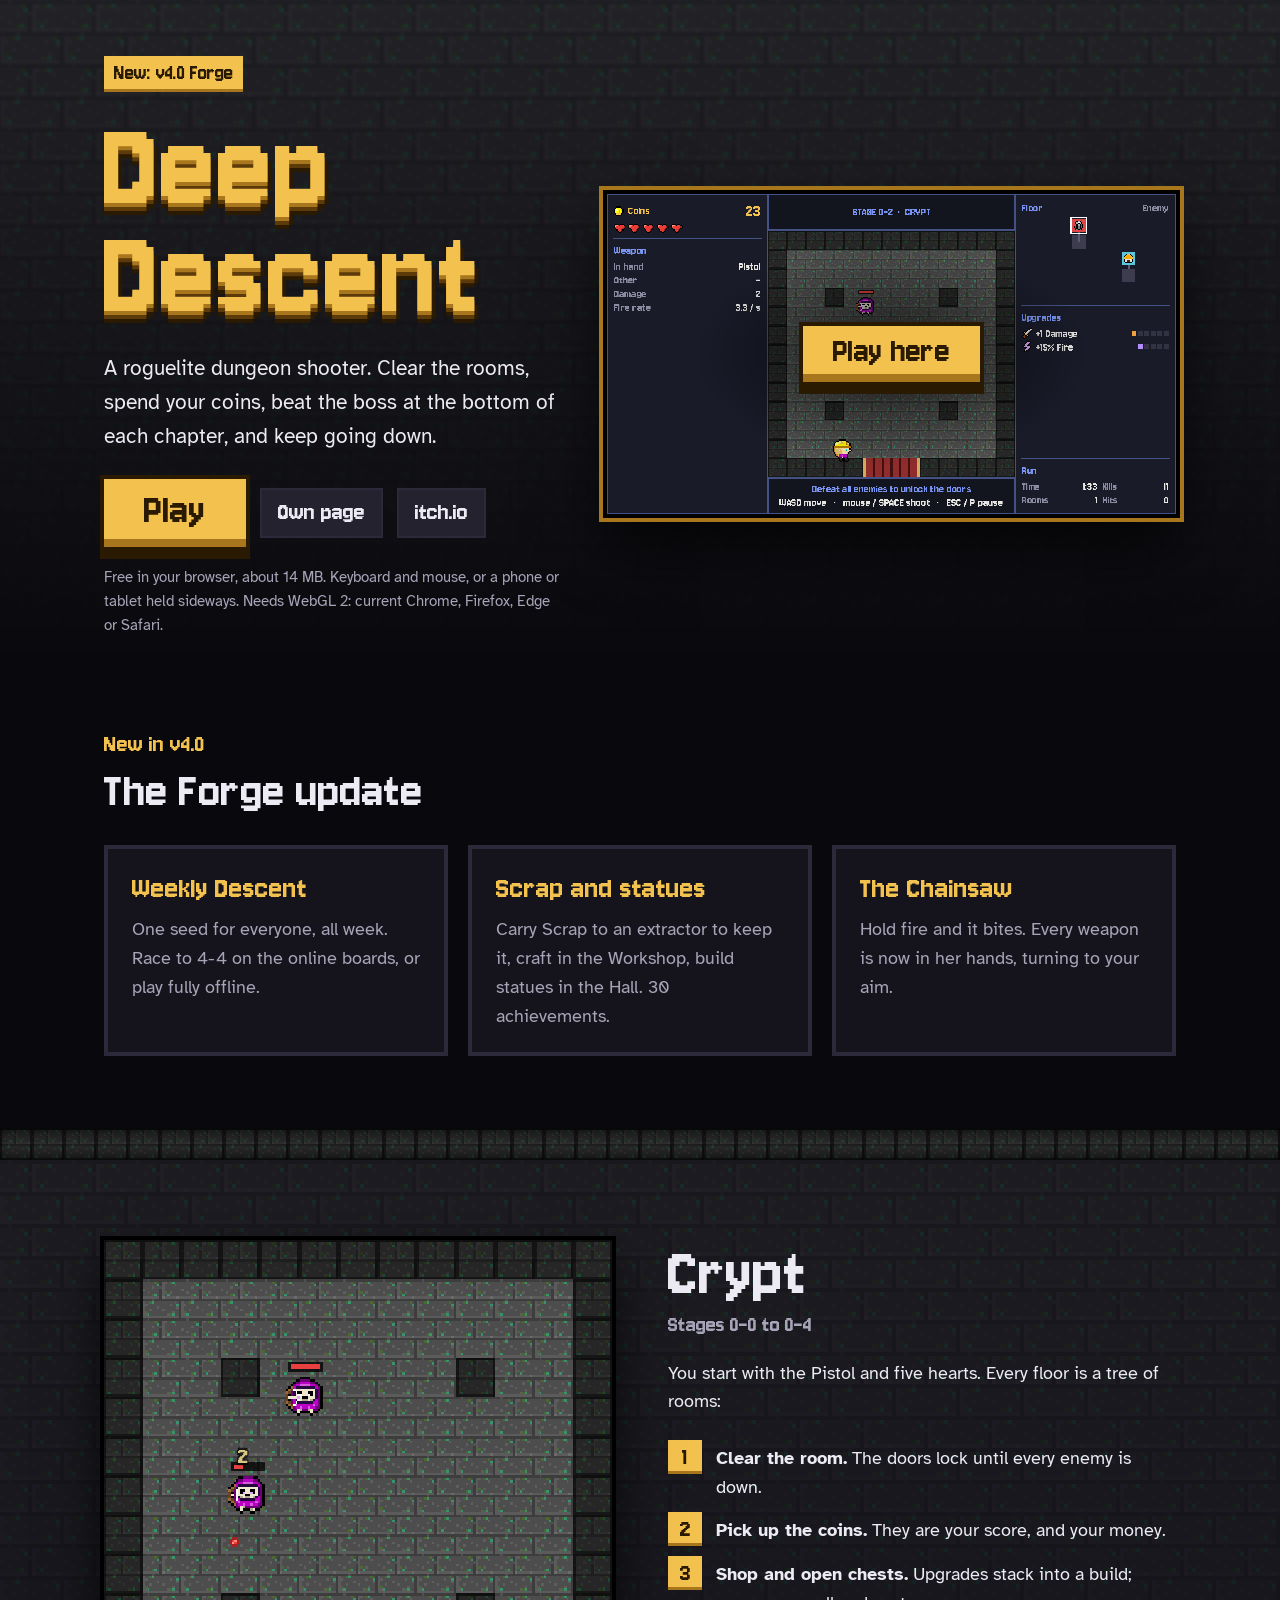
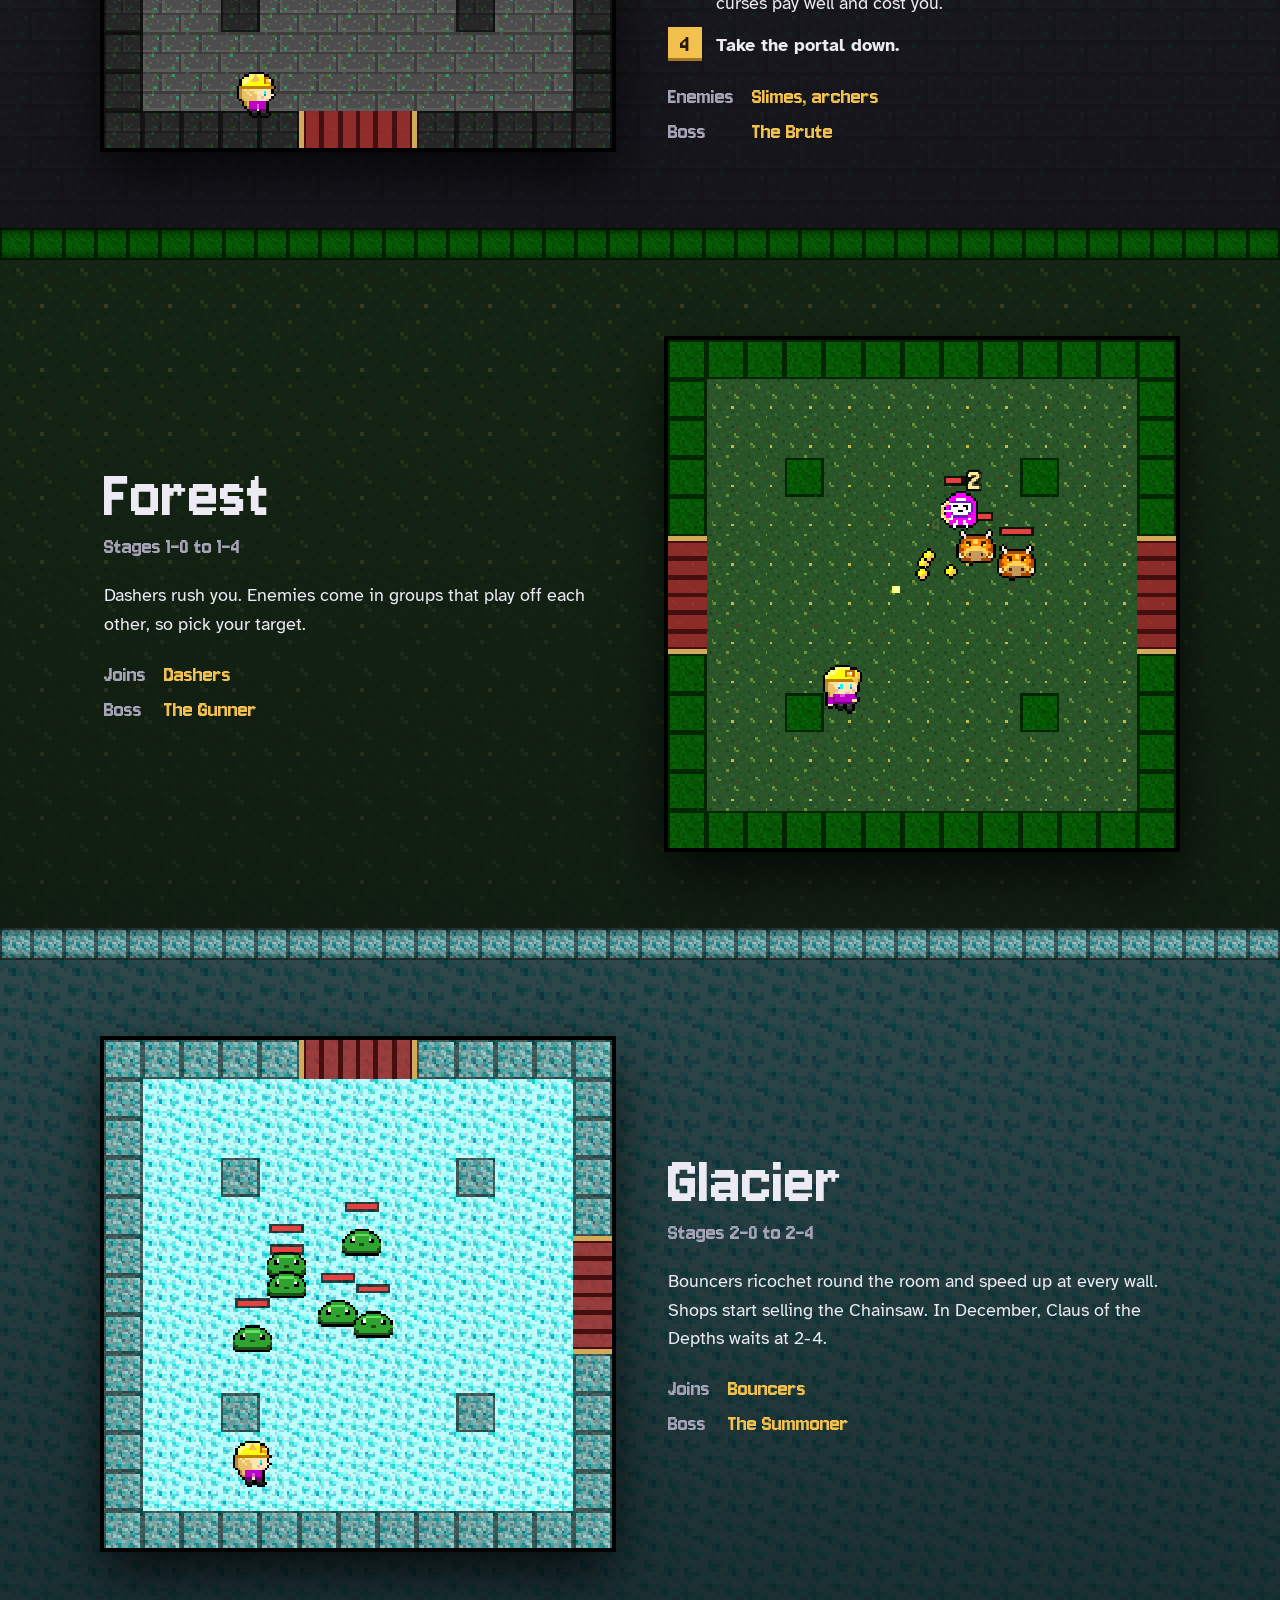
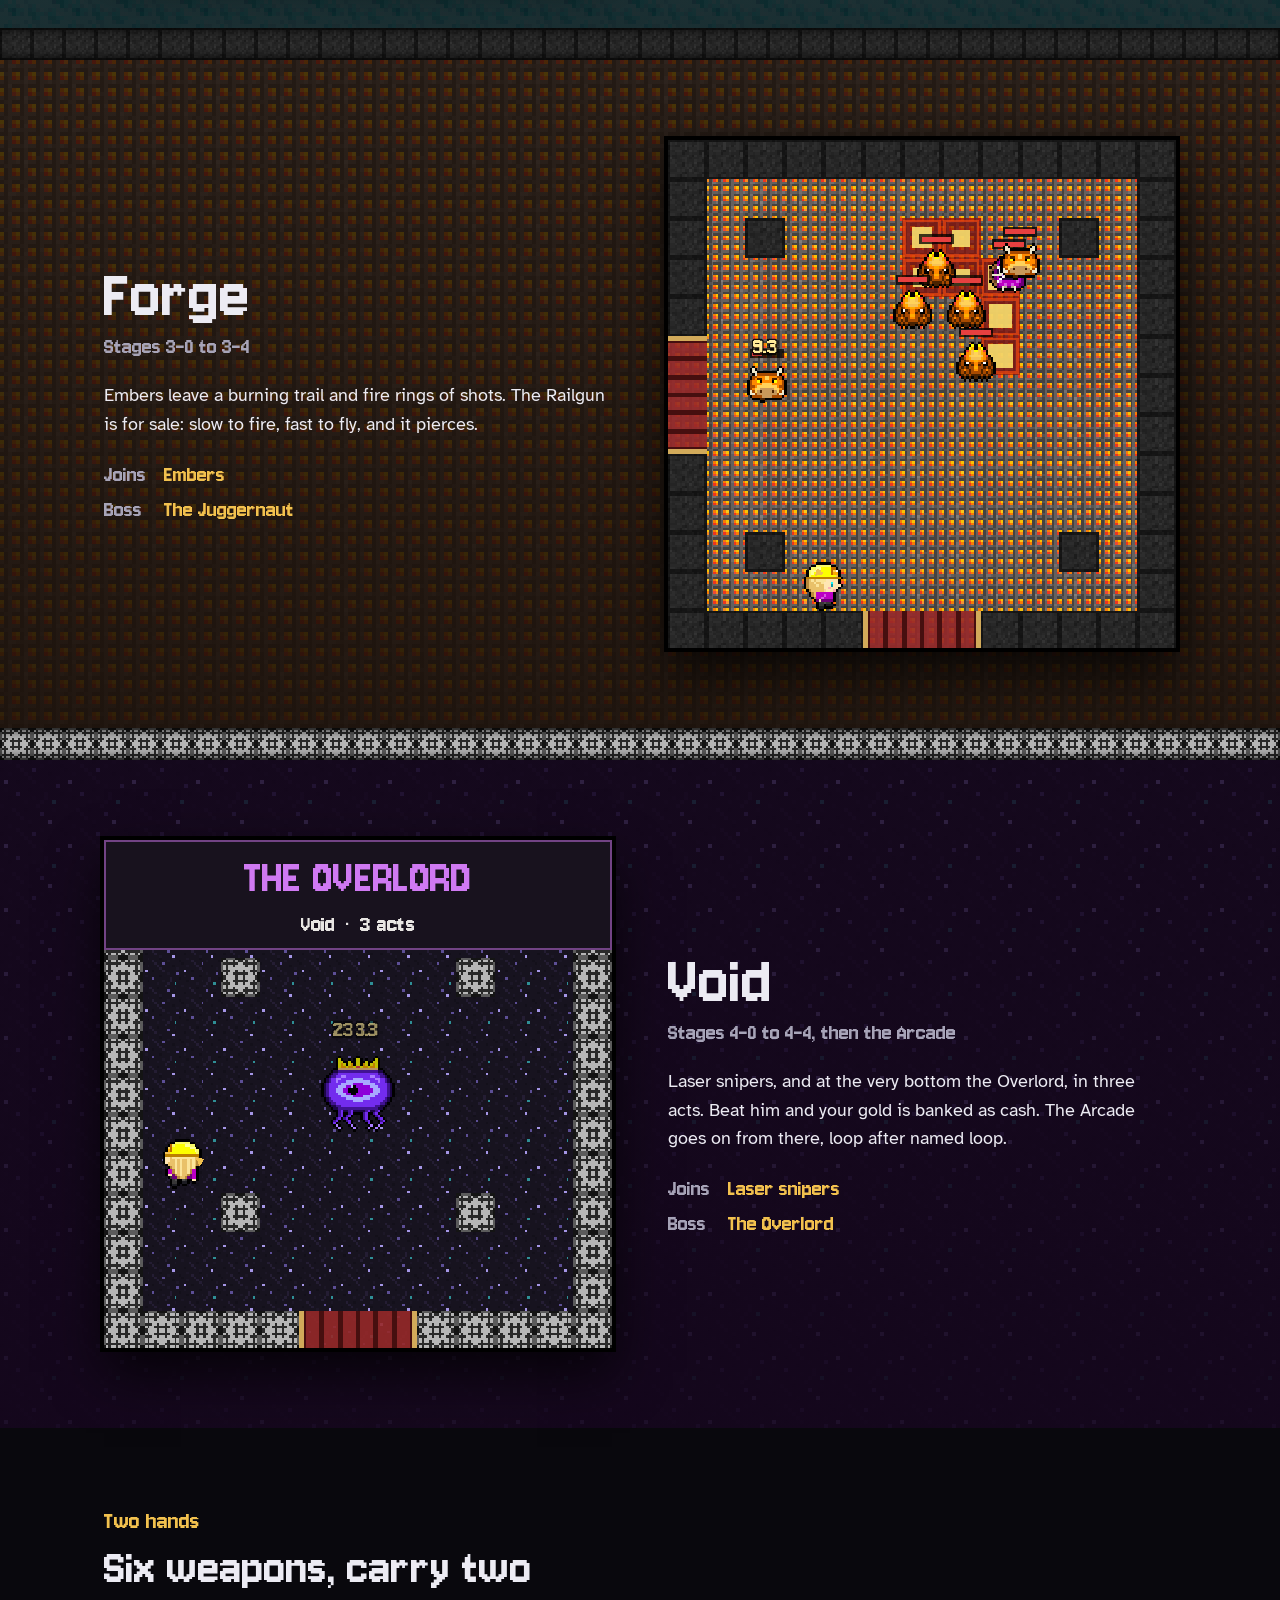
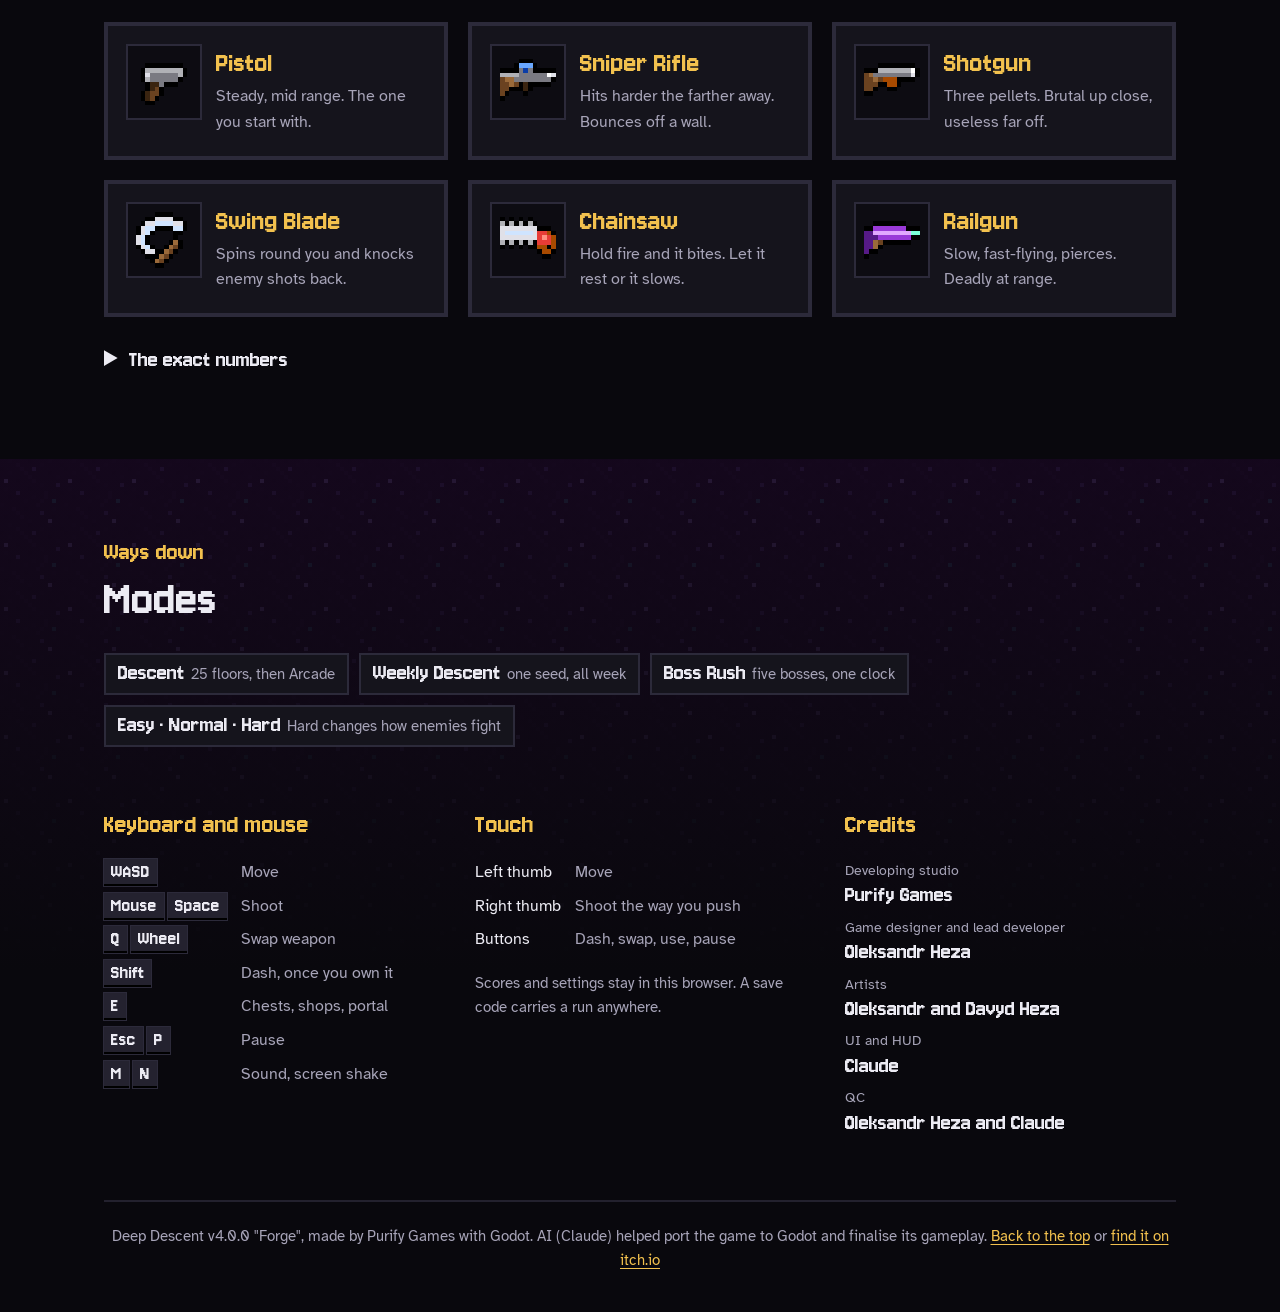
==== commit a12abee4: "Deep Descent v4.0.0 Forge" ====
--- a/index.html
+++ b/index.html
@@ -17,6 +17,8 @@
 </head>
 <body>
 
+<main>
+
 <header class="hero">
   <div class="wrap">
     <div>
@@ -26,6 +28,7 @@
       <div class="actions">
         <button class="play js-play" type="button">Play</button>
         <button class="secondary" id="fullscreen" type="button" hidden>Full screen</button>
+        <a class="secondary" href="play/" id="own-page">Own page</a>
         <a class="secondary" href="https://purify-games.itch.io/deep-descent">itch.io</a>
       </div>
       <p class="fine" id="screen-note">Free in your browser, about 14 MB. Keyboard and mouse, or a phone or tablet held sideways. Needs WebGL 2: current Chrome, Firefox, Edge or Safari.</p>
@@ -154,7 +157,7 @@
   </div>
 </section>
 
-<footer class="end" aria-labelledby="modes-title">
+<section class="end" aria-labelledby="modes-title">
   <div class="wrap">
     <p class="kicker">Ways down</p>
     <h2 id="modes-title">Modes</h2>
@@ -201,7 +204,9 @@
 
     <p class="bottom">Deep Descent v4.0.0 "Forge", made by Purify Games with Godot. AI (Claude) helped port the game to Godot and finalise its gameplay. <a href="#top">Back to the top</a> or <a href="https://purify-games.itch.io/deep-descent">find it on itch.io</a></p>
   </div>
-</footer>
+</section>
+
+</main>
 
 <script src="site.js"></script>
 </body>
--- a/style.css
+++ b/style.css
@@ -190,4 +190,6 @@
   .band h2 { font-size: 60px; }
   .new h2, .arsenal h2, .end h2 { font-size: 44px; }
   .play { font-size: 38px; }
+  /* Two lines on a phone: room for the extruded shadow between them. */
+  .title { line-height: 1.05; }
 }
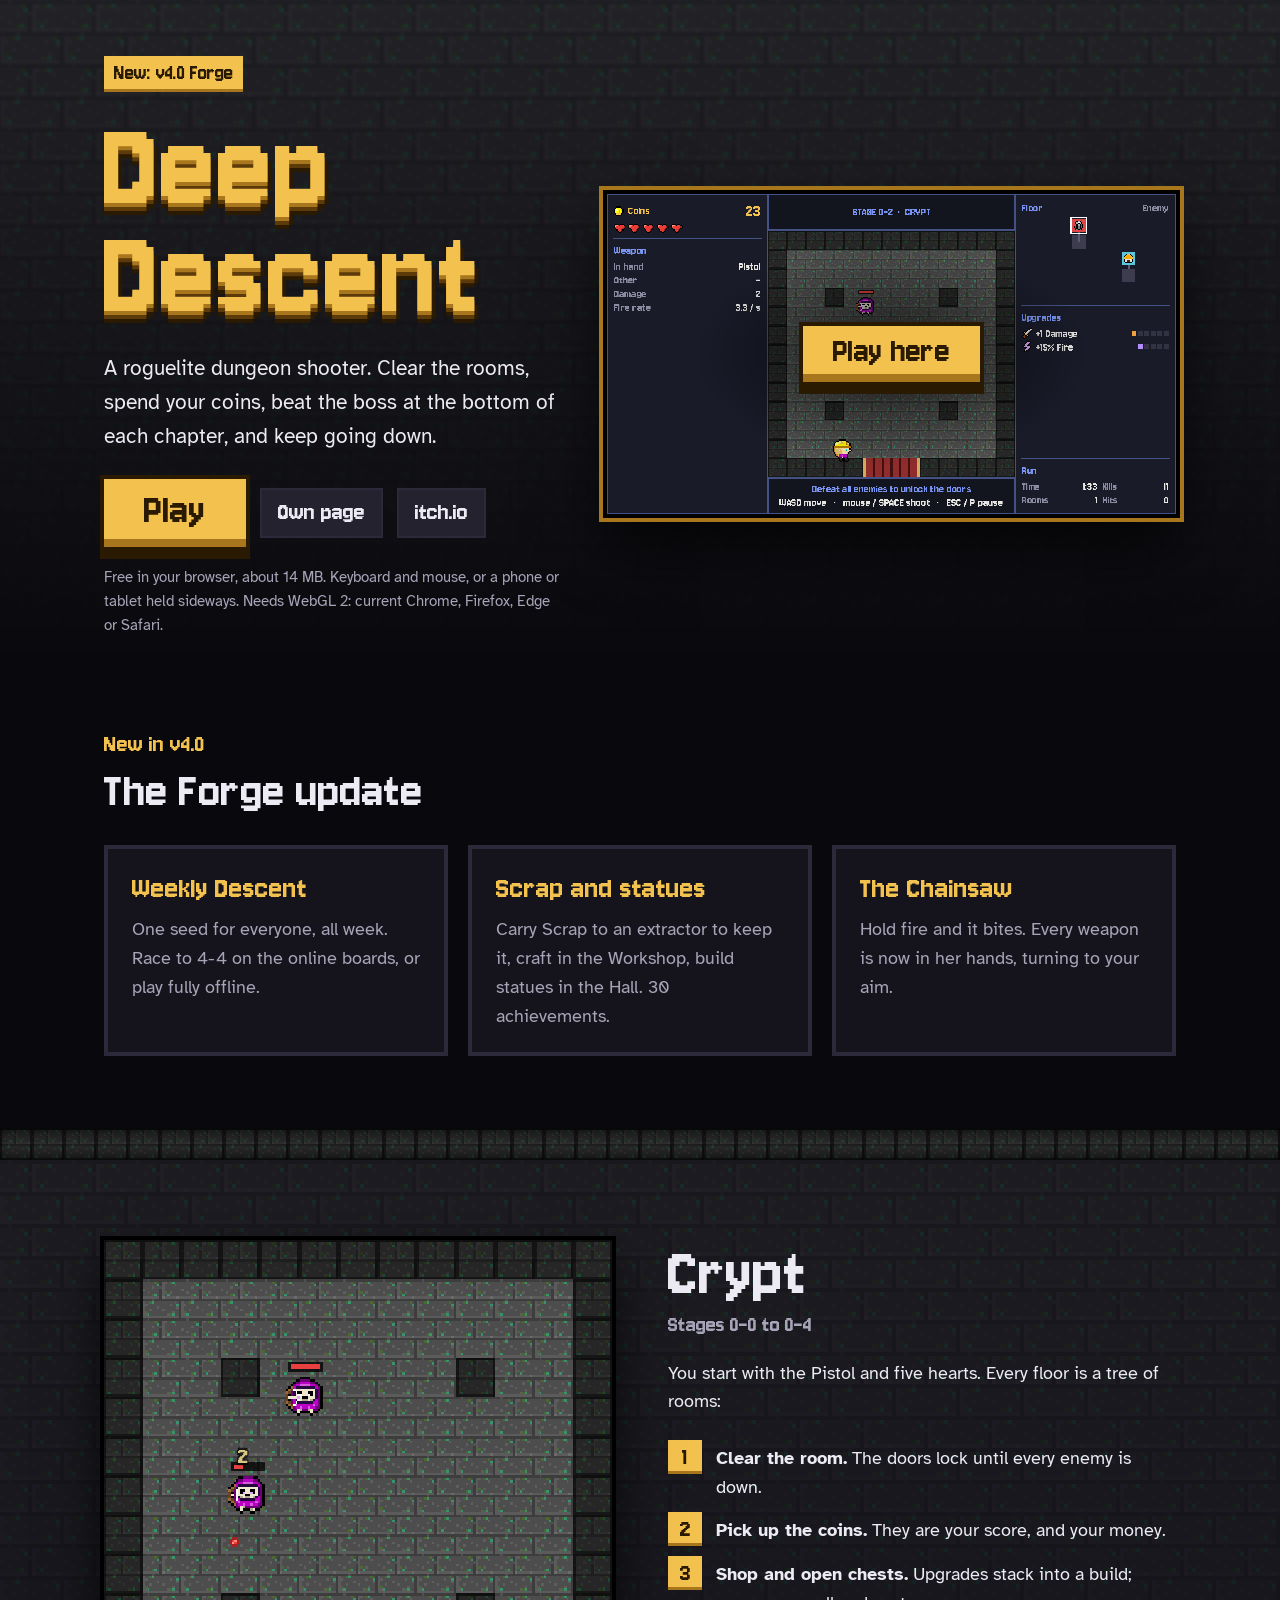
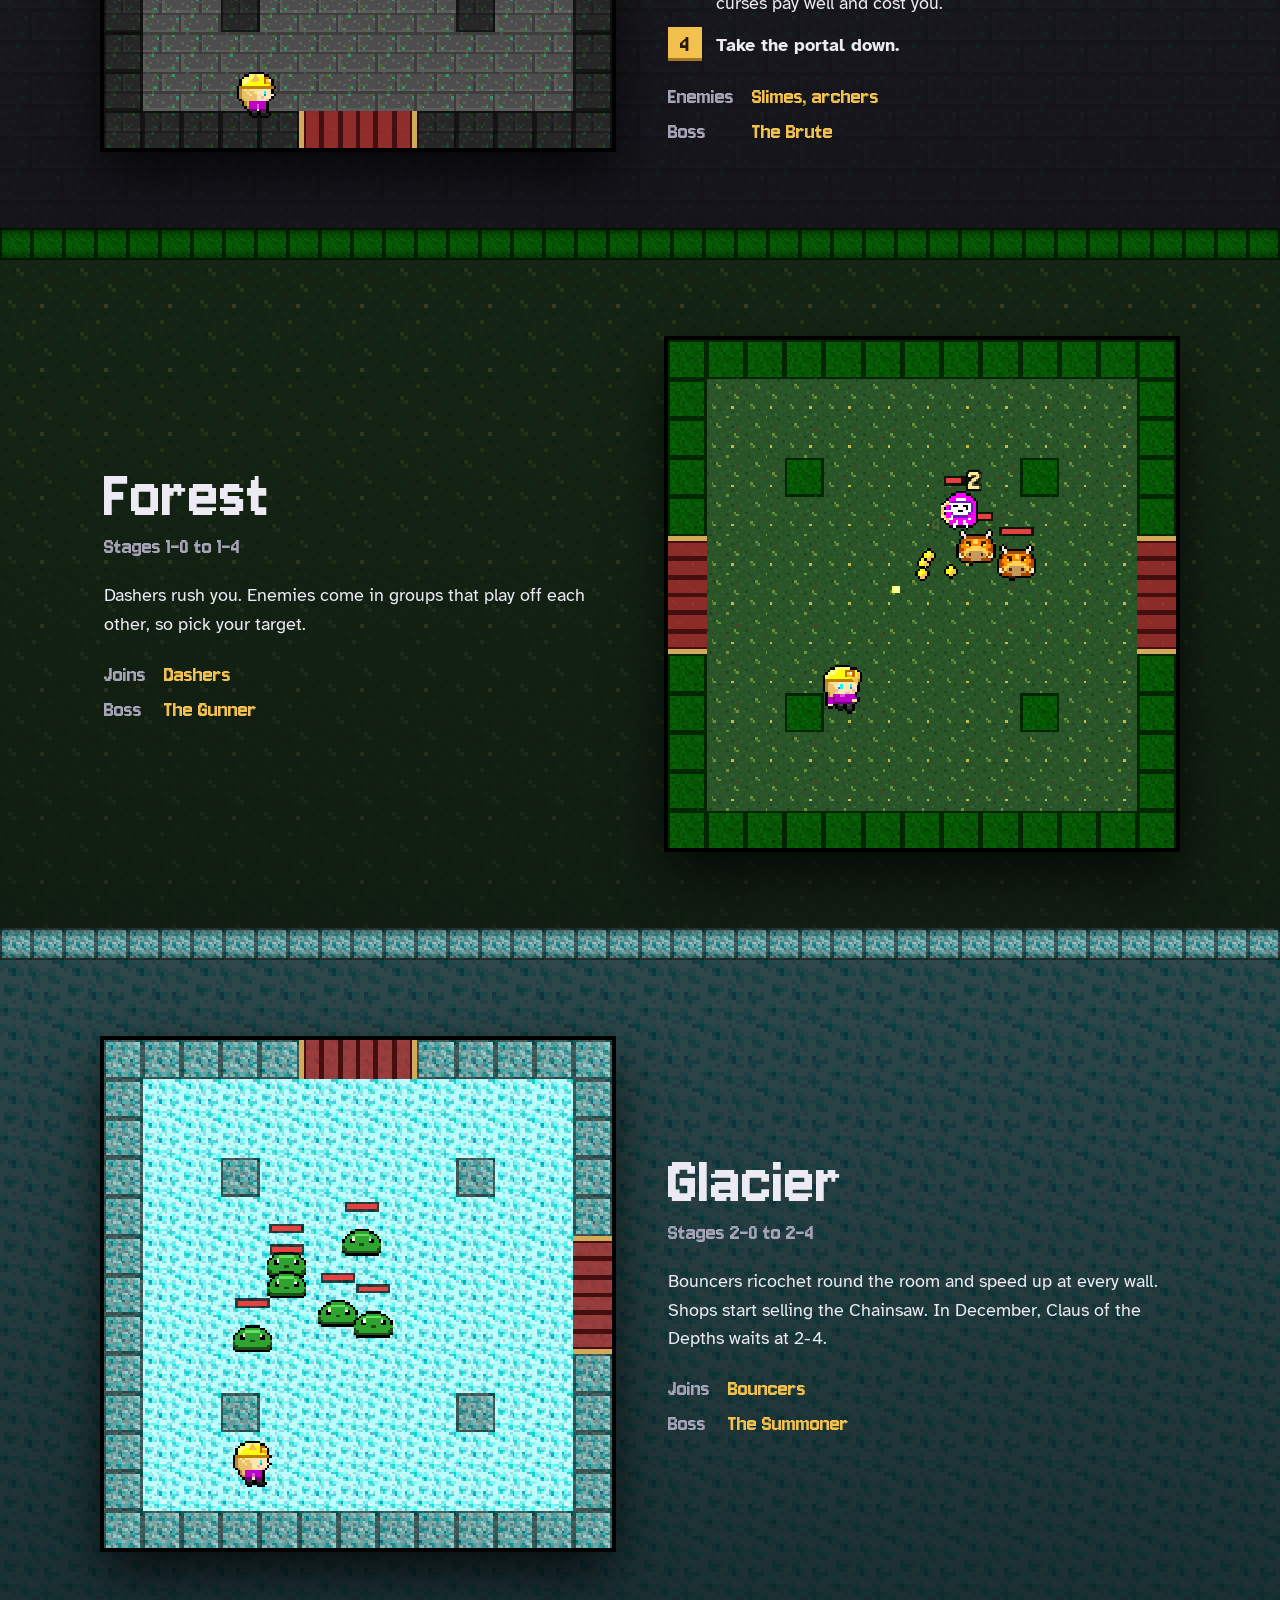
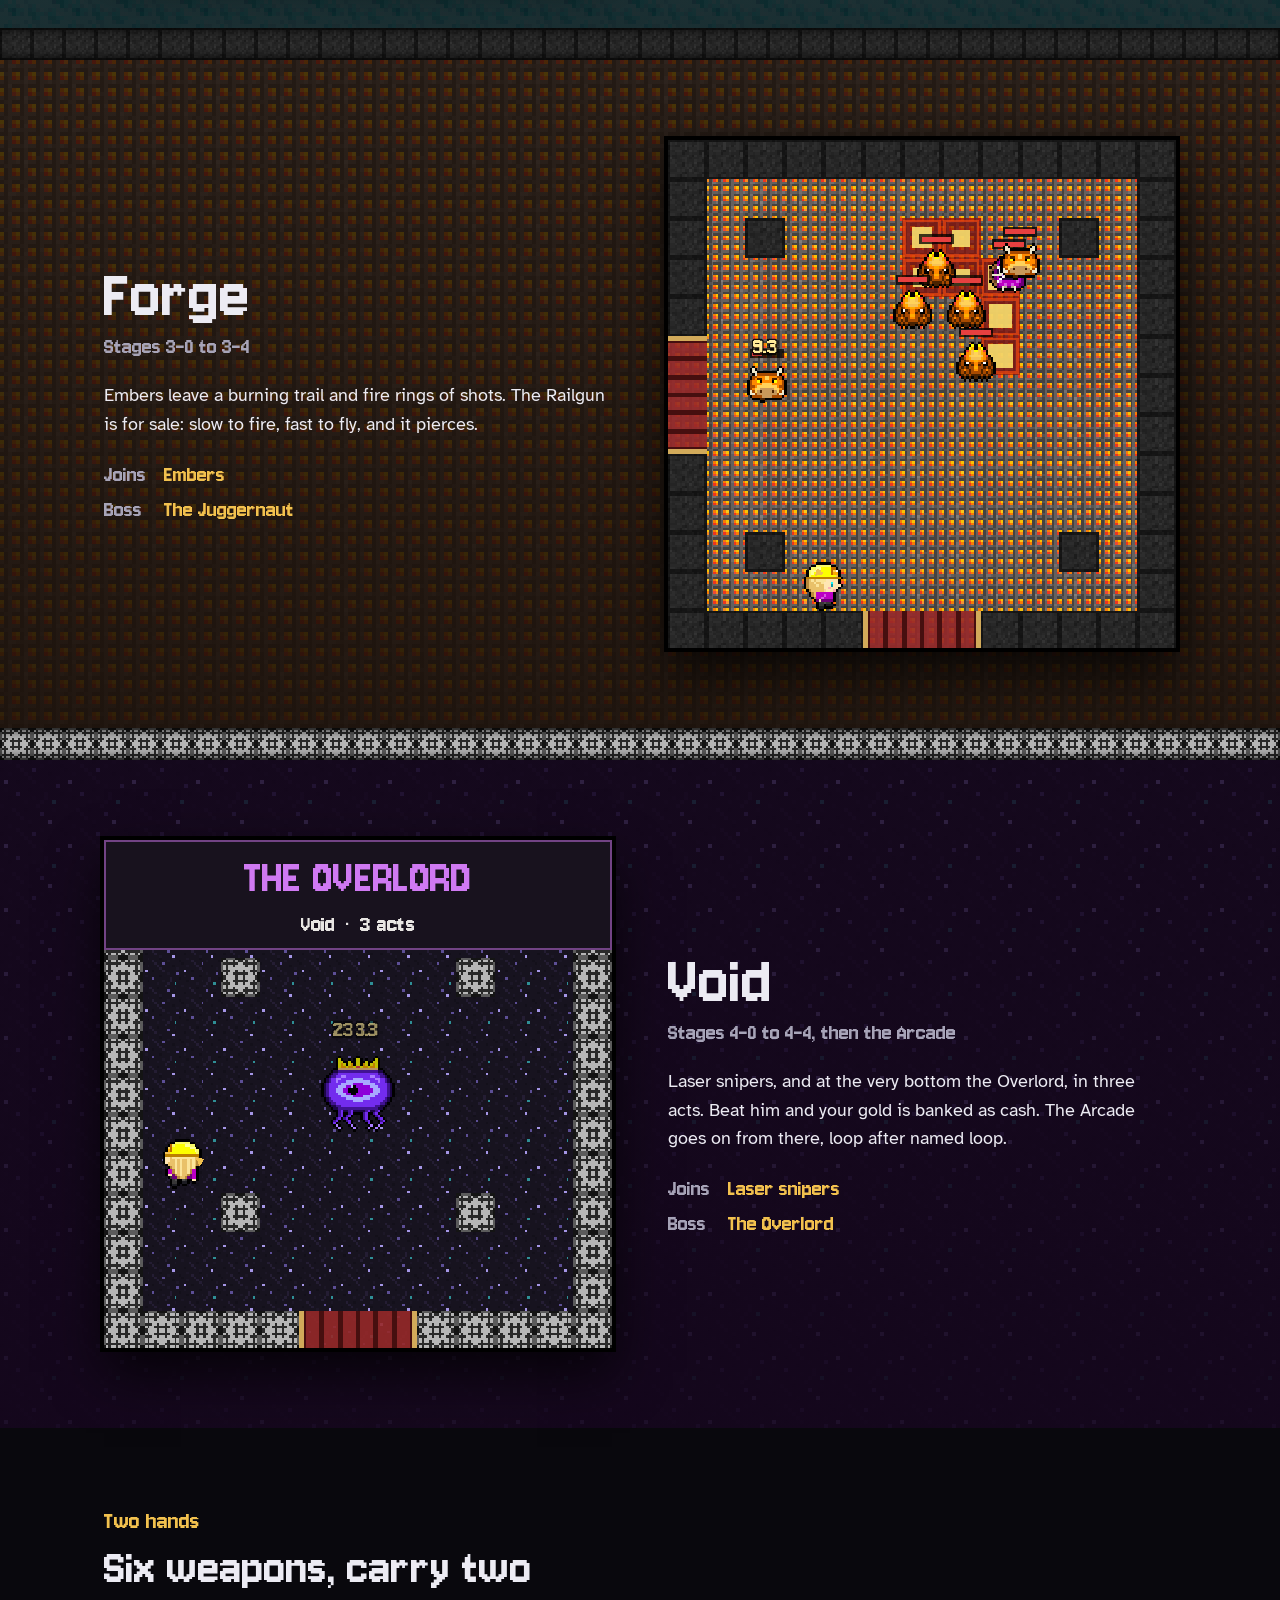
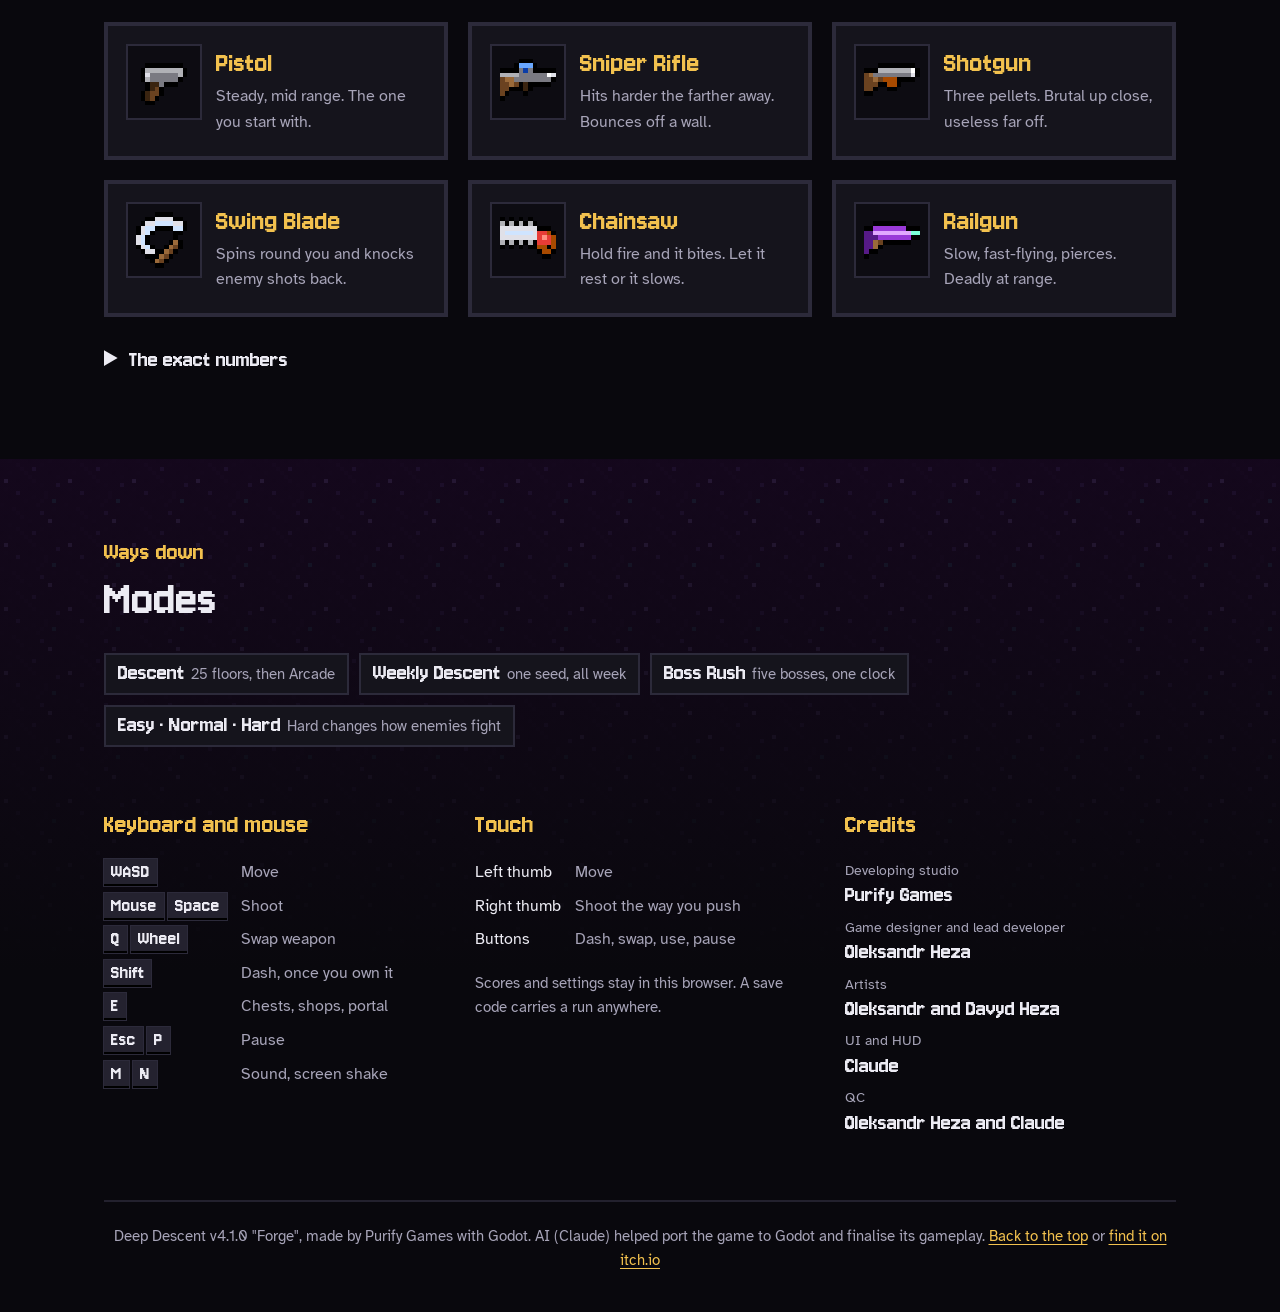
==== commit 0830b3f4: "Deep Descent v4.1.0 Forge" ====
--- a/index.html
+++ b/index.html
@@ -202,7 +202,7 @@
       </div>
     </div>
 
-    <p class="bottom">Deep Descent v4.0.0 "Forge", made by Purify Games with Godot. AI (Claude) helped port the game to Godot and finalise its gameplay. <a href="#top">Back to the top</a> or <a href="https://purify-games.itch.io/deep-descent">find it on itch.io</a></p>
+    <p class="bottom">Deep Descent v4.1.0 "Forge", made by Purify Games with Godot. AI (Claude) helped port the game to Godot and finalise its gameplay. <a href="#top">Back to the top</a> or <a href="https://purify-games.itch.io/deep-descent">find it on itch.io</a></p>
   </div>
 </section>
 
